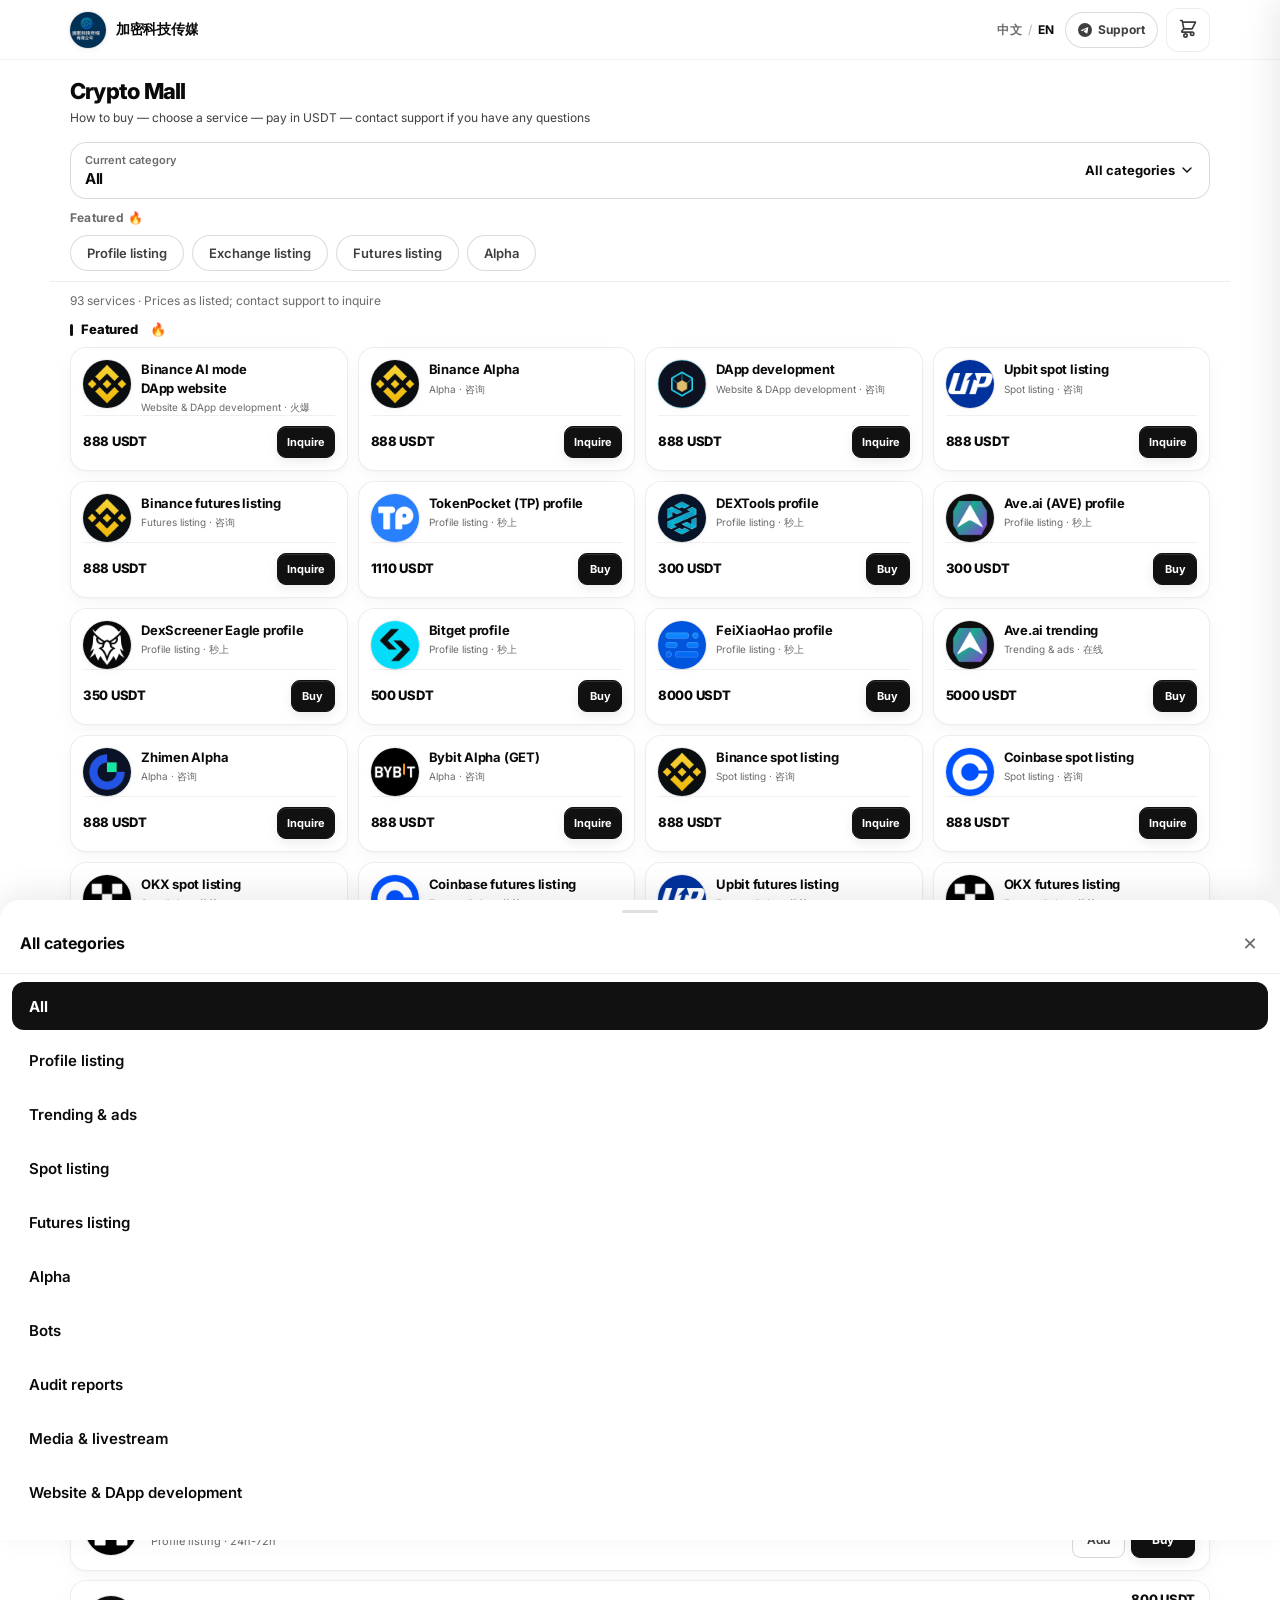
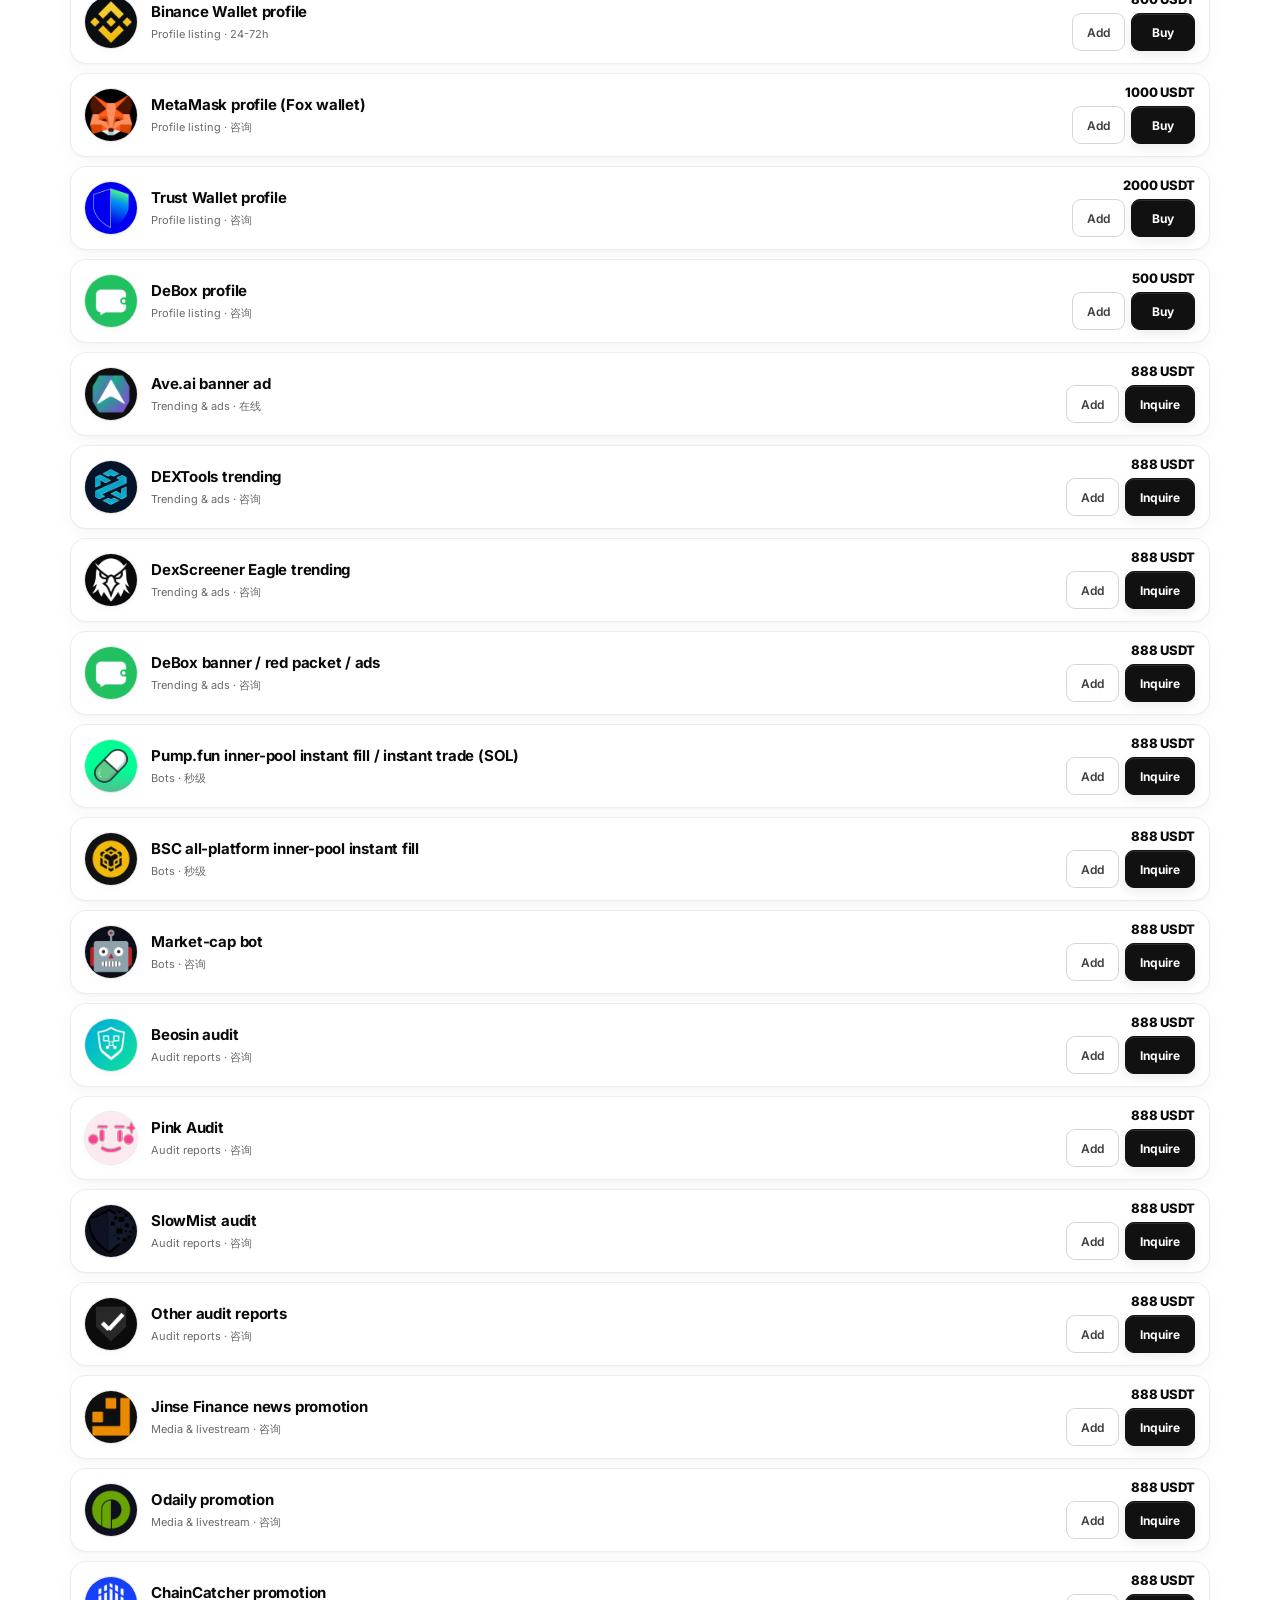
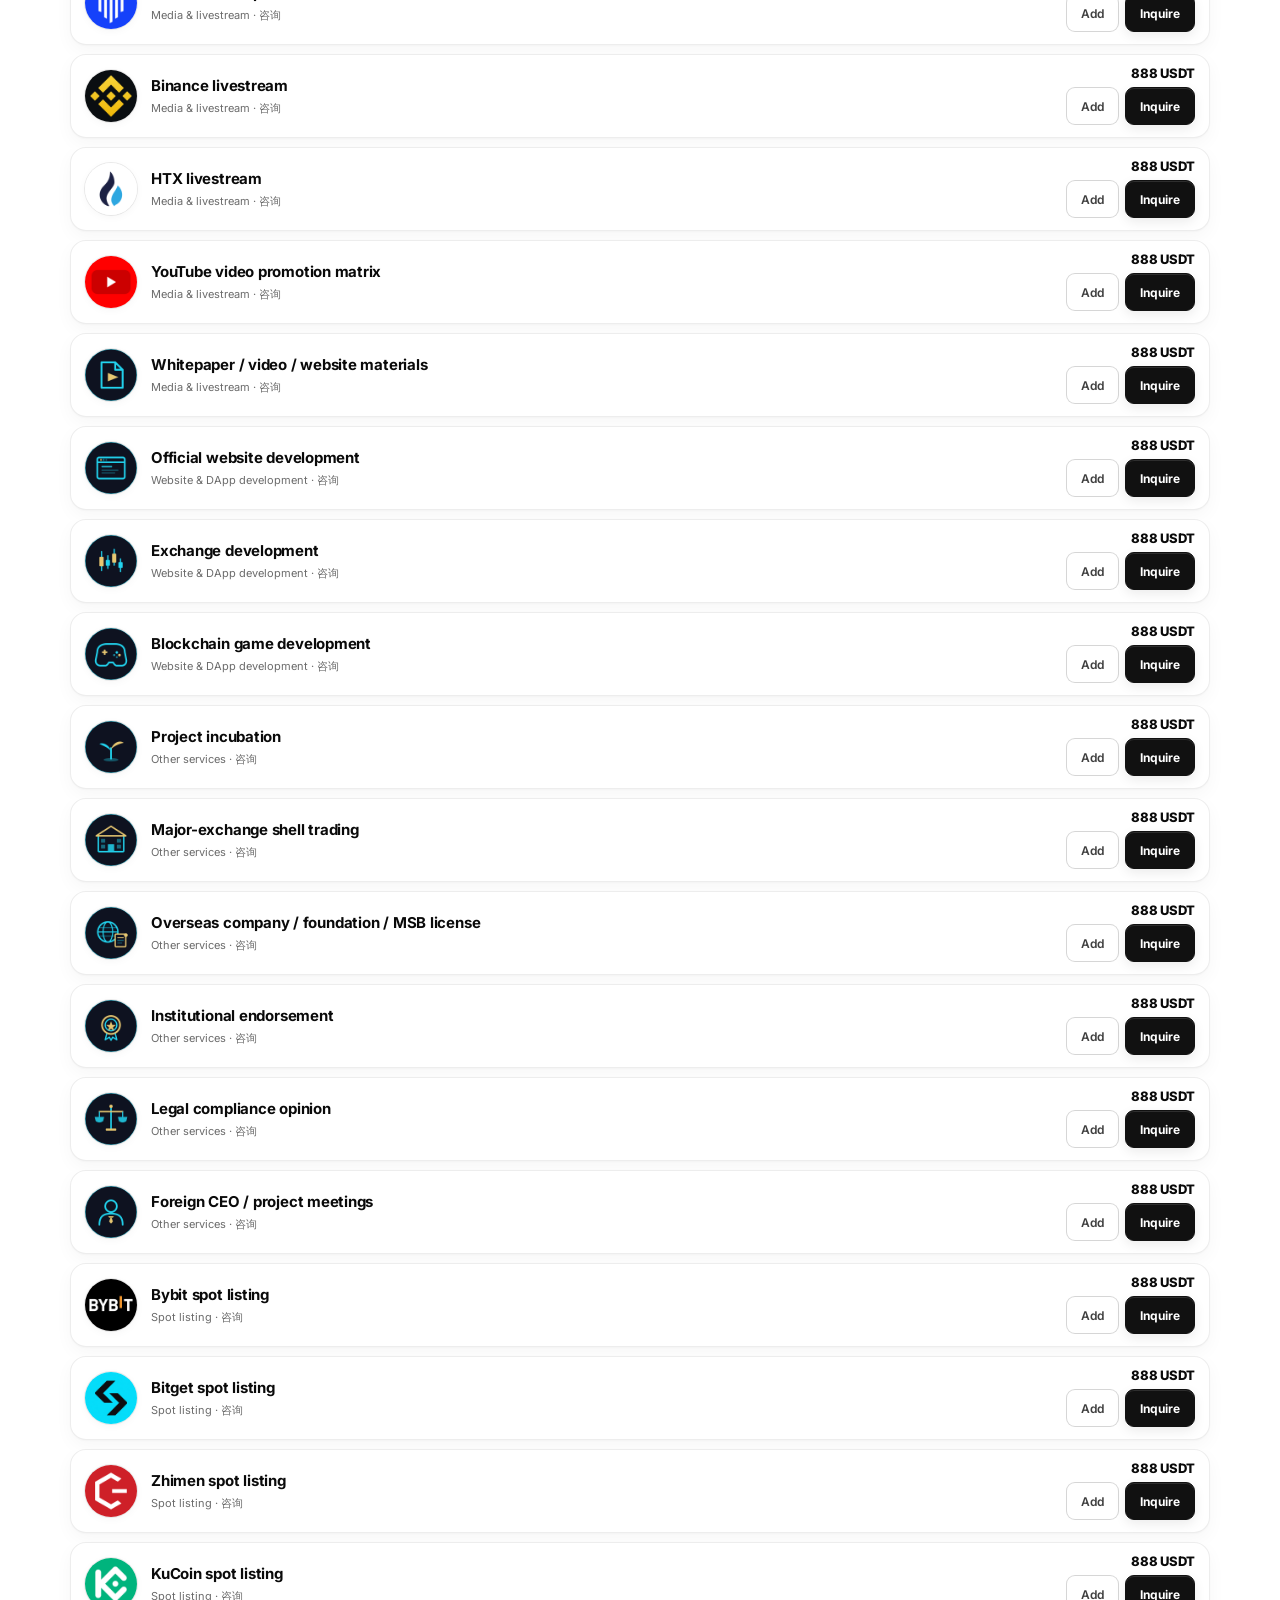
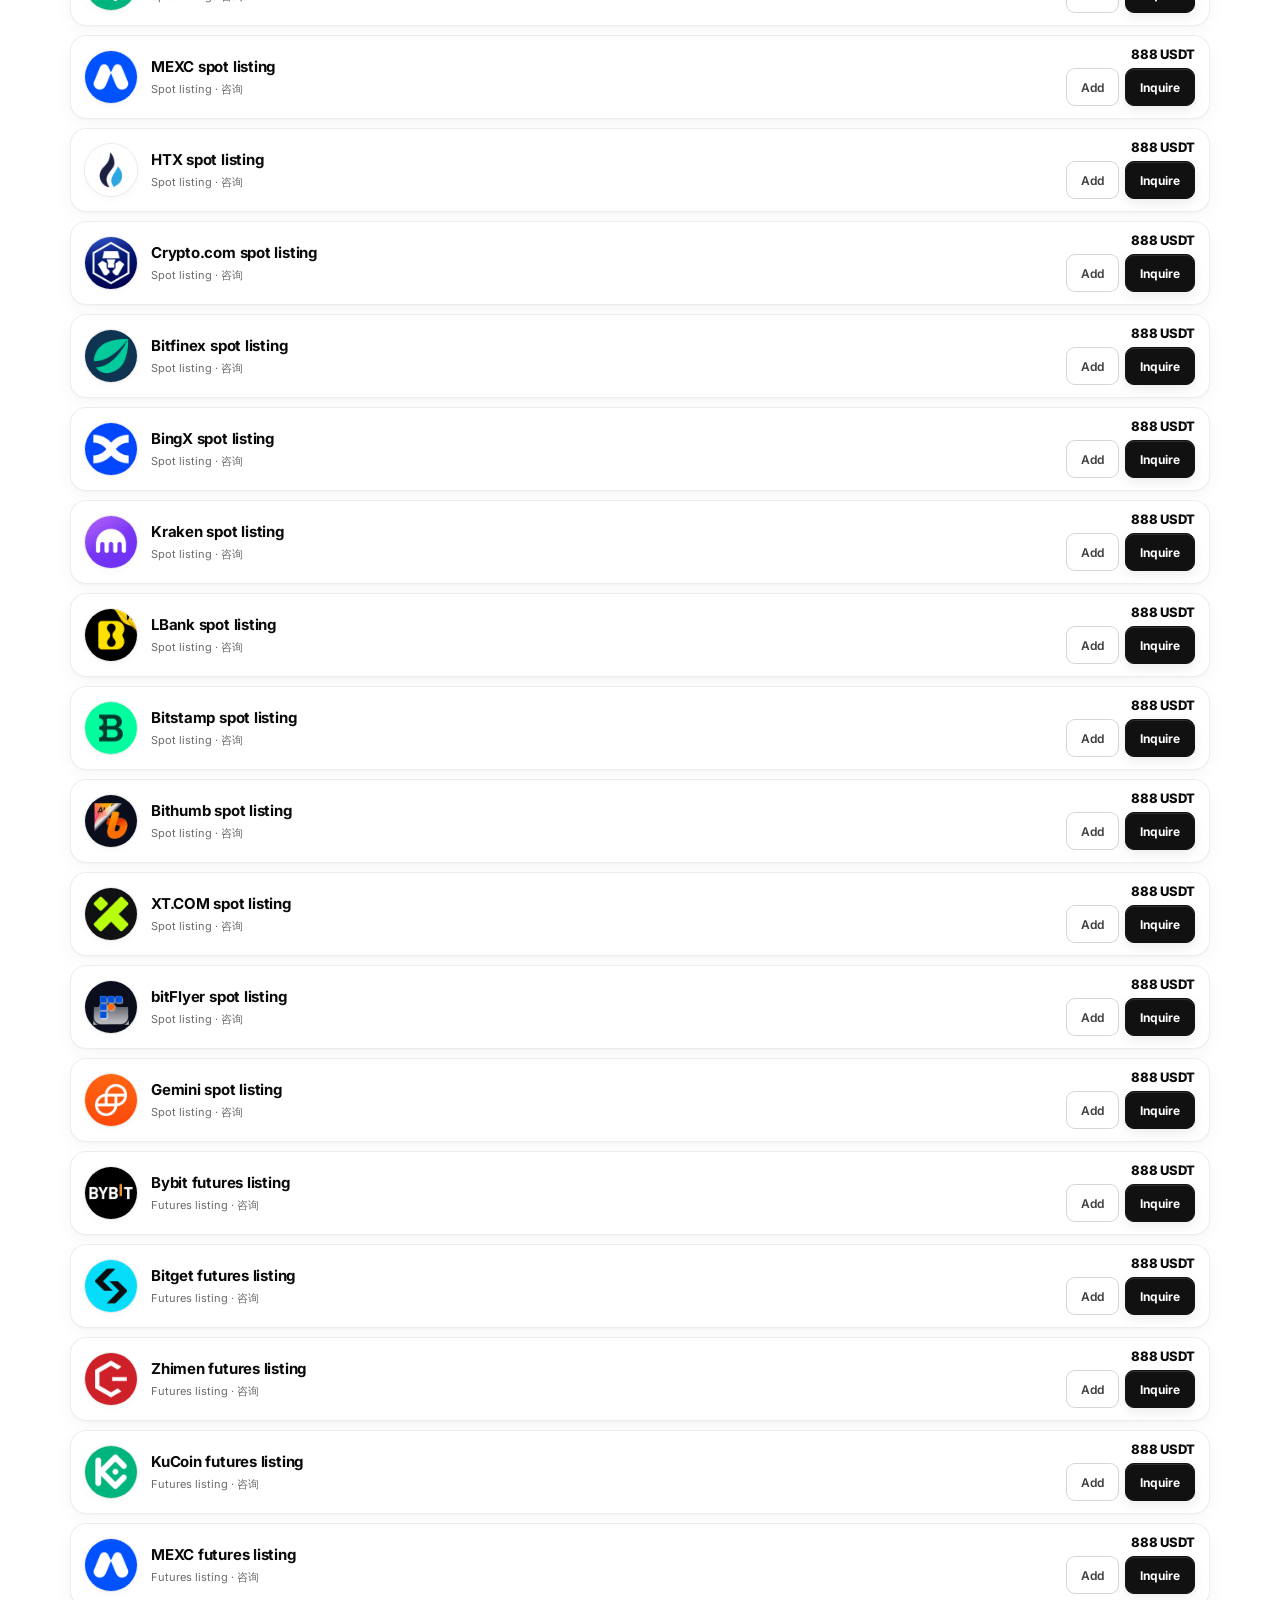
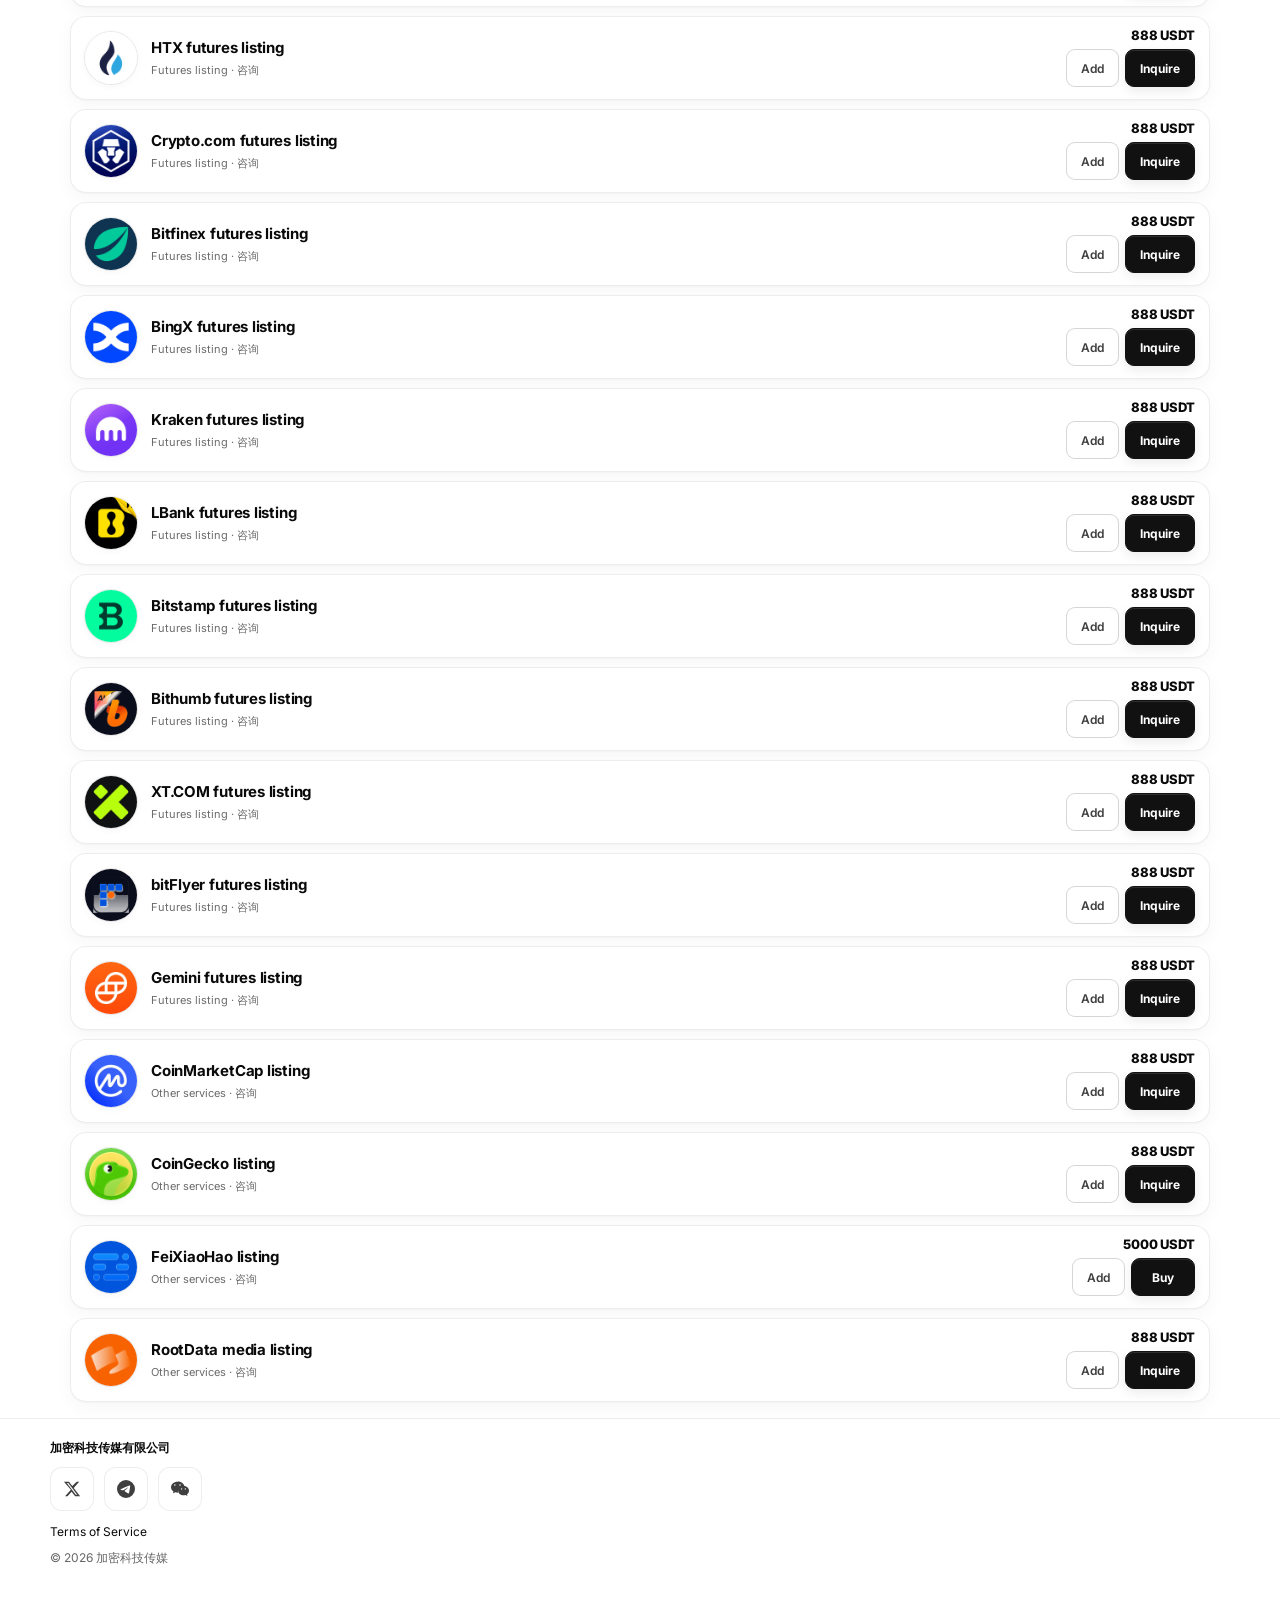
==== index.html @ ab86dff8 "Deploy crypto mall site" ====
<!DOCTYPE html>
<html lang="zh-CN">
<head>
  <script>document.documentElement.setAttribute('data-region-pending','1');</script>
  <style>html[data-region-pending] body{visibility:hidden!important}</style>
  <script src="assets/region-gate.js?v=20261107v57"></script>
  <script src="assets/theme.js?v=20261107v57"></script>
  <script src="assets/i18n.js?v=20261107v57"></script>

  <meta charset="UTF-8" />
  <meta http-equiv="Cache-Control" content="no-cache, no-store, must-revalidate" />
  <meta name="viewport" content="width=device-width, initial-scale=1, viewport-fit=cover" />
  <meta name="theme-color" content="#ffffff" />
  <meta name="description" content="加密货币商城 · 加密科技传媒：头像信息收录、热搜和广告、交易所上现货、上合约、Alpha、审计、宣发、开发、其他业务。USDT 定价 / 询价，付款验证或联系人工客服。" />
  <title data-i18n="title.index">加密货币商城 · 加密科技传媒</title>
  <link rel="preconnect" href="https://fonts.googleapis.com" />
  <link rel="preconnect" href="https://fonts.gstatic.com" crossorigin />
  <link href="https://fonts.googleapis.com/css2?family=Inter:wght@400;500;600;700;800&display=swap" rel="stylesheet" />
  <link rel="stylesheet" href="assets/app.css?v=20261107v57" />
</head>
<body>
  <header class="site-header">
    <div class="wrap wrap-wide inner">
      <a href="index.html" class="brand-link">
        <img src="assets/logo.jpg" alt="加密科技传媒" class="brand-logo brand-logo-company" />
        <div class="min-w-0">
          <div class="brand-title">加密科技传媒</div>
        </div>
      </a>
      <div class="header-actions">
        <button type="button" class="lang-switch" id="btn-lang" aria-label="语言">
          <span data-lang-mark="zh">中文</span><span class="lang-switch-sep" aria-hidden="true">/</span><span data-lang-mark="en">EN</span>
        </button>
        <a href="https://t.me/AJSAASJ" target="_blank" rel="noopener noreferrer" class="btn-support" data-i18n-title="nav.support_title" title="Telegram 人工客服">
          <svg viewBox="0 0 24 24" fill="currentColor" aria-hidden="true"><path d="M11.944 0A12 12 0 0 0 0 12a12 12 0 0 0 12 12 12 12 0 0 0 12-12A12 12 0 0 0 12 0a12 12 0 0 0-.056 0zm4.962 7.224c.1-.002.321.023.465.14a.506.506 0 0 1 .171.325c.016.093.036.306.02.472-.18 1.898-.962 6.502-1.36 8.627-.168.9-.499 1.201-.82 1.23-.696.065-1.225-.46-1.9-.902-1.056-.693-1.653-1.124-2.678-1.8-1.185-.78-.417-1.21.258-1.91.177-.184 3.247-2.977 3.307-3.23.007-.032.014-.15-.056-.212s-.174-.041-.249-.024c-.106.024-1.793 1.14-5.061 3.345-.48.33-.913.49-1.302.48-.428-.008-1.252-.241-1.865-.44-.752-.245-1.349-.374-1.297-.789.027-.216.325-.437.893-.663 3.498-1.524 5.83-2.529 6.998-3.014 3.332-1.386 4.025-1.627 4.476-1.635z"/></svg>
          <span class="support-label" data-i18n="nav.support">人工客服</span>
        </a>
        <button id="btn-cart" type="button" class="btn-icon" data-i18n-aria="nav.cart" aria-label="购物车">
          <svg width="20" height="20" fill="none" stroke="currentColor" viewBox="0 0 24 24" aria-hidden="true"><path stroke-linecap="round" stroke-linejoin="round" stroke-width="2" d="M3 3h2l.4 2M7 13h10l4-8H5.4M7 13L5.4 5M7 13l-2.3 2.7c-.4.5 0 1.3.7 1.3H17m0 0a2 2 0 100 4 2 2 0 000-4zm-8 2a2 2 0 100 4 2 2 0 000-4z"/></svg>
          <span id="cart-badge" class="badge hidden">0</span>
        </button>
      </div>
    </div>
  </header>

  <main class="wrap wrap-wide page-main">
    <div class="hero">
      <div class="min-w-0">
        <h1 data-i18n="hero.title">加密货币商城</h1>
        <p data-i18n="hero.tagline">购买流程 - 选择业务 - 付USDT - 有任何问题直接联系人工客服</p>
      </div>
    </div>

    <div class="tabs-bar">
      <div class="tabs-fade">
        <div id="category-tabs" class="tabs-scroll" role="tablist" data-i18n-aria="cat.tabs" aria-label="业务分类"></div>
      </div>
      <button type="button" id="category-trigger" class="cat-trigger" aria-haspopup="dialog" aria-expanded="false" aria-controls="category-sheet">
        <span class="cat-trigger-copy">
          <span class="cat-trigger-kicker" data-i18n="cat.current">当前分类</span>
          <span id="category-current" class="cat-trigger-name">全部</span>
        </span>
        <span class="cat-trigger-action"><span data-i18n="cat.all">全部分类</span>
          <svg viewBox="0 0 24 24" fill="none" stroke="currentColor" stroke-width="2" aria-hidden="true"><path stroke-linecap="round" stroke-linejoin="round" d="M6 9l6 6 6-6"/></svg>
        </span>
      </button>
      <div class="hot-cats">
        <div class="hot-cats-label" data-i18n="hot.label">热门</div>
        <div id="hot-cats-list" class="hot-cats-list" role="navigation" data-i18n-aria="hot.nav" aria-label="热门分类"></div>
      </div>
    </div>

    <div class="meta-row">
      <span id="meta-label"><span class="sk-line w40" style="display:inline-block;width:120px;height:10px;vertical-align:middle;border-radius:6px;background:rgba(0,0,0,0.06)"></span></span>
    </div>

    <div id="product-grid" class="product-list">
      <div class="skeleton-wrap" aria-hidden="true">
        <div class="skeleton-hot">
          <div class="skeleton-tile"></div>
          <div class="skeleton-tile"></div>
          <div class="skeleton-tile"></div>
          <div class="skeleton-tile"></div>
        </div>
        <div class="skeleton-row"><div class="sk-circle"></div><div class="sk-lines"><div class="sk-line w80"></div><div class="sk-line w40"></div></div><div class="sk-btns"><div class="sk-btn"></div><div class="sk-btn"></div></div></div>
        <div class="skeleton-row"><div class="sk-circle"></div><div class="sk-lines"><div class="sk-line w60"></div><div class="sk-line w40"></div></div><div class="sk-btns"><div class="sk-btn"></div><div class="sk-btn"></div></div></div>
        <div class="skeleton-row"><div class="sk-circle"></div><div class="sk-lines"><div class="sk-line w80"></div><div class="sk-line w40"></div></div><div class="sk-btns"><div class="sk-btn"></div><div class="sk-btn"></div></div></div>
      </div>
    </div>
    <p id="empty-hint" class="empty-state hidden" data-i18n="empty.cat">该分类暂无服务</p>
  </main>

  <footer class="site-footer">
    <div class="wrap wrap-wide inner">
      <div class="footer-brand">加密科技传媒有限公司</div>
      <div class="socials" data-i18n-aria="nav.contacts" aria-label="联系方式">
        <a href="https://x.com/jmkjlin" target="_blank" rel="noopener noreferrer" class="social" title="X @jmkjlin" aria-label="X">
          <svg viewBox="0 0 24 24" fill="currentColor" aria-hidden="true"><path d="M18.244 2.25h3.308l-7.227 8.26 8.502 11.24H16.17l-4.714-6.231-5.401 6.231H2.744l7.727-8.849L1.254 2.25H8.08l4.259 5.672L18.244 2.25zm-1.161 17.52h1.833L7.084 4.126H5.117L17.083 19.77z"/></svg>
        </a>
        <a href="https://t.me/JMKJCM" target="_blank" rel="noopener noreferrer" class="social" title="Telegram @JMKJCM" aria-label="Telegram">
          <svg viewBox="0 0 24 24" fill="currentColor" aria-hidden="true"><path d="M11.944 0A12 12 0 0 0 0 12a12 12 0 0 0 12 12 12 12 0 0 0 12-12A12 12 0 0 0 12 0a12 12 0 0 0-.056 0zm4.962 7.224c.1-.002.321.023.465.14a.506.506 0 0 1 .171.325c.016.093.036.306.02.472-.18 1.898-.962 6.502-1.36 8.627-.168.9-.499 1.201-.82 1.23-.696.065-1.225-.46-1.9-.902-1.056-.693-1.653-1.124-2.678-1.8-1.185-.78-.417-1.21.258-1.91.177-.184 3.247-2.977 3.307-3.23.007-.032.014-.15-.056-.212s-.174-.041-.249-.024c-.106.024-1.793 1.14-5.061 3.345-.48.33-.913.49-1.302.48-.428-.008-1.252-.241-1.865-.44-.752-.245-1.349-.374-1.297-.789.027-.216.325-.437.893-.663 3.498-1.524 5.83-2.529 6.998-3.014 3.332-1.386 4.025-1.627 4.476-1.635z"/></svg>
        </a>
        <button type="button" id="btn-footer-wechat" class="social" data-i18n-title="wx.footer_title" data-i18n-aria="wx.aria" title="微信 The666TH（点击复制）" aria-label="微信">
          <svg viewBox="0 0 24 24" fill="currentColor" aria-hidden="true"><path d="M8.691 2.188C3.891 2.188 0 5.476 0 9.53c0 2.212 1.17 4.203 3.002 5.55a.59.59 0 0 1 .213.665l-.39 1.48c-.019.07-.048.141-.048.213 0 .163.13.295.29.295a.326.326 0 0 0 .167-.054l1.903-1.114a.864.864 0 0 1 .717-.098 10.16 10.16 0 0 0 2.837.403c.276 0 .543-.027.811-.05-.857-2.578.157-4.934 1.942-6.515 1.827-1.618 4.37-2.225 6.652-1.732-.857-3.766-4.447-6.595-8.505-6.595zm-3.57 5.622a1.042 1.042 0 0 1 0-2.083 1.042 1.042 0 0 1 0 2.083zm6.978 0a1.042 1.042 0 1 1 0-2.083 1.042 1.042 0 0 1 0 2.083zM24 14.3c0-3.405-3.272-6.168-7.288-6.168-4.017 0-7.29 2.763-7.29 6.168s3.273 6.168 7.29 6.168a8.69 8.69 0 0 0 2.446-.352.74.74 0 0 1 .613.083l1.632.955a.28.28 0 0 0 .143.046c.138 0 .25-.112.25-.25 0-.06-.025-.12-.041-.18l-.334-1.27a.506.506 0 0 1 .182-.57C22.994 17.9 24 16.23 24 14.3zm-9.943-1.486a.893.893 0 1 1 0-1.786.893.893 0 0 1 0 1.786zm5.041 0a.893.893 0 1 1 0-1.786.893.893 0 0 1 0 1.786z"/></svg>
        </button>
      </div>
      <p style="margin:0 0 8px"><a href="terms.html" data-i18n="nav.terms">服务条款</a></p>
      <p style="margin:0;color:#666666">© <span id="year"></span> 加密科技传媒</p>
    </div>
  </footer>

  <div id="cart-overlay" class="overlay"></div>
  <aside id="cart-drawer" class="drawer" data-i18n-aria="cart.title" aria-label="购物车">
    <div class="drawer-head">
      <span data-i18n="cart.title">购物车</span>
      <button id="btn-close-cart" type="button" class="drawer-close" data-i18n-aria="nav.close" aria-label="关闭">✕</button>
    </div>
    <div id="cart-items" class="drawer-body"></div>
    <div class="drawer-foot">
      <div style="display:flex;justify-content:space-between;font-size:13px">
        <span style="color:var(--text-muted)" data-i18n="cart.total">合计</span>
        <span id="cart-total" class="price" style="font-size:16px">0 USDT</span>
      </div>
      <button id="btn-checkout" type="button" class="btn btn-primary" style="width:100%;border-radius:12px;min-height:48px;font-size:15px" data-i18n="cart.checkout">去付款</button>
      <button id="btn-clear-cart" type="button" style="font-size:12px;color:var(--text-muted);padding:6px" data-i18n="cart.clear">清空</button>
    </div>
  </aside>

  <div id="category-overlay" class="cat-sheet-overlay"></div>
  <div id="category-sheet" class="cat-sheet" role="dialog" aria-modal="true" aria-labelledby="category-sheet-title" aria-hidden="true">
    <div class="cat-sheet-panel">
      <div class="cat-sheet-handle" aria-hidden="true"></div>
      <div class="cat-sheet-head">
        <h2 id="category-sheet-title" data-i18n="cat.all">全部分类</h2>
        <button type="button" id="category-sheet-close" class="drawer-close" data-i18n-aria="nav.close" aria-label="关闭">✕</button>
      </div>
      <div id="category-sheet-list" class="cat-sheet-list" role="listbox" data-i18n-aria="cat.pick" aria-label="选择业务分类"></div>
    </div>
  </div>

  <div id="toast-root"></div>

  <script src="assets/verify.js?v=20261107v57"></script>
  <script>
  function tr(key, vars) {
    return (window.CryptoMallI18n && CryptoMallI18n.t) ? CryptoMallI18n.t(key, vars) : (typeof vars === 'string' ? vars : key);
  }
  function pn(item) {
    if (!item) return '';
    return tr('prod.' + item.id, item.name || item.id);
  }
  const CART_KEY = 'crypto_mall_cart_v3';
  const CONTACT_TG = 'https://t.me/AJSAASJ';
  let CATALOG = { categories: [], products: [] };
  let cart = loadCart();
  let activeCategory = 'all';

  function loadCart() {
    try { return JSON.parse(localStorage.getItem(CART_KEY) || '[]'); } catch { return []; }
  }
  function saveCart() {
    localStorage.setItem(CART_KEY, JSON.stringify(cart));
    updateCartUI();
  }
  function toast(msg) {
    const el = document.createElement('div');
    el.className = 'toast';
    el.textContent = msg;
    document.getElementById('toast-root').appendChild(el);
    setTimeout(() => el.remove(), 2600);
  }
  async function copyText(t, okMsg) {
    try { await navigator.clipboard.writeText(t); toast(okMsg || tr('toast.copied')); }
    catch {
      const ta = document.createElement('textarea'); ta.value = t; document.body.appendChild(ta); ta.select();
      document.execCommand('copy'); ta.remove(); toast(okMsg || tr('toast.copied'));
    }
  }
  function escapeHtml(s) {
    return String(s).replace(/[&<>"']/g, c => ({'&':'&amp;','<':'&lt;','>':'&gt;','"':'&quot;',"'":'&#39;'}[c]));
  }
  function catName(id) {
    if (!id) return '';
    if (id === 'all') return tr('cat.all_items');
    const c = CATALOG.categories.find(x => x.id === id);
    return tr('cat.' + id, c ? c.name : id);
  }

  function isContactPrice(p) {
    if (!p) return false;
    if (p.contact_for_price === true || p.order_type === 'contact') return true;
    const v = p.price_usdt;
    return v === null || v === undefined || v === '?' || v === '';
  }
  function unitPrice(p) {
    if (isContactPrice(p)) return null;
    const n = Number(p.price_usdt);
    return Number.isFinite(n) ? n : null;
  }
  function formatPrice(p) {
    if (isContactPrice(p) || unitPrice(p) === null) return '888 USDT';
    return unitPrice(p) + ' USDT';
  }
  function formatPriceRaw(price, contact) {
    if (contact || price === null || price === undefined || price === '?' || price === '') return '888 USDT';
    const n = Number(price);
    if (!Number.isFinite(n)) return '888 USDT';
    return n + ' USDT';
  }

  function goPay(items) {
    if (!items.length) { toast(tr('toast.select')); return; }
    const mapped = items.map(i => {
      const contact = !!(i.contact_for_price || i.price_usdt === null || i.price_usdt === '?' || i.price_usdt === undefined || i.price_usdt === '');
      return {
        id: i.id,
        name: i.name,
        qty: i.qty || 1,
        price_usdt: contact ? null : Number(i.price_usdt),
        contact_for_price: contact,
        logo: i.logo || '',
        category: i.category || ''
      };
    });
    const hasContact = mapped.some(i => i.contact_for_price);
    const numericTotal = mapped.reduce((s, i) => {
      if (i.contact_for_price) return s;
      return s + (Number(i.price_usdt) || 0) * (i.qty || 1);
    }, 0);
    const order = {
      orderId: CryptoMallPay.makeOrderId(),
      createdAt: Date.now(),
      items: mapped,
      amountUsdt: hasContact && numericTotal === 0 ? null : numericTotal,
      contactForPrice: hasContact,
      amountDisplay: (hasContact && numericTotal === 0) ? '888 USDT' : (hasContact ? (numericTotal + ' + 888 USDT') : (numericTotal + ' USDT')),
    };
    CryptoMallPay.savePending(order);
    if (hasContact && numericTotal === 0) {
      const ids = mapped.map(i => i.id).filter(Boolean).join(',');
      location.href = 'inquire.html?order=' + encodeURIComponent(order.orderId) + (ids ? '&id=' + encodeURIComponent(ids) : '');
      return;
    }
    if (hasContact && numericTotal > 0) {
      const priced = mapped.filter(i => !i.contact_for_price);
      const payOrder = Object.assign({}, order, {
        items: priced,
        contactForPrice: false,
        amountUsdt: numericTotal,
        amountDisplay: numericTotal + ' USDT'
      });
      CryptoMallPay.savePending(payOrder);
      location.href = 'pay.html?order=' + encodeURIComponent(payOrder.orderId);
      return;
    }
    location.href = 'pay.html?order=' + encodeURIComponent(order.orderId);
  }

  function buyOne(id) {
    const p = CATALOG.products.find(x => x.id === id);
    if (!p) return;
    goPay([{
      id: p.id,
      name: p.name,
      qty: 1,
      logo: p.logo,
      price_usdt: isContactPrice(p) ? null : unitPrice(p),
      contact_for_price: isContactPrice(p),
      category: p.category || ''
    }]);
  }

  function addToCart(id) {
    const p = CATALOG.products.find(x => x.id === id);
    if (!p) return;
    if (isContactPrice(p)) {
      toast(tr('toast.need_inquire'));
      return;
    }
    const price = unitPrice(p);
    const exist = cart.find(x => x.id === id);
    if (exist) exist.qty += 1;
    else cart.push({ id: p.id, name: p.name, price_usdt: price, contact_for_price: false, logo: p.logo, qty: 1 });
    saveCart();
    toast(tr('toast.added'));
  }

  const HOT_CATS = [
    { id: 'avatar', name: '头像信息收录' },
    { id: 'listing_spot', name: '交易所上线' },
    { id: 'listing_spot_futures', name: '上合约' },
    { id: 'alpha', name: 'Alpha' }
  ];
  function categoryList() {
    const cats = [...CATALOG.categories].sort((a,b)=>a.order-b.order).map(c => ({
      id: c.id,
      name: tr('cat.' + c.id, c.name)
    }));
    return [{ id: 'all', name: tr('cat.all_items') }, ...cats];
  }
  function currentCategoryName() {
    const hot = HOT_CATS.find(x => x.id === activeCategory);
    if (hot) return tr('hotcat.' + hot.id, hot.name);
    const hit = categoryList().find(x => x.id === activeCategory);
    return hit ? hit.name : tr('cat.all_items');
  }
  function renderTabs() {
    const tabs = categoryList();
    document.getElementById('category-tabs').innerHTML = tabs.map(t => `
      <button type="button" data-cat="${t.id}" role="tab" aria-selected="${activeCategory===t.id}"
        class="pill${activeCategory===t.id?' active':''}">${escapeHtml(t.name)}</button>`).join('');
    const cur = document.getElementById('category-current');
    if (cur) cur.textContent = currentCategoryName();
    const list = document.getElementById('category-sheet-list');
    if (list) {
      list.innerHTML = tabs.map(t => `
        <button type="button" role="option" data-cat-pick="${t.id}" aria-selected="${activeCategory===t.id}"
          class="cat-sheet-item${activeCategory===t.id?' active':''}">${escapeHtml(t.name)}</button>`).join('');
    }
    const hotList = document.getElementById('hot-cats-list');
    if (hotList) {
      hotList.innerHTML = HOT_CATS.map(c => `
        <button type="button" data-hot-cat="${c.id}" class="hot-cat${activeCategory===c.id?' active':''}">${escapeHtml(tr('hotcat.' + c.id, c.name))}</button>
      `).join('');
    }
  }
  function openCategorySheet() {
    document.getElementById('category-overlay').classList.add('open');
    const sheet = document.getElementById('category-sheet');
    sheet.classList.add('open');
    sheet.setAttribute('aria-hidden', 'false');
    document.getElementById('category-trigger').setAttribute('aria-expanded', 'true');
    document.body.classList.add('cat-sheet-open');
  }
  function closeCategorySheet() {
    document.getElementById('category-overlay').classList.remove('open');
    const sheet = document.getElementById('category-sheet');
    sheet.classList.remove('open');
    sheet.setAttribute('aria-hidden', 'true');
    document.getElementById('category-trigger').setAttribute('aria-expanded', 'false');
    document.body.classList.remove('cat-sheet-open');
  }

  function productRowHtml(p, compact) {
    const priceLabel = formatPrice(p);
    const buyLabel = isContactPrice(p) ? tr('btn.inquire') : tr('btn.buy');
    if (compact) {
      return `
      <article class="hot-card">
        <div class="hot-card-top">
          <span class="logo-circle">
            <img src="${escapeHtml(p.logo || 'assets/logo.jpg')}" alt="" loading="eager" decoding="async" fetchpriority="high" onerror="this.src='assets/logo.jpg'" />
          </span>
          <div class="hot-card-info">
            <div class="row-name">
              <span class="name">${escapeHtml(pn(p))}</span>
            </div>
            <div class="row-meta">${escapeHtml(catName(p.category))}${p.speed ? ' · ' + escapeHtml(p.speed) : ''}</div>
          </div>
        </div>
        <div class="hot-card-bottom">
          <div class="price">${priceLabel}</div>
          <div class="action-btns">
            <button type="button" data-buy="${p.id}" class="btn btn-primary btn-xs btn-buy" aria-label="${buyLabel}">${buyLabel}</button>
          </div>
        </div>
      </article>`;
    }
    return `
      <article class="product-row">
        <span class="logo-circle">
          <img src="${escapeHtml(p.logo || 'assets/logo.jpg')}" alt="" loading="eager" decoding="async" fetchpriority="high" onerror="this.src='assets/logo.jpg'" />
        </span>
        <div class="row-main">
          <div class="row-name">
            <span class="name">${escapeHtml(pn(p))}</span>
            ${p.hot ? '<span class="hot-tag">' + escapeHtml(tr('tag.hot')) + '</span>' : ''}
          </div>
          <div class="row-meta">${escapeHtml(catName(p.category))}${p.speed ? ' · ' + escapeHtml(p.speed) : ''}</div>
        </div>
        <div class="row-actions">
          <div class="price">${priceLabel}</div>
          <div class="action-btns">
            <button type="button" data-cart="${p.id}" class="btn btn-ghost btn-xs btn-add" aria-label="${escapeHtml(tr('btn.add_aria'))}">${escapeHtml(tr('btn.add'))}</button>
            <button type="button" data-buy="${p.id}" class="btn btn-primary btn-xs btn-buy" aria-label="${buyLabel}">${buyLabel}</button>
          </div>
        </div>
      </article>`;
  }

  function updateMeta(visibleCount) {
    const meta = document.getElementById('meta-label');
    if (!meta) return;
    const suffix = tr('meta.suffix');
    if (activeCategory === 'all') {
      meta.innerHTML = escapeHtml(tr('meta.all', { n: CATALOG.products.length, suffix })).replace(String(CATALOG.products.length), `<span id="product-count">${CATALOG.products.length}</span>`);
      return;
    }
    const label = tr('meta.cat', { name: currentCategoryName(), n: visibleCount, suffix });
    meta.innerHTML = escapeHtml(label).replace(String(visibleCount), `<span id="product-count">${visibleCount}</span>`);
  }
  function categoryCloseHtml(count) {
    if (count >= 6) return '';
    return `<div class="cat-close">
      <p>${escapeHtml(tr('close.note', { n: count }))}</p>
      <a href="${CONTACT_TG}" target="_blank" rel="noopener noreferrer" class="btn btn-ghost btn-xs">${escapeHtml(tr('close.cta'))}</a>
    </div>`;
  }
  function renderProducts() {
    const grid = document.getElementById('product-grid');
    const all = CATALOG.products;
    if (activeCategory === 'all') {
      const hot = all.filter(p => p.hot);
      const rest = all.filter(p => !p.hot);
      document.getElementById('empty-hint').classList.toggle('hidden', all.length > 0);
      const hotBlock = hot.length ? `
        <section class="hot-section" aria-label="${escapeHtml(tr('section.hot'))}">
          <div class="section-title">${escapeHtml(tr('section.hot'))}</div>
          <div class="hot-grid">${hot.map(p => productRowHtml(p, true)).join('')}</div>
        </section>` : '';
      const restBlock = rest.length ? `
        <section class="rest-section" aria-label="${escapeHtml(tr('section.all'))}">
          <div class="section-title section-title-muted">${escapeHtml(tr('section.more'))}</div>
          <div class="product-list">${rest.map(p => productRowHtml(p, false)).join('')}</div>
        </section>` : '';
      grid.className = 'catalog-view';
      grid.innerHTML = hotBlock + restBlock;
      document.body.classList.remove('page-short');
      updateMeta(all.length);
      return;
    }
    const list = all.filter(p => p.category === activeCategory);
    document.getElementById('empty-hint').classList.toggle('hidden', list.length > 0);
    grid.className = 'product-list';
    grid.innerHTML = list.map(p => productRowHtml(p, false)).join('') + categoryCloseHtml(list.length);
    document.body.classList.toggle('page-short', list.length < 6);
    updateMeta(list.length);
  }

  function updateCartUI() {
    const badge = document.getElementById('cart-badge');
    const count = cart.reduce((s,i)=>s+i.qty,0);
    if (count > 0) { badge.textContent = count > 99 ? '99+' : String(count); badge.classList.remove('hidden'); }
    else badge.classList.add('hidden');
    const wrap = document.getElementById('cart-items');
    if (!cart.length) {
      wrap.innerHTML = '<div class="empty-state" style="padding:48px 12px">' + tr('empty.cart') + '<br><span style="font-size:12px;opacity:.7">' + tr('empty.cart_hint') + '</span></div>';
    } else {
      wrap.innerHTML = cart.map(i => `
        <div class="cart-item">
          <span class="logo-circle" style="width:40px;height:40px"><img src="${escapeHtml(i.logo||'assets/logo.jpg')}" onerror="this.src='assets/logo.jpg'" /></span>
          <div style="flex:1;min-width:0">
            <div style="font-weight:600;font-size:13px;white-space:nowrap;overflow:hidden;text-overflow:ellipsis">${escapeHtml(pn(i))}</div>
            <div style="font-size:12px;color:var(--price);margin-top:2px">${formatPriceRaw(i.price_usdt, i.contact_for_price)} × ${i.qty}</div>
          </div>
          <div class="qty-ctrl">
            <button type="button" data-qty="${i.id}" data-d="-1" class="qty-btn" aria-label="${escapeHtml(tr('cart.minus'))}">−</button>
            <span style="width:20px;text-align:center;font-size:13px">${i.qty}</span>
            <button type="button" data-qty="${i.id}" data-d="1" class="qty-btn" aria-label="${escapeHtml(tr('cart.plus'))}">+</button>
          </div>
        </div>`).join('');
    }
    const sum = cart.reduce((s,i)=>{
      if (i.contact_for_price || i.price_usdt === null || i.price_usdt === undefined) return s;
      return s + (Number(i.price_usdt)||0) * i.qty;
    }, 0);
    const hasQ = cart.some(i => i.contact_for_price || i.price_usdt === null || i.price_usdt === undefined);
    let totalLabel;
    if (!cart.length) totalLabel = '0 USDT';
    else if (hasQ && sum === 0) totalLabel = '888 USDT';
    else if (hasQ) totalLabel = sum + ' + 888 USDT';
    else totalLabel = sum + ' USDT';
    document.getElementById('cart-total').textContent = totalLabel;
  }

  function openCart() {
    document.getElementById('cart-drawer').classList.add('open');
    document.getElementById('cart-overlay').classList.add('open');
  }
  function closeCart() {
    document.getElementById('cart-drawer').classList.remove('open');
    document.getElementById('cart-overlay').classList.remove('open');
  }

  async function init() {
    document.getElementById('year').textContent = new Date().getFullYear();
    CATALOG = await (await fetch('products.json?v=20261107v57')).json();
    renderTabs();
    renderProducts();
    updateCartUI();

    document.getElementById('category-tabs').addEventListener('click', e => {
      const btn = e.target.closest('[data-cat]');
      if (!btn) return;
      activeCategory = btn.dataset.cat;
      renderTabs(); renderProducts();
    });
    document.getElementById('category-trigger').addEventListener('click', openCategorySheet);
    document.getElementById('category-overlay').addEventListener('click', closeCategorySheet);
    document.getElementById('category-sheet-close').addEventListener('click', closeCategorySheet);
    document.getElementById('category-sheet-list').addEventListener('click', e => {
      const btn = e.target.closest('[data-cat-pick]');
      if (!btn) return;
      activeCategory = btn.dataset.catPick;
      renderTabs();
      renderProducts();
      closeCategorySheet();
    });
    document.getElementById('hot-cats-list').addEventListener('click', e => {
      const btn = e.target.closest('[data-hot-cat]');
      if (!btn) return;
      activeCategory = btn.dataset.hotCat;
      renderTabs();
      renderProducts();
    });
    document.addEventListener('keydown', e => {
      if (e.key === 'Escape') closeCategorySheet();
    });
    document.getElementById('product-grid').addEventListener('click', e => {
      const buy = e.target.closest('[data-buy]');
      if (buy) { buyOne(buy.dataset.buy); return; }
      const add = e.target.closest('[data-cart]');
      if (add) addToCart(add.dataset.cart);
    });
    document.getElementById('cart-items').addEventListener('click', e => {
      const q = e.target.closest('[data-qty]');
      if (!q) return;
      const item = cart.find(x => x.id === q.dataset.qty);
      if (!item) return;
      item.qty += Number(q.dataset.d);
      if (item.qty <= 0) cart = cart.filter(x => x.id !== item.id);
      saveCart();
    });
    document.getElementById('btn-cart').onclick = openCart;
    document.getElementById('btn-close-cart').onclick = closeCart;
    document.getElementById('cart-overlay').onclick = closeCart;
    document.getElementById('btn-clear-cart').onclick = () => { cart = []; saveCart(); toast(tr('toast.cleared')); };
    document.getElementById('btn-checkout').onclick = () => {
      if (!cart.length) { toast(tr('toast.cart_empty')); return; }
      goPay(cart);
    };
    document.getElementById('btn-footer-wechat').onclick = () => copyText('The666TH', tr('toast.wechat'));
    setupHotCatsCollapse();
  }
  function setupHotCatsCollapse() {
    const bar = document.querySelector('.tabs-bar');
    if (!bar) return;
    const sync = () => {
      const y = window.scrollY || document.documentElement.scrollTop || 0;
      bar.classList.toggle('is-collapsed', y > 8);
    };
    window.addEventListener('scroll', sync, { passive: true });
    sync();
  }
  document.addEventListener('mall-langchange', function () {
    if (CATALOG && CATALOG.products) {
      renderTabs();
      renderProducts();
      updateCartUI();
    }
    if (window.CryptoMallI18n) CryptoMallI18n.apply();
  });
  init().catch(() => toast(tr('toast.catalog_fail')));

  </script>
</body>
</html>
---- assets/app.css ----
/* 加密货币商城 · Luxury White Theme · 20261107v57 */
:root {
  --bg: #ffffff;
  --bg-elevated: #ffffff;
  --card: #ffffff;
  --card-hover: #fafafa;
  --border: rgba(0, 0, 0, 0.07);
  --border-hi: rgba(0, 0, 0, 0.04);
  --border-strong: rgba(0, 0, 0, 0.16);
  --border-gold: rgba(0, 0, 0, 0.12);
  --cyan: #111111;
  --cyan-bright: #000000;
  --cyan-dim: rgba(0, 0, 0, 0.04);
  --cyan-mid: rgba(0, 0, 0, 0.08);
  --mint: #111111;
  --mint-dim: rgba(0, 0, 0, 0.05);
  --gold: #6b6b6b;
  --gold-dim: rgba(0, 0, 0, 0.04);
  --green: #166534;
  --rose: #b91c1c;
  --amber: #92400e;
  --text: #0a0a0a;
  --text-secondary: #3f3f3f;
  --text-muted: #6b6b6b;
  --price: #0a0a0a;
  --radius: 16px;
  --radius-sm: 12px;
  --radius-pill: 999px;
  --shadow: 0 10px 30px rgba(0, 0, 0, 0.05), 0 1px 2px rgba(0, 0, 0, 0.04);
  --shadow-card: 0 1px 0 rgba(255,255,255,0.9) inset, 0 1px 2px rgba(0, 0, 0, 0.03), 0 6px 18px rgba(0, 0, 0, 0.035);
  --shadow-card-hover: 0 1px 0 rgba(255,255,255,0.95) inset, 0 12px 28px rgba(0, 0, 0, 0.07), 0 0 0 1px rgba(0, 0, 0, 0.08);
  --glow: 0 0 0 1px rgba(0, 0, 0, 0.08), 0 10px 24px rgba(0, 0, 0, 0.05);
  --font: Inter, "PingFang SC", "Noto Sans SC", "Microsoft YaHei", system-ui, -apple-system, sans-serif;
  --header-h: 60px;
  --tap: 44px;
  --max-wide: 1120px;
}

*, *::before, *::after { box-sizing: border-box; }

html { -webkit-text-size-adjust: 100%; scroll-behavior: smooth; scroll-padding-top: calc(var(--header-h) + 12px); background: var(--bg); }

body {
  margin: 0;
  min-height: 100dvh;
  display: flex;
  flex-direction: column;
  font-family: var(--font);
  color: var(--text);
  background: var(--bg);
  background-image: none;
  background-attachment: scroll;
  -webkit-font-smoothing: antialiased;
  -moz-osx-font-smoothing: grayscale;
  line-height: 1.5;
  padding-bottom: env(safe-area-inset-bottom, 0px);
  position: relative;
}

/* Subtle paper grain only — no navy grid */
body::before {
  content: "";
  position: fixed;
  inset: 0;
  pointer-events: none;
  z-index: 0;
  opacity: 0.025;
  background-image:
    linear-gradient(rgba(0, 0, 0, 0.04) 1px, transparent 1px),
    linear-gradient(90deg, rgba(0, 0, 0, 0.04) 1px, transparent 1px);
  background-size: 48px 48px;
  mask-image: radial-gradient(ellipse 80% 70% at 50% 20%, #000 15%, transparent 75%);
  -webkit-mask-image: radial-gradient(ellipse 80% 70% at 50% 20%, #000 15%, transparent 75%);
}
body::after {
  content: none;
  display: none;
}

body > * { position: relative; z-index: 1; }

a { color: var(--text); text-decoration: none; }
a:hover { color: #000; text-decoration: underline; text-underline-offset: 2px; }

img { display: block; max-width: 100%; }

button { font-family: inherit; cursor: pointer; border: none; background: none; color: inherit; }
button:disabled { opacity: 0.55; cursor: not-allowed; }

:focus-visible {
  outline: 2px solid rgba(0, 0, 0, 0.45);
  outline-offset: 2px;
}
.btn:focus-visible,
.pill:focus-visible,
.net-btn:focus-visible,
.btn-icon:focus-visible,
.btn-support:focus-visible,
.social:focus-visible,
.qty-btn:focus-visible {
  outline: 2px solid rgba(0, 0, 0, 0.45);
  outline-offset: 2px;
}

code, .mono { font-family: ui-monospace, SFMono-Regular, Menlo, Consolas, monospace; }
.min-w-0 { min-width: 0; }
.shrink-0 { flex-shrink: 0; }

.wrap { width: 100%; max-width: 720px; margin: 0 auto; padding: 0 14px; }
.wrap-wide { max-width: var(--max-wide); }

.glass {
  background: rgba(255, 255, 255, 0.92);
  backdrop-filter: blur(16px);
  -webkit-backdrop-filter: blur(16px);
  border: 1px solid var(--border);
}

.card {
  background: var(--card);
  border: 1px solid var(--border);
  border-radius: var(--radius);
  box-shadow: var(--shadow-card);
}

.card-lift {
  transition: transform .18s ease, border-color .18s ease, box-shadow .18s ease, background .18s ease;
}
.card-lift:hover, .card-lift:active {
  transform: translateY(-1px);
  border-color: rgba(0, 0, 0, 0.14);
  background: var(--card-hover);
  box-shadow: var(--shadow-card-hover);
}

/* Header */
.site-header {
  position: sticky;
  top: 0;
  z-index: 50;
  height: var(--header-h);
  border-bottom: 1px solid rgba(0, 0, 0, 0.06);
  background: rgba(255, 255, 255, 0.86);
  backdrop-filter: blur(22px) saturate(1.1);
  -webkit-backdrop-filter: blur(22px) saturate(1.1);
  box-shadow: 0 1px 0 rgba(255,255,255,0.8) inset;
}
.site-header .inner {
  height: 100%;
  display: flex;
  align-items: center;
  justify-content: space-between;
  gap: 10px;
}
.brand-link {
  display: flex;
  align-items: center;
  gap: 10px;
  min-width: 0;
  color: var(--text);
  text-decoration: none;
}
.brand-link:hover { color: var(--text); text-decoration: none; }
.brand-logo {
  width: 36px;
  height: 36px;
  border-radius: 10px;
  object-fit: cover;
  box-shadow: 0 0 0 1px rgba(0,0,0,0.08), 0 2px 8px rgba(0,0,0,0.06);
  flex-shrink: 0;
}
.brand-logo-company {
  border-radius: 50%;
  object-fit: cover;
  object-position: center 28%;
}
.brand-title {
  font-weight: 700;
  font-size: 14px;
  letter-spacing: -0.01em;
  line-height: 1.2;
  white-space: nowrap;
  overflow: hidden;
  text-overflow: ellipsis;
  color: var(--text);
}
.brand-sub {
  font-size: 11px;
  color: var(--text-muted);
  opacity: 1;
  line-height: 1.2;
}

/* Buttons */
.btn {
  display: inline-flex;
  align-items: center;
  justify-content: center;
  gap: 6px;
  border-radius: var(--radius-sm);
  font-weight: 700;
  font-size: 13px;
  min-height: var(--tap);
  padding: 10px 16px;
  transition: filter .15s ease, transform .12s ease, background .15s ease, border-color .15s ease, box-shadow .15s ease, color .15s ease;
  user-select: none;
  white-space: nowrap;
  -webkit-tap-highlight-color: transparent;
}
.btn:active:not(:disabled) { transform: scale(0.97); }
.btn-primary {
  background: #111111;
  color: #ffffff;
  border: 1px solid #111111;
  box-shadow: 0 1px 2px rgba(0,0,0,0.08);
}
.btn-primary:hover:not(:disabled) {
  background: #000000;
  border-color: #000000;
  color: #ffffff;
  filter: none;
}
.btn-ghost {
  border: 1px solid var(--border-strong);
  color: var(--text-secondary);
  background: #ffffff;
}
.btn-ghost:hover:not(:disabled) {
  color: var(--text);
  border-color: rgba(0, 0, 0, 0.28);
  background: #f7f7f7;
}
.btn-sm {
  min-height: 40px;
  padding: 8px 14px;
  font-size: 12px;
  border-radius: 10px;
}
.btn-xs {
  min-height: 36px;
  min-width: 52px;
  padding: 8px 12px;
  font-size: 12px;
  border-radius: 9px;
  font-weight: 700;
}
.btn-buy {
  min-width: 64px;
  box-shadow: 0 1px 2px rgba(0,0,0,0.06);
}
.btn-add {
  opacity: 1;
  font-weight: 600;
  color: var(--text-secondary);
  border: 1px solid var(--border-strong);
  background: #ffffff;
}
.btn-add:hover:not(:disabled) {
  color: var(--text);
  border-color: rgba(0, 0, 0, 0.3);
  background: #f7f7f7;
}
.btn-icon {
  position: relative;
  width: var(--tap);
  height: var(--tap);
  padding: 0;
  border-radius: 12px;
  border: 1px solid var(--border);
  background: #ffffff;
  color: var(--text-secondary);
}
.btn-icon:hover { color: var(--text); border-color: rgba(0,0,0,0.2); background: #f7f7f7; }

.badge {
  position: absolute;
  top: -5px;
  right: -5px;
  min-width: 18px;
  height: 18px;
  padding: 0 5px;
  border-radius: var(--radius-pill);
  background: #111111;
  color: #ffffff;
  font-size: 10px;
  font-weight: 800;
  display: flex;
  align-items: center;
  justify-content: center;
  line-height: 1;
  box-shadow: 0 0 0 2px #ffffff;
}

/* Category pills */
.tabs-bar {
  position: sticky;
  top: var(--header-h);
  z-index: 40;
  margin: 0 -14px;
  padding: 8px 0 10px;
  background: rgba(255, 255, 255, 0.94);
  backdrop-filter: blur(16px);
  -webkit-backdrop-filter: blur(16px);
  border-bottom: 1px solid var(--border);
}
.tabs-fade { position: relative; }
.tabs-fade::before,
.tabs-fade::after {
  content: "";
  position: absolute;
  top: 0;
  bottom: 4px;
  width: 28px;
  z-index: 2;
  pointer-events: none;
}
.tabs-fade::before {
  left: 0;
  background: linear-gradient(90deg, rgba(255,255,255,0.98), transparent);
}
.tabs-fade::after {
  right: 0;
  background: linear-gradient(270deg, rgba(255,255,255,0.98), transparent);
}
.tabs-scroll {
  display: flex;
  gap: 8px;
  overflow-x: auto;
  scrollbar-width: none;
  -ms-overflow-style: none;
  padding: 2px 18px 4px 14px;
  -webkit-overflow-scrolling: touch;
  scroll-padding-inline: 14px;
}
.tabs-scroll::-webkit-scrollbar { display: none; }
.pill {
  flex-shrink: 0;
  min-height: 36px;
  padding: 8px 15px;
  border-radius: var(--radius-pill);
  font-size: 12px;
  font-weight: 600;
  color: var(--text-secondary);
  border: 1px solid rgba(0, 0, 0, 0.14);
  background: #ffffff;
  transition: all .15s ease;
  white-space: nowrap;
  -webkit-tap-highlight-color: transparent;
}
.pill:hover { color: var(--text); border-color: rgba(0,0,0,0.28); background: #f7f7f7; }
.pill.active {
  color: #ffffff;
  border-color: #111111;
  background: #111111;
  font-weight: 700;
  box-shadow: none;
}

.cat-trigger {
  display: flex;
  width: calc(100% - 28px);
  margin: 0 14px;
  align-items: center;
  justify-content: space-between;
  gap: 12px;
  min-height: 52px;
  padding: 10px 14px;
  border-radius: var(--radius);
  border: 1px solid rgba(0, 0, 0, 0.14);
  background: #ffffff;
  text-align: left;
  -webkit-tap-highlight-color: transparent;
}
.cat-trigger-copy {
  display: flex;
  flex-direction: column;
  gap: 2px;
  min-width: 0;
}
.cat-trigger-kicker {
  font-size: 11px;
  font-weight: 600;
  color: var(--text-muted);
}
.cat-trigger-name {
  font-size: 15px;
  font-weight: 700;
  color: var(--text);
  letter-spacing: -0.02em;
}
.cat-trigger-action {
  flex-shrink: 0;
  display: inline-flex;
  align-items: center;
  gap: 4px;
  font-size: 13px;
  font-weight: 700;
  color: var(--text);
}
.cat-trigger-action svg { width: 16px; height: 16px; }
body.cat-sheet-open { overflow: hidden; }
.cat-sheet-overlay {
  position: fixed;
  inset: 0;
  background: rgba(0,0,0,0.35);
  z-index: 80;
  opacity: 0;
  pointer-events: none;
  transition: opacity .25s ease;
  backdrop-filter: blur(2px);
}
.cat-sheet-overlay.open { opacity: 1; pointer-events: auto; }
.cat-sheet {
  position: fixed;
  left: 0;
  right: 0;
  bottom: 0;
  z-index: 81;
  transform: translateY(100%);
  transition: transform .28s cubic-bezier(.2,.8,.2,1);
  pointer-events: none;
}
.cat-sheet.open {
  transform: translateY(0);
  pointer-events: auto;
}
.cat-sheet-panel {
  background: #ffffff;
  border-radius: 20px 20px 0 0;
  box-shadow: 0 -8px 30px rgba(0,0,0,0.08);
  max-height: min(80vh, 640px);
  display: flex;
  flex-direction: column;
  padding-bottom: env(safe-area-inset-bottom, 0px);
}
.cat-sheet-handle {
  width: 36px;
  height: 4px;
  border-radius: 999px;
  background: rgba(0,0,0,0.12);
  margin: 10px auto 0;
}
.cat-sheet-head {
  display: flex;
  align-items: center;
  justify-content: space-between;
  padding: 8px 8px 8px 20px;
  border-bottom: 1px solid var(--border);
}
.cat-sheet-head h2 {
  margin: 0;
  font-size: 16px;
  font-weight: 700;
  color: var(--text);
}
.cat-sheet-list {
  overflow-y: auto;
  -webkit-overflow-scrolling: touch;
  padding: 8px 12px 16px;
  display: flex;
  flex-direction: column;
  gap: 6px;
}
.cat-sheet-item {
  width: 100%;
  min-height: 48px;
  padding: 12px 16px;
  border-radius: 12px;
  border: 1px solid transparent;
  background: #ffffff;
  text-align: left;
  font-size: 15px;
  font-weight: 600;
  color: var(--text);
  -webkit-tap-highlight-color: transparent;
}
.cat-sheet-item:hover { background: #f7f7f7; }
.cat-sheet-item.active {
  background: #111111;
  color: #ffffff;
  font-weight: 700;
}
.tabs-fade { display: none; }
@media (min-width: 640px) {
  .cat-trigger { width: calc(100% - 40px); margin: 0 20px; }
}

.hot-cats {
  display: flex;
  flex-direction: column;
  gap: 8px;
  margin: 10px 14px 0;
}
.hot-cats-label {
  font-size: 12px;
  font-weight: 700;
  color: var(--text-muted);
  letter-spacing: 0.02em;
}
.hot-cats-list {
  display: flex;
  flex-wrap: wrap;
  gap: 8px;
}
.hot-cat {
  display: inline-flex;
  align-items: center;
  justify-content: center;
  flex: 1 1 calc(50% - 8px);
  min-width: 0;
  min-height: 40px;
  padding: 8px 10px;
  border-radius: var(--radius-pill);
  font-size: 13px;
  font-weight: 600;
  color: var(--text-secondary);
  border: 1px solid rgba(0, 0, 0, 0.14);
  background: #ffffff;
  text-align: center;
  white-space: nowrap;
  -webkit-tap-highlight-color: transparent;
}
.hot-cat:hover { color: var(--text); border-color: rgba(0,0,0,0.28); background: #f7f7f7; }
.hot-cat.active {
  color: #ffffff;
  border-color: #111111;
  background: #111111;
  font-weight: 700;
}
@media (min-width: 640px) {
  .hot-cats { margin-left: 20px; margin-right: 20px; }
}
@media (min-width: 900px) {
  .hot-cat {
    flex: 0 1 auto;
    min-height: 36px;
    padding: 8px 16px;
  }
}

/* Product rows */
.meta-row {
  display: flex;
  align-items: center;
  justify-content: space-between;
  margin: 10px 0 8px;
  font-size: 12px;
  color: var(--text-muted);
}
.meta-row strong { color: var(--price); font-weight: 700; }
.product-list {
  display: flex;
  flex-direction: column;
  gap: 8px;
}

.product-row {
  display: flex;
  align-items: center;
  gap: 12px;
  padding: 12px 14px;
  border-radius: var(--radius);
  background: #ffffff;
  border: 1px solid var(--border);
  box-shadow: var(--shadow-card);
  transition: transform .18s ease, border-color .18s ease, box-shadow .18s ease, background .18s ease;
  -webkit-tap-highlight-color: transparent;
}
.product-row:hover,
.product-row:active {
  transform: translateY(-1px);
  border-color: rgba(0, 0, 0, 0.14);
  background: #fafafa;
  box-shadow: var(--shadow-card-hover);
}
.product-row:hover .logo-circle,
.product-row:active .logo-circle {
  box-shadow: 0 0 0 1px rgba(0, 0, 0, 0.12), 0 4px 12px rgba(0,0,0,0.08);
}

.logo-circle {
  width: 50px;
  height: 50px;
  border-radius: 50%;
  overflow: hidden;
  flex-shrink: 0;
  background: transparent;
  box-shadow:
    0 0 0 1px rgba(0, 0, 0, 0.08),
    0 2px 8px rgba(0,0,0,0.04);
  display: flex;
  align-items: center;
  justify-content: center;
  transition: box-shadow .18s ease, transform .18s ease;
}
.logo-circle img {
  width: 100%;
  height: 100%;
  object-fit: cover;
  object-position: center;
  display: block;
  transform: scale(1.04);
}
.logo-circle img[src*="upbit"] {
  transform: scale(1.12);
}

.row-main { min-width: 0; flex: 1; }
.row-name {
  display: flex;
  align-items: flex-start;
  flex-wrap: wrap;
  gap: 6px;
  font-weight: 700;
  font-size: 14px;
  letter-spacing: -0.015em;
  line-height: 1.3;
  color: var(--text);
}
.row-name span.name {
  white-space: normal;
  overflow: visible;
  text-overflow: unset;
  word-break: break-word;
  overflow-wrap: anywhere;
  text-wrap: pretty;
}
.hot-tag {
  flex-shrink: 0;
  display: inline-flex;
  align-items: center;
  font-size: 9px;
  font-weight: 800;
  padding: 2px 6px;
  border-radius: 6px;
  background: #111111;
  color: #ffffff;
  border: 1px solid #111111;
  letter-spacing: 0.03em;
}
.row-meta {
  margin-top: 4px;
  font-size: 11px;
  color: var(--text-muted);
  overflow: hidden;
  text-overflow: ellipsis;
  white-space: nowrap;
}

.row-actions {
  flex-shrink: 0;
  display: flex;
  flex-direction: column;
  align-items: flex-end;
  gap: 7px;
}
.price {
  font-weight: 800;
  font-size: 13px;
  color: var(--price);
  letter-spacing: -0.02em;
  line-height: 1;
  text-shadow: none;
}
.action-btns { display: flex; gap: 6px; align-items: center; }

.empty-state {
  text-align: center;
  padding: 36px 16px;
  color: var(--text-muted);
  font-size: 14px;
}

/* Skeleton */
.skeleton-wrap { display: flex; flex-direction: column; gap: 8px; }
.skeleton-row {
  display: flex;
  align-items: center;
  gap: 12px;
  padding: 12px;
  border-radius: 14px;
  border: 1px solid var(--border);
  background: #fafafa;
  overflow: hidden;
  position: relative;
}
.skeleton-row::after {
  content: "";
  position: absolute;
  inset: 0;
  background: linear-gradient(90deg, transparent, rgba(0,0,0,0.03), transparent);
  animation: shimmer 1.4s ease infinite;
}
@keyframes shimmer {
  0% { transform: translateX(-100%); }
  100% { transform: translateX(100%); }
}
.sk-circle {
  width: 48px; height: 48px; border-radius: 50%;
  background: rgba(0,0,0,0.06); flex-shrink: 0;
}
.sk-lines { flex: 1; display: flex; flex-direction: column; gap: 8px; min-width: 0; }
.sk-line {
  height: 10px; border-radius: 6px;
  background: rgba(0,0,0,0.06);
}
.sk-line.w60 { width: 60%; }
.sk-line.w40 { width: 40%; }
.sk-line.w80 { width: 80%; }
.sk-btns { display: flex; gap: 6px; flex-shrink: 0; }
.sk-btn {
  width: 52px; height: 32px; border-radius: 8px;
  background: rgba(0,0,0,0.05);
}
.skeleton-hot {
  display: grid;
  grid-template-columns: 1fr 1fr;
  gap: 8px;
  margin-bottom: 8px;
}
.skeleton-hot .skeleton-tile {
  min-height: 148px;
  border-radius: 14px;
  border: 1px solid var(--border);
  background: #fafafa;
  position: relative;
  overflow: hidden;
}
.skeleton-hot .skeleton-tile::after {
  content: "";
  position: absolute;
  inset: 0;
  background: linear-gradient(90deg, transparent, rgba(0,0,0,0.03), transparent);
  animation: shimmer 1.4s ease infinite;
}

/* Hero */
.hero {
  display: flex;
  align-items: center;
  gap: 12px;
  padding: 18px 0 8px;
  scroll-margin-top: calc(var(--header-h) + 16px);
}
.hero-logo {
  width: 44px;
  height: 44px;
  border-radius: 12px;
  object-fit: cover;
  box-shadow: 0 0 0 1px rgba(0,0,0,0.08), 0 4px 12px rgba(0,0,0,0.06);
  flex-shrink: 0;
}
.hero h1 {
  margin: 0;
  font-size: clamp(18px, 4.4vw, 24px);
  font-weight: 800;
  letter-spacing: -0.035em;
  line-height: 1.25;
  color: var(--text);
}
.hero p {
  margin: 3px 0 0;
  font-size: clamp(10px, 2.8vw, 12px);
  color: var(--text-secondary);
  opacity: 1;
  line-height: 1.45;
  word-break: break-word;
}

/* Footer */
.site-footer {
  margin-top: auto;
  border-top: 1px solid var(--border);
  background: var(--bg);
  padding-bottom: calc(12px + env(safe-area-inset-bottom, 0px));
}
.site-footer .inner { padding: 20px 0 20px; font-size: 12px; color: var(--text-muted); }
.footer-brand { color: var(--text); font-weight: 600; margin-bottom: 10px; }
.ver { display: none !important; }
.socials { display: flex; gap: 10px; margin: 10px 0 12px; }
.social {
  width: var(--tap);
  height: var(--tap);
  border-radius: 12px;
  border: 1px solid var(--border);
  background: #ffffff;
  color: var(--text-secondary);
  display: inline-flex;
  align-items: center;
  justify-content: center;
  transition: all .15s ease;
  text-decoration: none;
}
.social:hover { color: var(--text); border-color: rgba(0,0,0,0.22); background: #f7f7f7; text-decoration: none; }
.social svg { width: 18px; height: 18px; }

/* Cart drawer */
.overlay {
  position: fixed;
  inset: 0;
  background: rgba(0,0,0,0.35);
  z-index: 60;
  opacity: 0;
  pointer-events: none;
  transition: opacity .25s ease;
  backdrop-filter: blur(2px);
}
.overlay.open { opacity: 1; pointer-events: auto; }
.drawer {
  position: fixed;
  top: 0;
  right: 0;
  height: 100%;
  width: min(100%, 400px);
  z-index: 70;
  background: #ffffff;
  backdrop-filter: none;
  border-left: 1px solid var(--border);
  transform: translateX(100%);
  transition: transform .28s cubic-bezier(.2,.8,.2,1);
  display: flex;
  flex-direction: column;
  padding-bottom: env(safe-area-inset-bottom, 0px);
  box-shadow: -8px 0 30px rgba(0,0,0,0.08);
}
.drawer.open { transform: translateX(0); }
.drawer-head {
  height: var(--header-h);
  display: flex;
  align-items: center;
  justify-content: space-between;
  padding: 0 16px;
  border-bottom: 1px solid var(--border);
  font-weight: 700;
  font-size: 16px;
  color: var(--text);
}
.drawer-close {
  width: var(--tap);
  height: var(--tap);
  border-radius: 12px;
  display: inline-flex;
  align-items: center;
  justify-content: center;
  color: var(--text-muted);
  font-size: 18px;
}
.drawer-close:hover { color: var(--text); background: #f5f5f5; }
.drawer-body { flex: 1; overflow-y: auto; padding: 14px 16px; -webkit-overflow-scrolling: touch; }
.drawer-foot {
  border-top: 1px solid var(--border);
  padding: 14px 16px calc(14px + env(safe-area-inset-bottom, 0px));
  display: flex;
  flex-direction: column;
  gap: 10px;
  background: #ffffff;
}
.cart-item {
  display: flex;
  gap: 12px;
  align-items: center;
  padding: 12px;
  border-radius: 14px;
  border: 1px solid var(--border);
  background: #ffffff;
  margin-bottom: 8px;
  box-shadow: var(--shadow-card);
}
.qty-ctrl {
  display: flex;
  align-items: center;
  gap: 4px;
}
.qty-btn {
  width: 36px;
  height: 36px;
  border-radius: 10px;
  border: 1px solid var(--border);
  color: var(--text);
  background: #ffffff;
  font-size: 16px;
  font-weight: 600;
  display: inline-flex;
  align-items: center;
  justify-content: center;
}
.qty-btn:hover { border-color: rgba(0,0,0,0.28); color: var(--text); background: #f7f7f7; }

/* Forms / pay */
.panel {
  background: #ffffff;
  border: 1px solid var(--border);
  border-radius: 16px;
  padding: 16px;
  box-shadow: var(--shadow-card);
}
.panel + .panel { margin-top: 12px; }
.panel-title { font-weight: 700; font-size: 15px; margin-bottom: 8px; letter-spacing: -0.01em; color: var(--text); }
.hint { font-size: 11px; color: var(--text-muted); line-height: 1.65; margin: 0 0 12px; }
.label { font-size: 11px; color: var(--text-muted); margin-bottom: 6px; font-weight: 600; letter-spacing: 0.02em; }

.field {
  width: 100%;
  border-radius: 12px;
  padding: 14px 14px;
  min-height: var(--tap);
  font-size: 14px;
  font-family: ui-monospace, SFMono-Regular, Menlo, Consolas, monospace;
  background: #ffffff !important;
  border: 1px solid rgba(0, 0, 0, 0.14) !important;
  color: #0a0a0a !important;
  outline: none;
}
.field:focus {
  border-color: rgba(0, 0, 0, 0.4) !important;
  box-shadow: 0 0 0 3px rgba(0, 0, 0, 0.06);
}

.net-grid {
  display: grid;
  grid-template-columns: 1fr 1fr;
  gap: 8px;
  margin-bottom: 14px;
}
.net-btn {
  border-radius: 12px;
  min-height: var(--tap);
  padding: 12px 10px;
  font-size: 13px;
  font-weight: 600;
  border: 1px solid rgba(0, 0, 0, 0.14);
  color: var(--text-secondary);
  background: #ffffff;
  transition: all .15s ease;
  -webkit-tap-highlight-color: transparent;
}
.net-btn:hover { border-color: rgba(0,0,0,0.28); color: var(--text); background: #f7f7f7; }
.net-btn.active {
  border-color: #111111;
  background: #111111;
  color: #ffffff;
  font-weight: 700;
  box-shadow: none;
}

.addr-box {
  display: flex;
  gap: 8px;
  align-items: stretch;
}
.addr-code {
  flex: 1;
  font-size: 12px;
  word-break: break-all;
  color: var(--text);
  background: #f7f7f7;
  border-radius: 12px;
  padding: 12px 13px;
  border: 1px solid rgba(0, 0, 0, 0.1);
  line-height: 1.5;
  box-shadow: none;
}
.addr-box .btn {
  align-self: stretch;
  min-width: 64px;
}
.warn {
  margin-top: 10px;
  font-size: 11px;
  line-height: 1.65;
  color: #78350f;
  background: #fffbeb;
  border: 1px solid #fde68a;
  border-left: 3px solid #d97706;
  border-radius: 12px;
  padding: 11px 13px;
  box-shadow: none;
}
.alert-err {
  font-size: 13px;
  color: #9f1239;
  background: #fff1f2;
  border: 1px solid #fecdd3;
  border-left: 3px solid #e11d48;
  border-radius: 12px;
  padding: 11px 13px;
}
.alert-ok {
  font-size: 13px;
  color: #14532d;
  background: #f0fdf4;
  border: 1px solid #bbf7d0;
  border-left: 3px solid #16a34a;
  border-radius: 12px;
  padding: 11px 13px;
}
.hidden { display: none !important; }

/* Pay page */
.pay-steps {
  display: flex;
  align-items: center;
  gap: 0;
  margin: 0 0 16px;
  padding: 12px 14px;
  border-radius: 14px;
  border: 1px solid var(--border);
  background: #ffffff;
  box-shadow: var(--shadow-card);
}
.pay-step {
  flex: 1;
  display: flex;
  align-items: center;
  gap: 8px;
  min-width: 0;
}
.pay-step-num {
  width: 24px;
  height: 24px;
  border-radius: 50%;
  display: inline-flex;
  align-items: center;
  justify-content: center;
  font-size: 11px;
  font-weight: 800;
  flex-shrink: 0;
  background: #f5f5f5;
  border: 1px solid var(--border);
  color: var(--text-muted);
}
.pay-step.active .pay-step-num {
  background: #111111;
  border-color: #111111;
  color: #ffffff;
}
.pay-step.done .pay-step-num {
  background: #111111;
  border-color: #111111;
  color: #ffffff;
}
.pay-step-label {
  font-size: 11px;
  font-weight: 600;
  color: var(--text-muted);
  white-space: nowrap;
  overflow: hidden;
  text-overflow: ellipsis;
}
.pay-step.active .pay-step-label { color: var(--text); }
.pay-step-sep {
  width: 16px;
  height: 1px;
  background: rgba(0,0,0,0.12);
  flex-shrink: 0;
  margin: 0 4px;
}
.pay-amount-hero {
  text-align: center;
  padding: 8px 0 4px;
}
.pay-amount-hero .pay-amount-label {
  font-size: 11px;
  color: var(--text-muted);
  font-weight: 600;
  letter-spacing: 0.04em;
  text-transform: uppercase;
}
.pay-amount-hero .pay-amount-value {
  margin-top: 6px;
  font-size: clamp(28px, 7vw, 36px);
  font-weight: 800;
  color: var(--price);
  letter-spacing: -0.03em;
  line-height: 1.1;
  text-shadow: none;
}
.pay-amount-hero .pay-amount-sub {
  margin-top: 4px;
  font-size: 11px;
  color: var(--text-muted);
}

/* Contact cards */
.contact-card {
  display: flex;
  align-items: center;
  gap: 14px;
  padding: 16px;
  min-height: 72px;
  border-radius: 16px;
  background: #ffffff;
  border: 1px solid var(--border);
  color: var(--text);
  transition: all .15s ease;
  box-shadow: var(--shadow-card);
  text-decoration: none;
}
.contact-card:hover {
  border-color: rgba(0, 0, 0, 0.16);
  background: #fafafa;
  box-shadow: var(--shadow-card-hover);
  color: var(--text);
  text-decoration: none;
}
.contact-ico {
  width: 48px;
  height: 48px;
  border-radius: 14px;
  display: flex;
  align-items: center;
  justify-content: center;
  font-weight: 900;
  font-size: 14px;
  flex-shrink: 0;
}
.ico-tg { background: #f0f9ff; color: #0369a1; }
.ico-x { background: #f5f5f5; color: #111111; }
.ico-wx { background: #f0fdf4; color: #15803d; font-size: 13px; }

/* Terms prose */
.prose-terms h1 { font-size: 20px; font-weight: 800; margin: 0 0 4px; letter-spacing: -0.02em; color: var(--text); }
.prose-terms h2 { font-size: 15px; font-weight: 700; color: var(--text); margin: 22px 0 8px; }
.prose-terms p, .prose-terms li { font-size: 13px; line-height: 1.7; color: var(--text-secondary); }
.prose-terms ul { list-style: disc; padding-left: 1.15rem; margin: .4rem 0 .8rem; }
.prose-terms li { margin: .25rem 0; }
.prose-terms strong { color: var(--text); font-weight: 600; }

/* Toast */
#toast-root {
  position: fixed;
  bottom: calc(72px + env(safe-area-inset-bottom, 0px));
  left: 50%;
  transform: translateX(-50%);
  z-index: 100;
  width: 90%;
  max-width: 360px;
  display: flex;
  flex-direction: column;
  gap: 8px;
  pointer-events: none;
}
.toast {
  pointer-events: auto;
  background: #111111;
  border: 1px solid #111111;
  color: #ffffff;
  border-radius: 12px;
  padding: 12px 16px;
  font-size: 13px;
  text-align: center;
  box-shadow: var(--shadow);
  animation: tin .2s ease, tout .25s ease 2.3s forwards;
}
@keyframes tin { from { opacity:0; transform: translateY(10px);} to { opacity:1; transform:none;} }
@keyframes tout { to { opacity:0; transform: translateY(-6px);} }

.spin { animation: spin .8s linear infinite; }
@keyframes spin { to { transform: rotate(360deg); } }

.back-link {
  color: var(--text);
  font-size: 13px;
  font-weight: 600;
  min-height: 36px;
  display: inline-flex;
  align-items: center;
  text-decoration: none;
}
.back-link:hover { text-decoration: underline; }
.page-title { font-weight: 700; font-size: 14px; color: var(--text); }

.page-main {
  flex: 1 0 auto;
  width: 100%;
  padding-top: 4px;
  padding-bottom: calc(28px + env(safe-area-inset-bottom, 0px));
}

@media (min-width: 640px) {
  .wrap { padding: 0 20px; }
  .hero h1 { font-size: 22px; }
  .hero-logo { width: 48px; height: 48px; }
  .product-row { padding: 12px 14px; gap: 14px; }
  .logo-circle { width: 52px; height: 52px; }
  .row-name { font-size: 15px; }
  .btn-xs { min-height: 38px; padding: 8px 14px; font-size: 12px; }
  .product-list { gap: 9px; }
  .tabs-bar { margin: 0 -20px; }
  .tabs-scroll { padding-left: 20px; padding-right: 24px; }
}

@media (min-width: 900px) {
  .wrap-wide { max-width: var(--max-wide); }
}

@media (min-width: 1100px) {
  .wrap-wide { max-width: 1180px; }
}

/* Human support */
.btn-support {
  display: inline-flex;
  align-items: center;
  gap: 6px;
  min-height: 36px;
  padding: 7px 12px;
  border-radius: var(--radius-pill);
  font-size: 12px;
  font-weight: 700;
  color: var(--text-secondary);
  border: 1px solid rgba(0, 0, 0, 0.14);
  background: #ffffff;
  transition: all .15s ease;
  white-space: nowrap;
  text-decoration: none;
}
.btn-support:hover {
  color: var(--text);
  background: #f7f7f7;
  border-color: rgba(0, 0, 0, 0.28);
  box-shadow: none;
  text-decoration: none;
}
.btn-support svg { width: 14px; height: 14px; flex-shrink: 0; }

.header-actions { display: flex; align-items: center; gap: 8px; flex-shrink: 0; }

@media (max-width: 380px) {
  .btn-support .support-label { display: none; }
  .btn-support { padding: 8px 10px; min-width: 40px; justify-content: center; }
  .btn-xs { min-width: 48px; padding: 8px 10px; }
  .logo-circle { width: 44px; height: 44px; }
  .product-row { gap: 10px; padding: 10px; }
  .pay-step-label { font-size: 10px; }
}

/* Hot boutique shelf */
.catalog-view { display: flex; flex-direction: column; gap: 14px; }
.section-title {
  font-size: 13px;
  font-weight: 800;
  letter-spacing: -0.01em;
  color: var(--text);
  margin: 2px 0 8px;
  display: flex;
  align-items: center;
  gap: 8px;
}
.section-title::before {
  content: "";
  width: 3px;
  height: 12px;
  border-radius: 2px;
  background: #111111;
  flex-shrink: 0;
}
.section-title-muted { color: var(--text-secondary); font-weight: 700; }
.section-title-muted::before { background: rgba(0,0,0,0.25); }

.hot-grid {
  display: grid;
  grid-template-columns: 1fr 1fr;
  gap: 10px;
  align-items: stretch;
  grid-auto-rows: min-content;
}
@media (min-width: 900px) {
  .hot-grid { grid-template-columns: repeat(3, 1fr); }
  .skeleton-hot { grid-template-columns: repeat(3, 1fr); }
}
@media (min-width: 1100px) {
  .hot-grid { grid-template-columns: repeat(4, 1fr); }
  .skeleton-hot { grid-template-columns: repeat(4, 1fr); }
}
.hot-card {
  display: flex;
  flex-direction: column;
  min-width: 0;
  height: auto;
  min-height: 0;
  padding: 12px;
  border-radius: var(--radius);
  background: #ffffff;
  border: 1px solid var(--border);
  box-shadow: var(--shadow-card);
  transition: transform .18s ease, border-color .18s ease, box-shadow .18s ease;
  -webkit-tap-highlight-color: transparent;
}
.hot-card:hover,
.hot-card:active {
  transform: translateY(-2px);
  border-color: rgba(0, 0, 0, 0.14);
  box-shadow: var(--shadow-card-hover);
}
.hot-card:hover .logo-circle {
  box-shadow: 0 0 0 1px rgba(0, 0, 0, 0.12), 0 4px 12px rgba(0,0,0,0.08);
}
.hot-card-top {
  display: flex;
  align-items: flex-start;
  gap: 10px;
  min-width: 0;
}
.hot-card .logo-circle {
  width: 48px;
  height: 48px;
}
.hot-card-info {
  min-width: 0;
  flex: 1;
}
.hot-card .row-name {
  flex-wrap: wrap;
  align-items: flex-start;
}
.hot-card .row-name span.name {
  white-space: normal;
  display: block;
  overflow: visible;
  font-size: 13px;
  line-height: 1.4;
  text-wrap: pretty;
  word-break: break-word;
  overflow-wrap: break-word;
}
@media (max-width: 899px) {
  .hot-card-top {
    flex-direction: column;
    align-items: flex-start;
  }
  .hot-card-info { width: 100%; }
}
.hot-card .row-meta {
  margin-top: 3px;
  font-size: 10px;
}
.hot-card-bottom {
  display: flex;
  align-items: center;
  justify-content: space-between;
  gap: 8px;
  margin-top: auto;
  padding-top: 10px;
  border-top: 1px solid rgba(0, 0, 0, 0.06);
}
.hot-card .price { font-size: 13px; }
.hot-card .action-btns { gap: 5px; }
.hot-card .btn-xs {
  min-height: 32px;
  min-width: 44px;
  padding: 6px 9px;
  font-size: 11px;
}

@media (max-width: 380px) {
  .hot-grid { gap: 8px; }
  .hot-card { padding: 10px; }
  .hot-card .btn-xs { min-width: 40px; padding: 6px 7px; }
}

/* Hide deed.page Free-plan badge / report chip */
[data-deed],
[data-deed-badge],
[data-deed-report],
a[data-deed-badge],
a[data-deed-report],
a[aria-label*="deed.page"],
a[aria-label*="Published with deed"],
a[aria-label*="Report abuse"],
a[href*="deed.page/clean"],
a[href*="deed.page/abuse"],
a[href*="deed.page"][style*="position:fixed"],
a[href*="deed.page"][style*="position: fixed"],
iframe[src*="deed.page/badge"],
iframe[src*="deed.page/embed"],
.deed-badge,
#deed-badge {
  display: none !important;
  visibility: hidden !important;
  opacity: 0 !important;
  pointer-events: none !important;
  width: 0 !important;
  height: 0 !important;
  max-width: 0 !important;
  max-height: 0 !important;
  overflow: hidden !important;
  clip: rect(0, 0, 0, 0) !important;
  position: fixed !important;
  left: -9999px !important;
  bottom: auto !important;
  right: auto !important;
  z-index: -1 !important;
  font-size: 0 !important;
  padding: 0 !important;
  margin: 0 !important;
  border: 0 !important;
  background: transparent !important;
  color: transparent !important;
}


/* v30 layout fixes */
.product-list,
.catalog-view {
  padding-bottom: 8px;
}
@media (max-width: 900px) {
  .product-list > .product-row:last-child,
  .rest-section .product-list > .product-row:last-child {
    margin-bottom: 12px;
    padding-right: 16px;
  }
  .hot-grid > .hot-card:nth-last-child(-n+2) {
    margin-bottom: 4px;
  }
  .hot-card-bottom .action-btns,
  .product-row .action-btns {
    position: relative;
    z-index: 2;
  }
}
/* Short category lists: don't look sparse — tighten section spacing */
.product-list:not(:has(> :nth-child(6))) {
  margin-bottom: 0;
}
.brand-title {
  letter-spacing: -0.02em;
}
.btn-primary {
  box-shadow: 0 1px 0 rgba(255,255,255,0.12) inset, 0 4px 12px rgba(0,0,0,0.08);
}
.pill.active {
  box-shadow: 0 1px 0 rgba(255,255,255,0.15) inset, 0 4px 12px rgba(0,0,0,0.08);
}

.cat-close {
  margin-top: 16px;
  padding: 16px 18px;
  border-radius: var(--radius);
  border: 1px solid var(--border);
  background: #fafafa;
  display: flex;
  flex-wrap: wrap;
  align-items: center;
  justify-content: space-between;
  gap: 12px;
}
.cat-close p {
  margin: 0;
  flex: 1;
  min-width: 180px;
  font-size: 13px;
  color: var(--text-secondary);
  line-height: 1.5;
}
.cat-close .btn { text-decoration: none; }
body.page-short .site-footer {
  margin-top: 28px;
}


/* 询价确认页 */
.inquire-page { padding-bottom: 48px; }
.inquire-intro { margin: 4px 0 22px; }
.inquire-kicker {
  font-size: 12px;
  font-weight: 700;
  color: var(--text-muted);
  letter-spacing: 0.08em;
  margin: 0 0 8px;
}
.inquire-intro h1 {
  font-size: 24px;
  font-weight: 800;
  letter-spacing: -0.03em;
  margin: 0 0 10px;
  line-height: 1.25;
}
.inquire-lead {
  margin: 0;
  font-size: 14px;
  color: var(--text-secondary);
  line-height: 1.7;
}
.inquire-biz { padding: 20px; }
.inquire-item-row {
  display: flex;
  align-items: flex-start;
  gap: 14px;
}
.inquire-item-row + .inquire-item-row {
  margin-top: 16px;
  padding-top: 16px;
  border-top: 1px solid var(--border);
}
.inquire-item-row .logo-circle {
  width: 56px;
  height: 56px;
  flex: 0 0 56px;
}
.inquire-item-copy { min-width: 0; padding-top: 4px; }
.inquire-item-name {
  font-weight: 700;
  font-size: 16px;
  letter-spacing: -0.02em;
  line-height: 1.4;
}
.inquire-item-meta {
  font-size: 12px;
  color: var(--text-muted);
  margin-top: 5px;
}
.inquire-ref {
  margin-top: 18px;
  padding-top: 16px;
  border-top: 1px solid var(--border);
}
.inquire-ref-label {
  display: block;
  font-size: 12px;
  color: var(--text-muted);
  font-weight: 600;
  letter-spacing: 0.04em;
  margin-bottom: 6px;
}
.inquire-ref-value {
  display: block;
  font-size: 28px;
  font-weight: 800;
  letter-spacing: -0.04em;
  line-height: 1.15;
}
.inquire-ref-note {
  display: block;
  margin-top: 8px;
  font-size: 12px;
  color: var(--text-muted);
  line-height: 1.5;
}
.inquire-hint {
  font-size: 14px;
  color: var(--text-secondary);
  line-height: 1.7;
  margin: 18px 0 10px;
}
.inquire-warn {
  font-size: 13px;
  color: var(--text-secondary);
  background: #fafafa;
  border: 1px solid var(--border);
  border-radius: 12px;
  padding: 12px 14px;
  margin: 0 0 18px;
  line-height: 1.6;
}
.inquire-cta {
  display: flex;
  align-items: center;
  justify-content: center;
  width: 100%;
  border-radius: 12px;
  min-height: 52px;
  font-size: 16px;
  font-weight: 700;
  text-decoration: none;
  margin-bottom: 18px;
}
.inquire-contacts { display: grid; gap: 10px; }
.inquire-copy {
  width: 100%;
  margin-top: 16px;
  border-radius: 12px;
  min-height: 46px;
}

/* Fire mark next to every 热门 label */
.hot-cats-label::after,
.hot-tag::after,
.hot-section .section-title::after {
  content: "🔥";
  display: inline-block;
  margin-left: 0.28em;
  font-weight: 400;
  letter-spacing: 0;
  line-height: 1;
}
.hot-cats-label::after {
  font-size: 12px;
  margin-left: 4px;
}
.hot-tag::after {
  font-size: 10px;
  margin-left: 3px;
}
.hot-section .section-title::after {
  font-size: 13px;
  margin-left: 4px;
}


/* Scroll-collapse: keep 当前分类 / 全部分类, hide 热门 shortcuts */
.hot-cats {
  overflow: hidden;
  max-height: 240px;
  opacity: 1;
  visibility: visible;
  transition: max-height .28s ease, opacity .2s ease, margin .28s ease, visibility .28s;
}
.tabs-bar.is-collapsed .hot-cats {
  max-height: 0;
  opacity: 0;
  margin-top: 0;
  margin-bottom: 0;
  visibility: hidden;
  pointer-events: none;
}

/* Language switch — header typography, X Premium quiet style */
.lang-switch {
  display: inline-flex;
  align-items: center;
  gap: 5px;
  height: 36px;
  padding: 0 2px;
  border: 0;
  background: transparent;
  color: var(--text-muted);
  font-size: 12px;
  font-weight: 600;
  letter-spacing: 0.06em;
  line-height: 1;
  cursor: pointer;
  -webkit-tap-highlight-color: transparent;
}
.lang-switch-sep {
  opacity: 0.45;
  font-weight: 500;
}
.lang-switch [data-lang-mark] {
  transition: color .15s ease;
}
html[data-lang="zh"] .lang-switch [data-lang-mark="zh"],
html[data-lang="en"] .lang-switch [data-lang-mark="en"] {
  color: var(--text);
  font-weight: 700;
}
@media (max-width: 380px) {
  .lang-switch { font-size: 11px; gap: 4px; }
}

/* X Premium Lights Out — true black night theme */
html { color-scheme: light; }
html[data-theme="dark"] {
  background: #000000;
  color-scheme: dark;
  --bg: #000000;
  --bg-elevated: #000000;
  --card: #000000;
  --card-hover: #16181c;
  --border: #2f3336;
  --border-hi: rgba(231, 233, 234, 0.06);
  --border-strong: rgba(231, 233, 234, 0.18);
  --border-gold: rgba(231, 233, 234, 0.12);
  --cyan: #e7e9ea;
  --cyan-bright: #ffffff;
  --cyan-dim: rgba(231, 233, 234, 0.06);
  --cyan-mid: rgba(231, 233, 234, 0.1);
  --mint: #e7e9ea;
  --mint-dim: rgba(231, 233, 234, 0.08);
  --gold: #8b98a5;
  --gold-dim: rgba(231, 233, 234, 0.06);
  --green: #00ba7c;
  --rose: #f4212e;
  --amber: #ffd400;
  --text: #e7e9ea;
  --text-secondary: #c7c9cc;
  --text-muted: #71767b;
  --price: #e7e9ea;
  --shadow: none;
  --shadow-card: none;
  --shadow-card-hover: 0 0 0 1px #2f3336;
  --glow: 0 0 0 1px #2f3336;
}
html[data-theme="dark"] body { background: #000000; }
html[data-theme="dark"] body::before {
  opacity: 0.035;
  background-image:
    linear-gradient(rgba(231, 233, 234, 0.06) 1px, transparent 1px),
    linear-gradient(90deg, rgba(231, 233, 234, 0.06) 1px, transparent 1px);
}
html[data-theme="dark"] a:hover { color: #ffffff; }
html[data-theme="dark"] .site-header {
  background: rgba(0, 0, 0, 0.65);
  border-bottom-color: #2f3336;
  box-shadow: none;
}
html[data-theme="dark"] .tabs-bar {
  background: rgba(0, 0, 0, 0.86);
}
html[data-theme="dark"] .glass {
  background: rgba(0, 0, 0, 0.86);
}
html[data-theme="dark"] .btn-primary {
  background: #eff3f4;
  color: #0f1419;
  border-color: #eff3f4;
  box-shadow: none;
}
html[data-theme="dark"] .btn-primary:hover:not(:disabled) {
  background: #ffffff;
  color: #0f1419;
  border-color: #ffffff;
}
html[data-theme="dark"] .btn-ghost,
html[data-theme="dark"] .btn-add,
html[data-theme="dark"] .btn-icon,
html[data-theme="dark"] .btn-support,
html[data-theme="dark"] .social {
  background: #000000;
  border-color: #2f3336;
}
html[data-theme="dark"] .btn-ghost:hover:not(:disabled),
html[data-theme="dark"] .btn-add:hover:not(:disabled),
html[data-theme="dark"] .btn-icon:hover:not(:disabled) {
  background: #16181c;
  border-color: #536471;
  color: #e7e9ea;
}
html[data-theme="dark"] .pill,
html[data-theme="dark"] .cat-trigger,
html[data-theme="dark"] .hot-cat,
html[data-theme="dark"] .cat-sheet-panel,
html[data-theme="dark"] .cat-sheet-item,
html[data-theme="dark"] .hot-card,
html[data-theme="dark"] .product-row,
html[data-theme="dark"] .panel,
html[data-theme="dark"] .drawer,
html[data-theme="dark"] .field,
html[data-theme="dark"] .addr-box,
html[data-theme="dark"] .net-btn,
html[data-theme="dark"] .contact-card,
html[data-theme="dark"] .qty-btn,
html[data-theme="dark"] .cart-item {
  background: #000000;
  border-color: #2f3336;
  color: #e7e9ea;
}
html[data-theme="dark"] .pill:hover,
html[data-theme="dark"] .hot-cat:hover,
html[data-theme="dark"] .cat-sheet-item:hover,
html[data-theme="dark"] .net-btn:hover,
html[data-theme="dark"] .card-lift:hover,
html[data-theme="dark"] .card-lift:active {
  background: #16181c;
  border-color: #536471;
}
html[data-theme="dark"] .pill.active,
html[data-theme="dark"] .hot-cat.active,
html[data-theme="dark"] .cat-sheet-item.active,
html[data-theme="dark"] .net-btn.active {
  background: #eff3f4;
  color: #0f1419;
  border-color: #eff3f4;
}
html[data-theme="dark"] .hot-tag {
  background: #eff3f4;
  color: #0f1419;
  border-color: #eff3f4;
}
html[data-theme="dark"] .cat-sheet-handle { background: #2f3336; }
html[data-theme="dark"] .overlay,
html[data-theme="dark"] .cat-sheet-overlay { background: rgba(0, 0, 0, 0.65); }
html[data-theme="dark"] .toast {
  background: #16181c;
  color: #e7e9ea;
  border-color: #2f3336;
}
html[data-theme="dark"] .alert-ok { background: rgba(0, 186, 124, 0.12); color: #00ba7c; }
html[data-theme="dark"] .alert-err,
html[data-theme="dark"] .warn { background: rgba(244, 33, 46, 0.1); }
html[data-theme="dark"] .site-footer { background: #000000; border-top-color: #2f3336; }
html[data-theme="dark"] .badge { box-shadow: 0 0 0 2px #000000; }
html[data-theme="dark"] .pay-step-sep { background: #2f3336; }
html[data-theme="dark"] .field { color: #e7e9ea; }
html[data-theme="dark"] .field::placeholder { color: #71767b; }
html[data-theme="dark"] .sk-line,
html[data-theme="dark"] .skeleton-tile,
html[data-theme="dark"] .sk-circle,
html[data-theme="dark"] .sk-btn {
  background: #16181c !important;
}

/* Night-only overlay for near-black logos: light ring + slight brighten. Image files unchanged. */
html[data-theme="dark"] .logo-circle.logo-ring {
  box-shadow:
    0 0 0 1px rgba(231, 233, 234, 0.28),
    0 0 0 2px rgba(231, 233, 234, 0.7);
}
html[data-theme="dark"] .product-row:hover .logo-circle.logo-ring,
html[data-theme="dark"] .product-row:active .logo-circle.logo-ring,
html[data-theme="dark"] .hot-card:hover .logo-circle.logo-ring {
  box-shadow:
    0 0 0 1px rgba(231, 233, 234, 0.38),
    0 0 0 2px rgba(231, 233, 234, 0.88);
}
html[data-theme="dark"] .logo-circle.logo-ring img {
  filter: brightness(1.22) contrast(1.06);
}
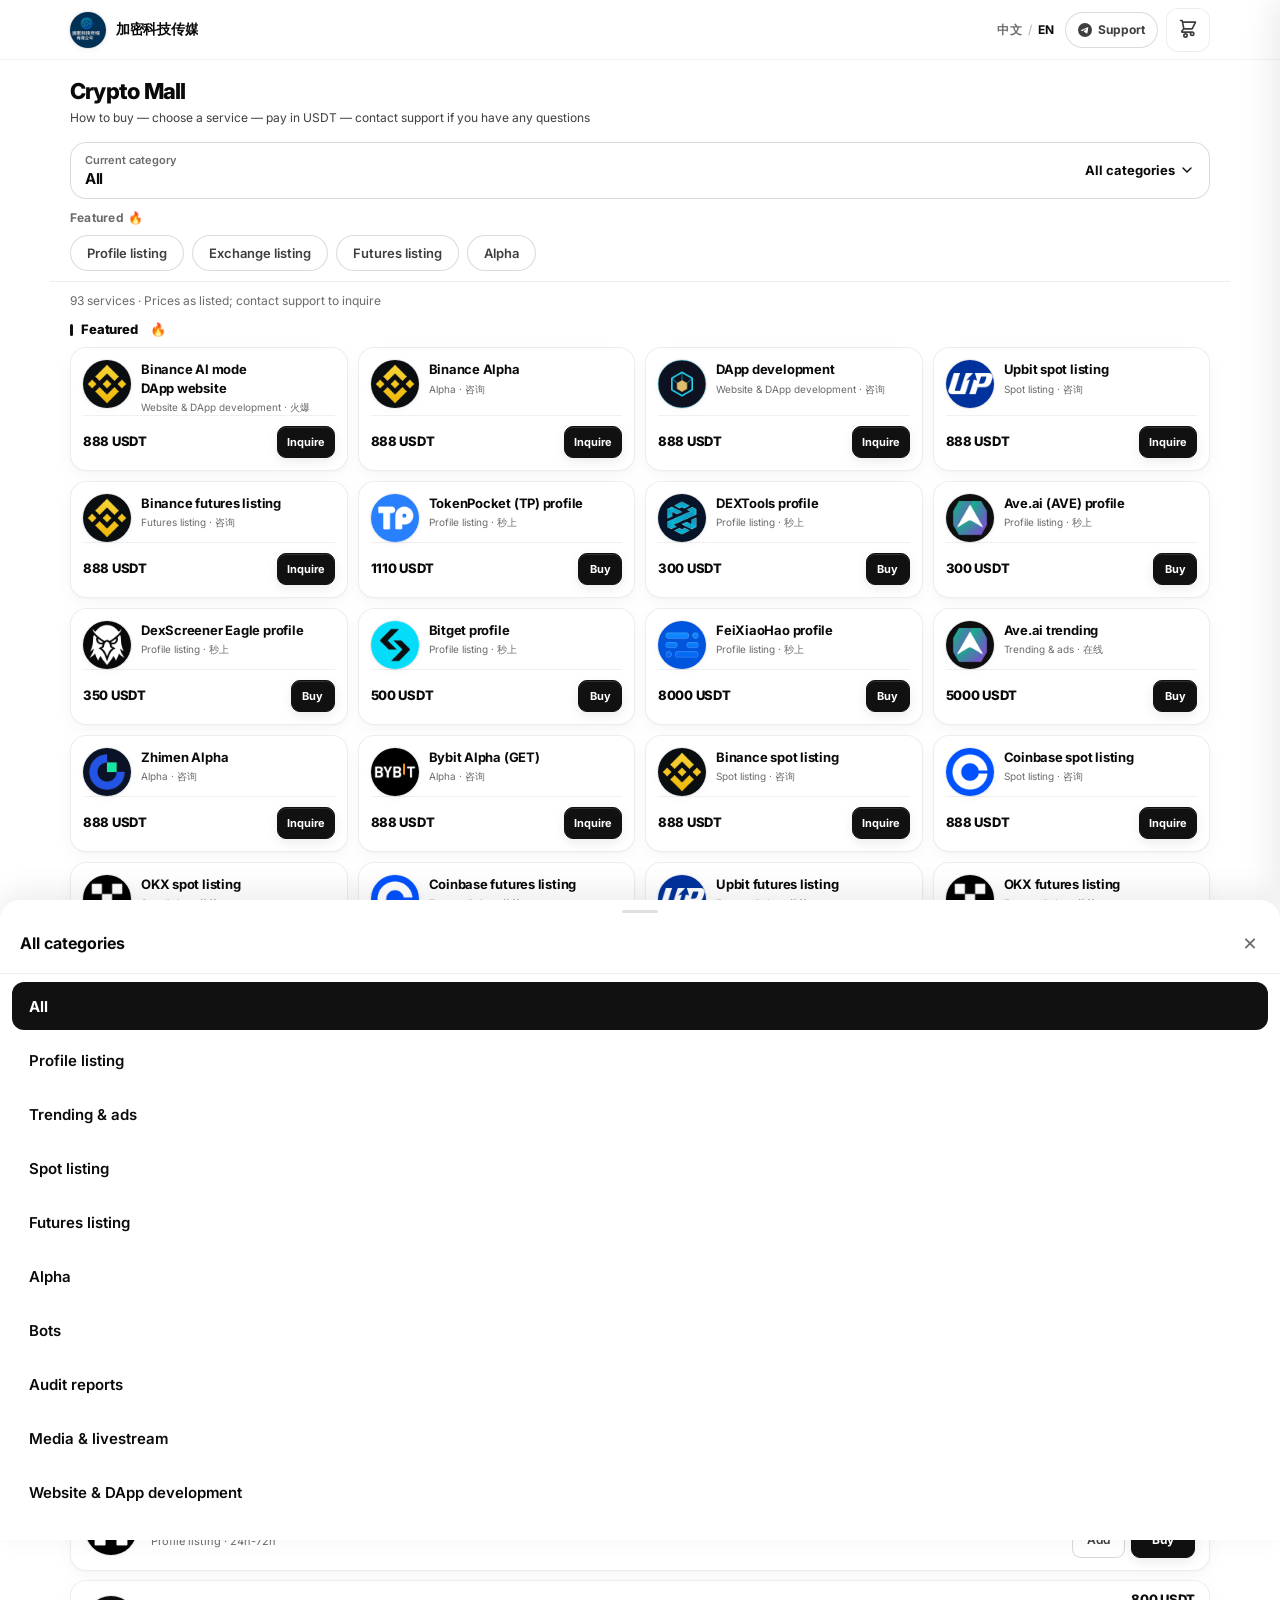
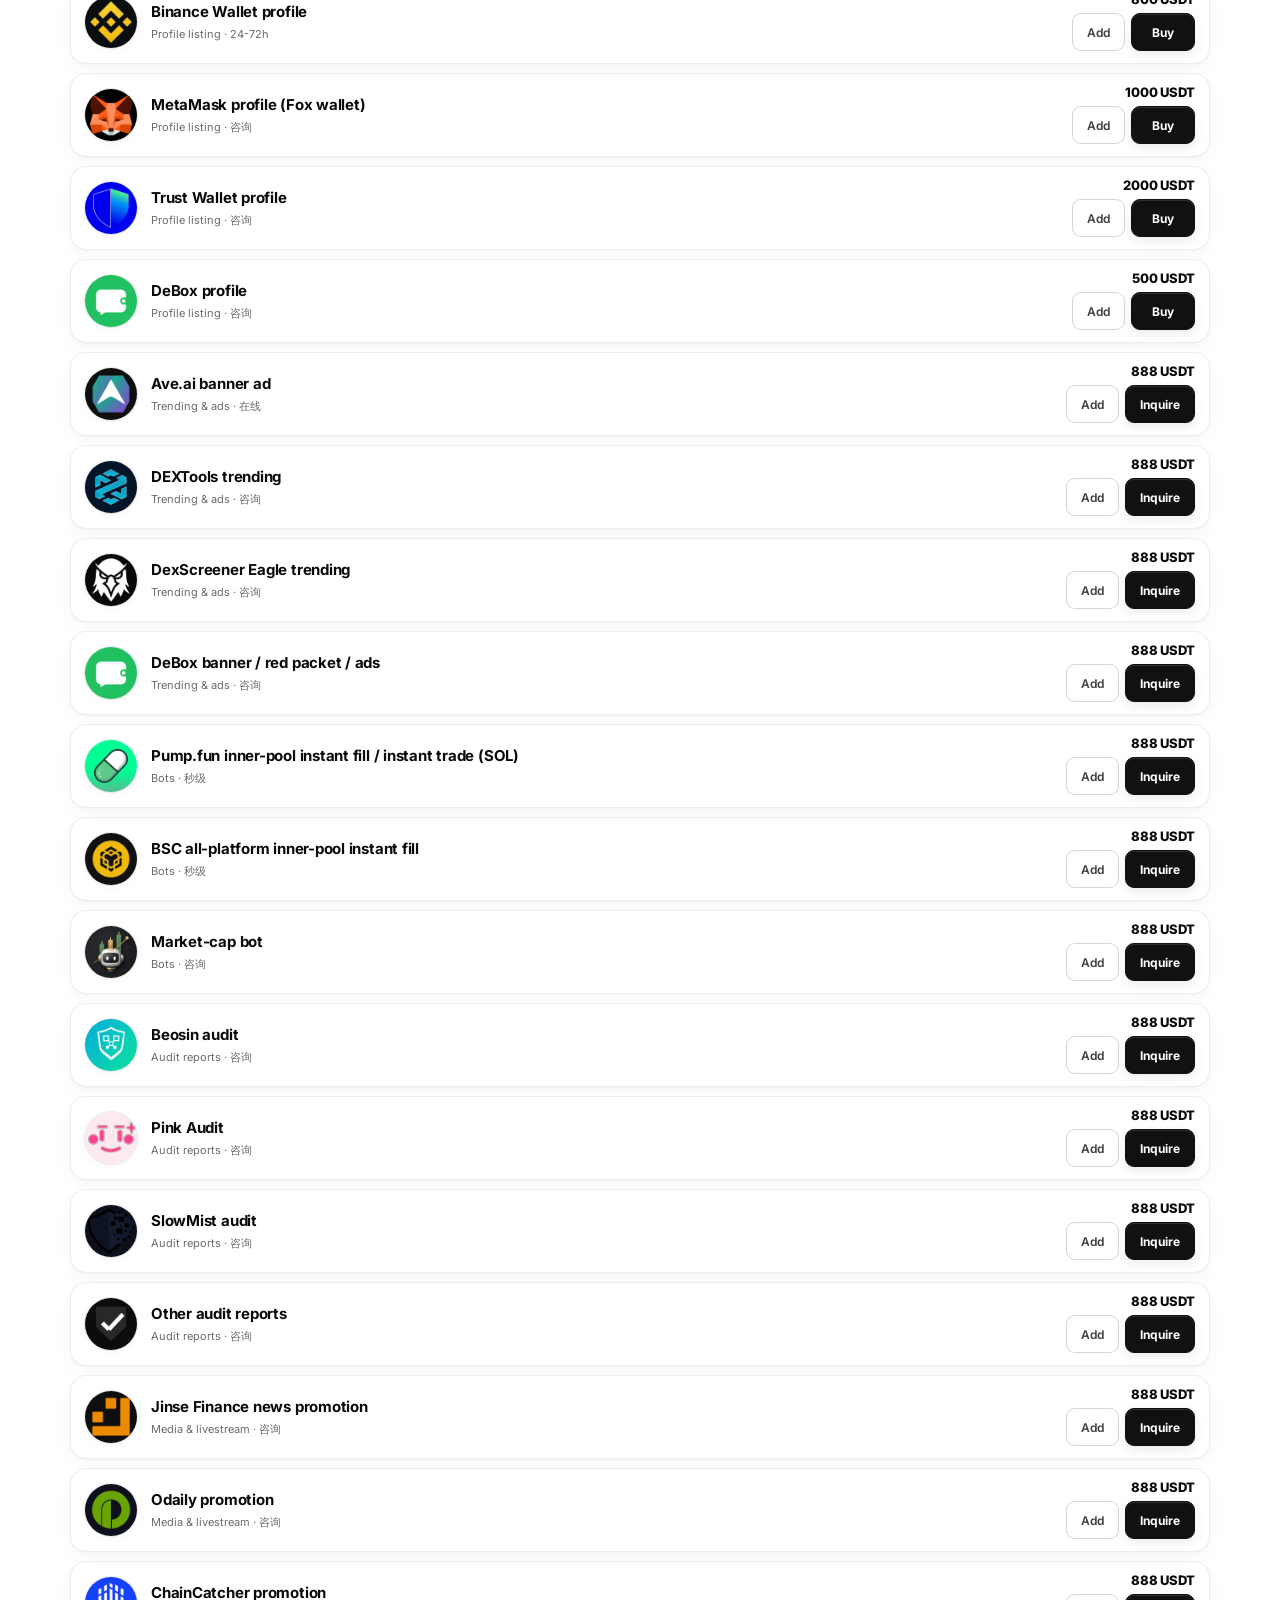
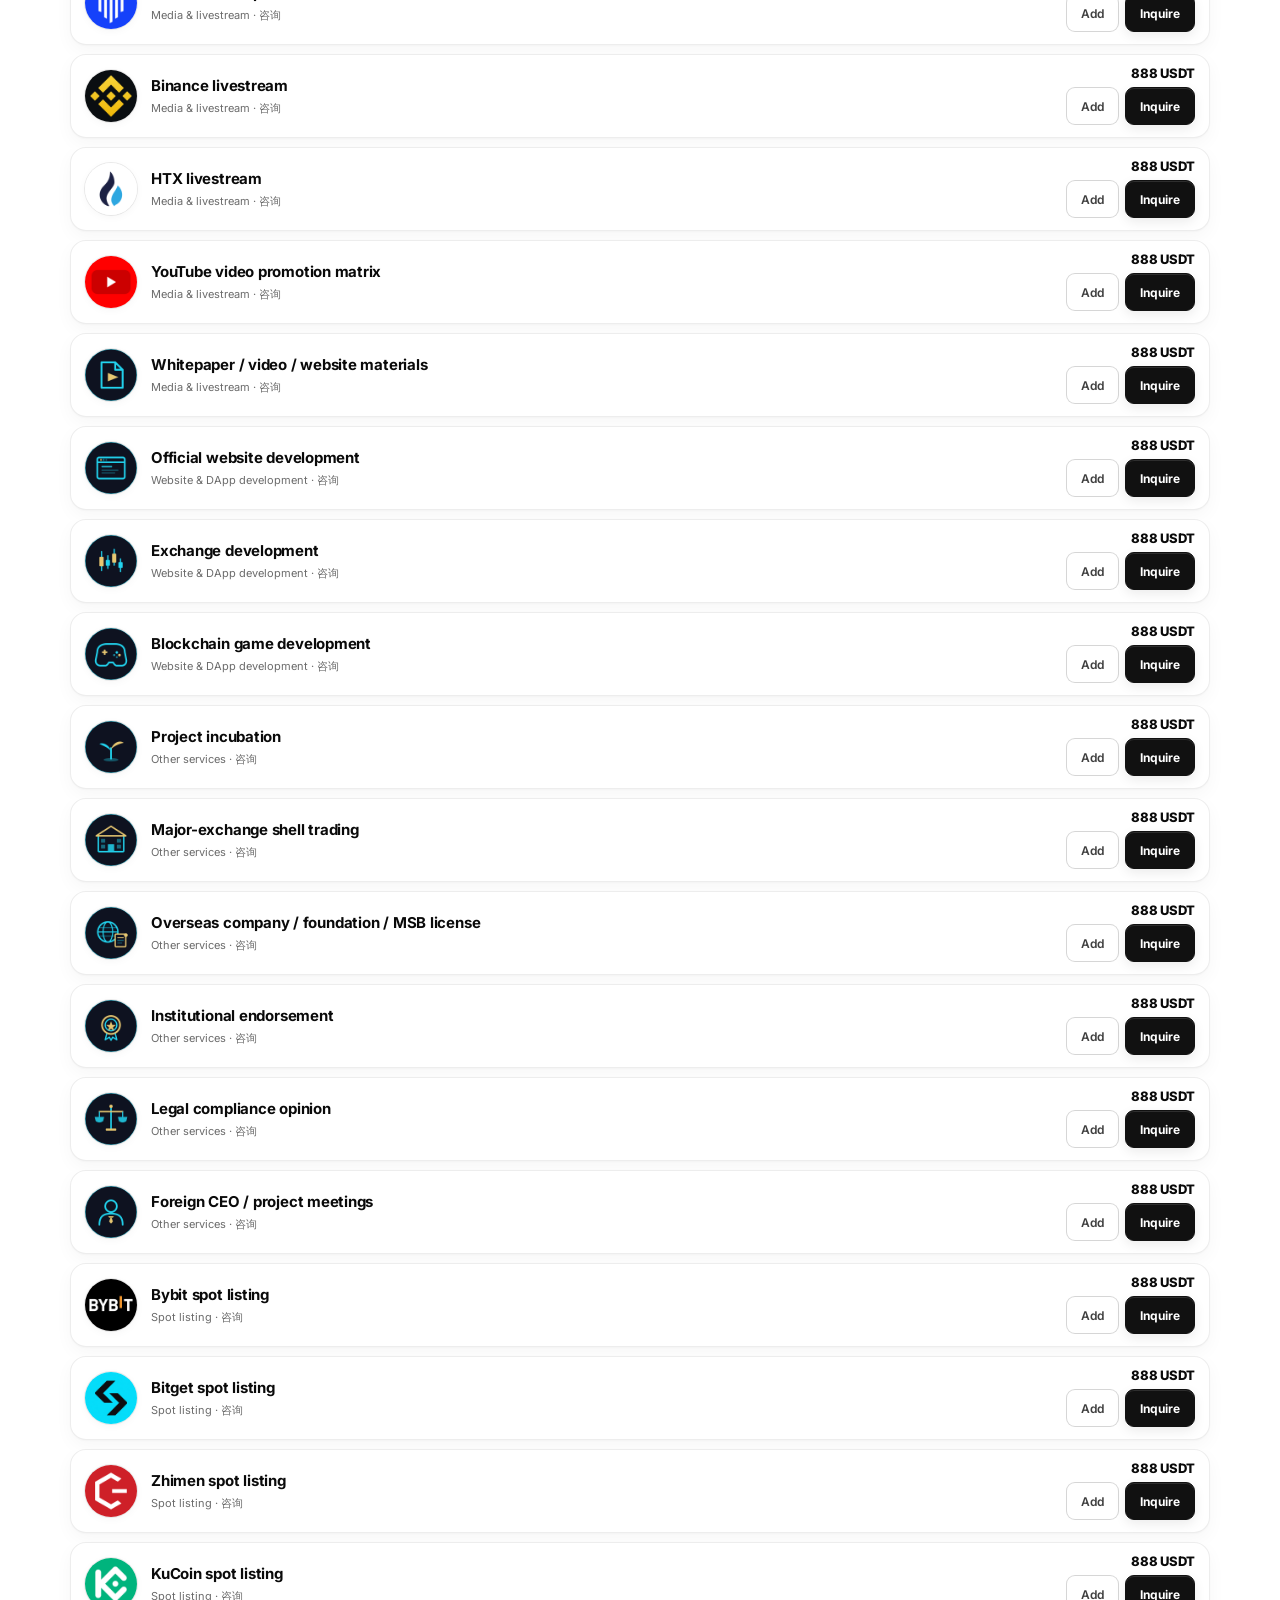
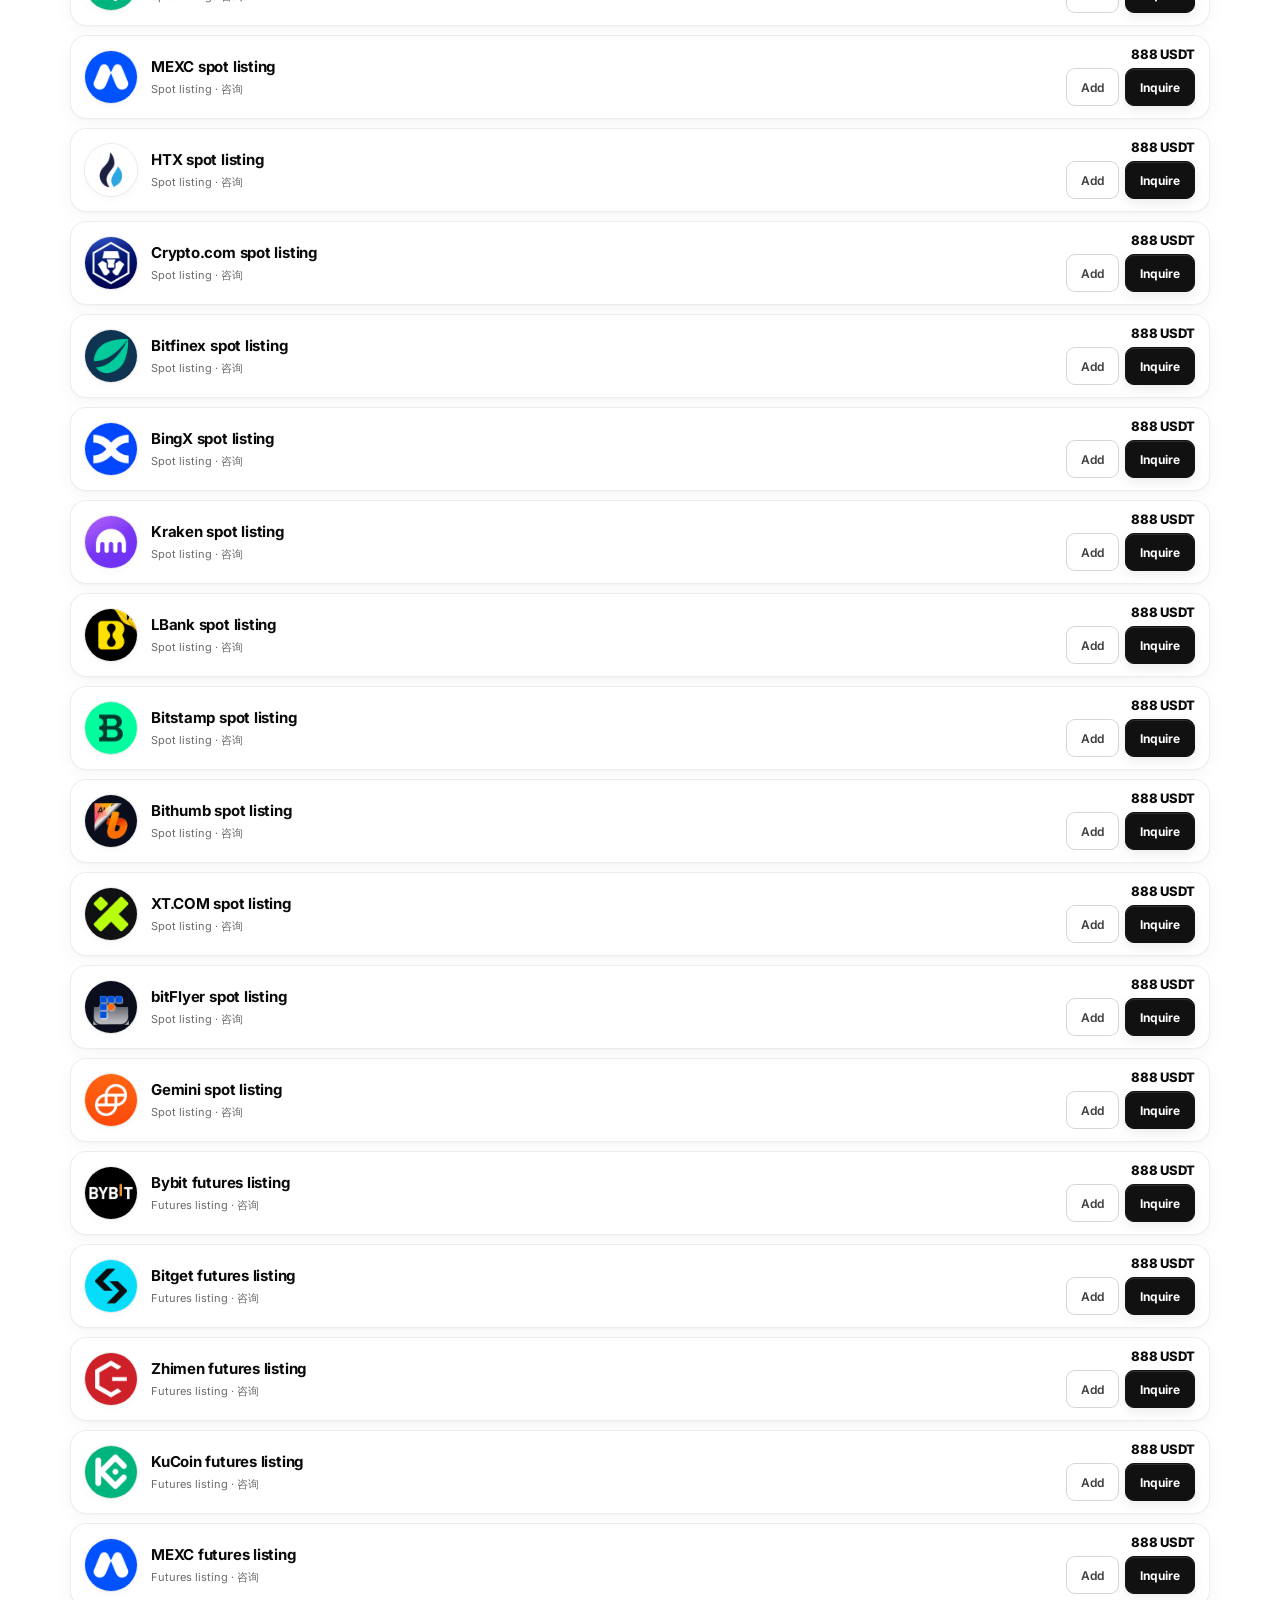
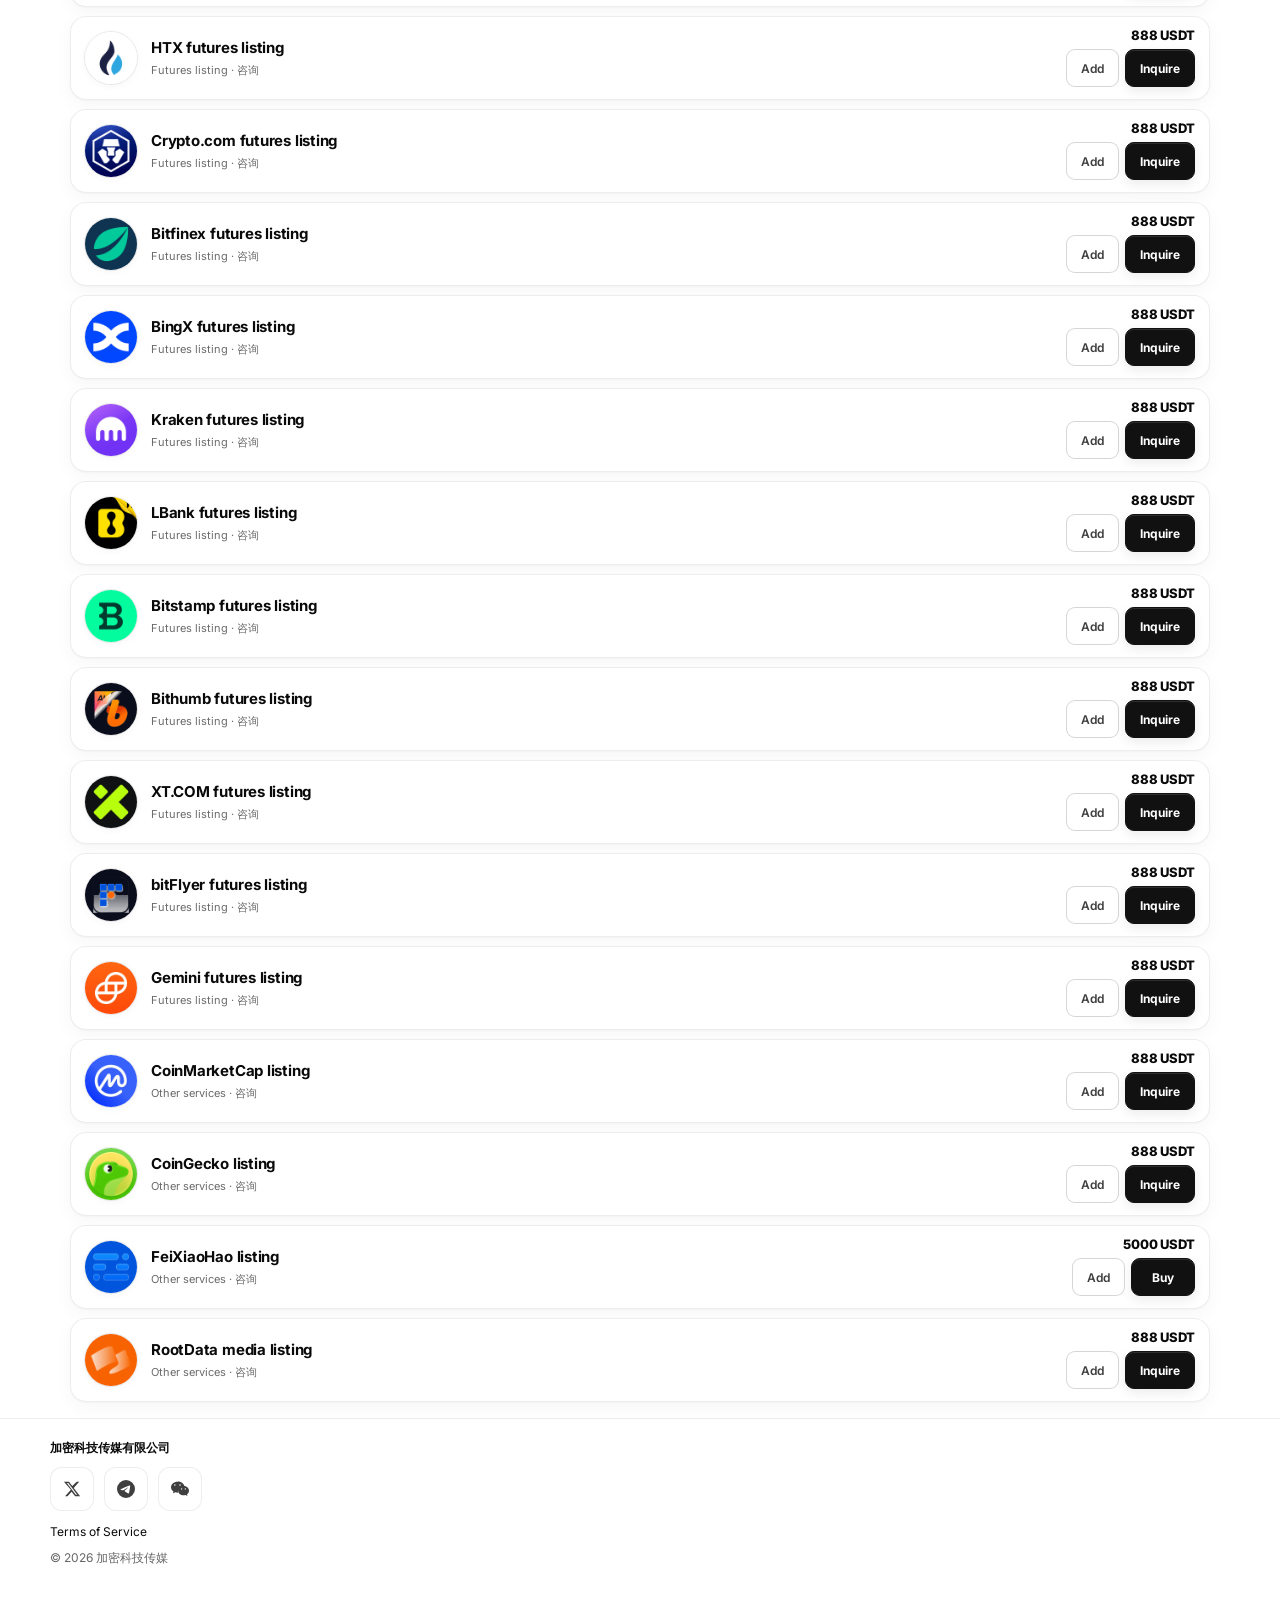
==== commit 50a1c0df: "v59: rename 商市值机器人 to 市值机器人; new original mcap logo Update bot-mcap display name/desc and point logo" ====
--- a/index.html
+++ b/index.html
@@ -3,9 +3,9 @@
 <head>
   <script>document.documentElement.setAttribute('data-region-pending','1');</script>
   <style>html[data-region-pending] body{visibility:hidden!important}</style>
-  <script src="assets/region-gate.js?v=20261107v57"></script>
-  <script src="assets/theme.js?v=20261107v57"></script>
-  <script src="assets/i18n.js?v=20261107v57"></script>
+  <script src="assets/region-gate.js?v=20261107v59"></script>
+  <script src="assets/theme.js?v=20261107v59"></script>
+  <script src="assets/i18n.js?v=20261107v59"></script>
 
   <meta charset="UTF-8" />
   <meta http-equiv="Cache-Control" content="no-cache, no-store, must-revalidate" />
@@ -16,7 +16,11 @@
   <link rel="preconnect" href="https://fonts.googleapis.com" />
   <link rel="preconnect" href="https://fonts.gstatic.com" crossorigin />
   <link href="https://fonts.googleapis.com/css2?family=Inter:wght@400;500;600;700;800&display=swap" rel="stylesheet" />
-  <link rel="stylesheet" href="assets/app.css?v=20261107v57" />
+  <link rel="icon" type="image/png" sizes="32x32" href="assets/favicon-32.png?v=20261107v59" />
+  <link rel="icon" type="image/png" sizes="16x16" href="assets/favicon-16.png?v=20261107v59" />
+  <link rel="apple-touch-icon" href="assets/apple-touch-icon.png?v=20261107v59" />
+  <link rel="shortcut icon" href="favicon.ico?v=20261107v59" />
+  <link rel="stylesheet" href="assets/app.css?v=20261107v59" />
 </head>
 <body>
   <header class="site-header">
@@ -140,7 +144,7 @@
 
   <div id="toast-root"></div>
 
-  <script src="assets/verify.js?v=20261107v57"></script>
+  <script src="assets/verify.js?v=20261107v59"></script>
   <script>
   function tr(key, vars) {
     return (window.CryptoMallI18n && CryptoMallI18n.t) ? CryptoMallI18n.t(key, vars) : (typeof vars === 'string' ? vars : key);
@@ -484,7 +488,7 @@
 
   async function init() {
     document.getElementById('year').textContent = new Date().getFullYear();
-    CATALOG = await (await fetch('products.json?v=20261107v57')).json();
+    CATALOG = await (await fetch('products.json?v=20261107v59')).json();
     renderTabs();
     renderProducts();
     updateCartUI();
--- a/assets/app.css
+++ b/assets/app.css
@@ -1,4 +1,4 @@
-/* 加密货币商城 · Luxury White Theme · 20261107v57 */
+/* 加密货币商城 · Luxury White Theme · 20261107v59 */
 :root {
   --bg: #ffffff;
   --bg-elevated: #ffffff;
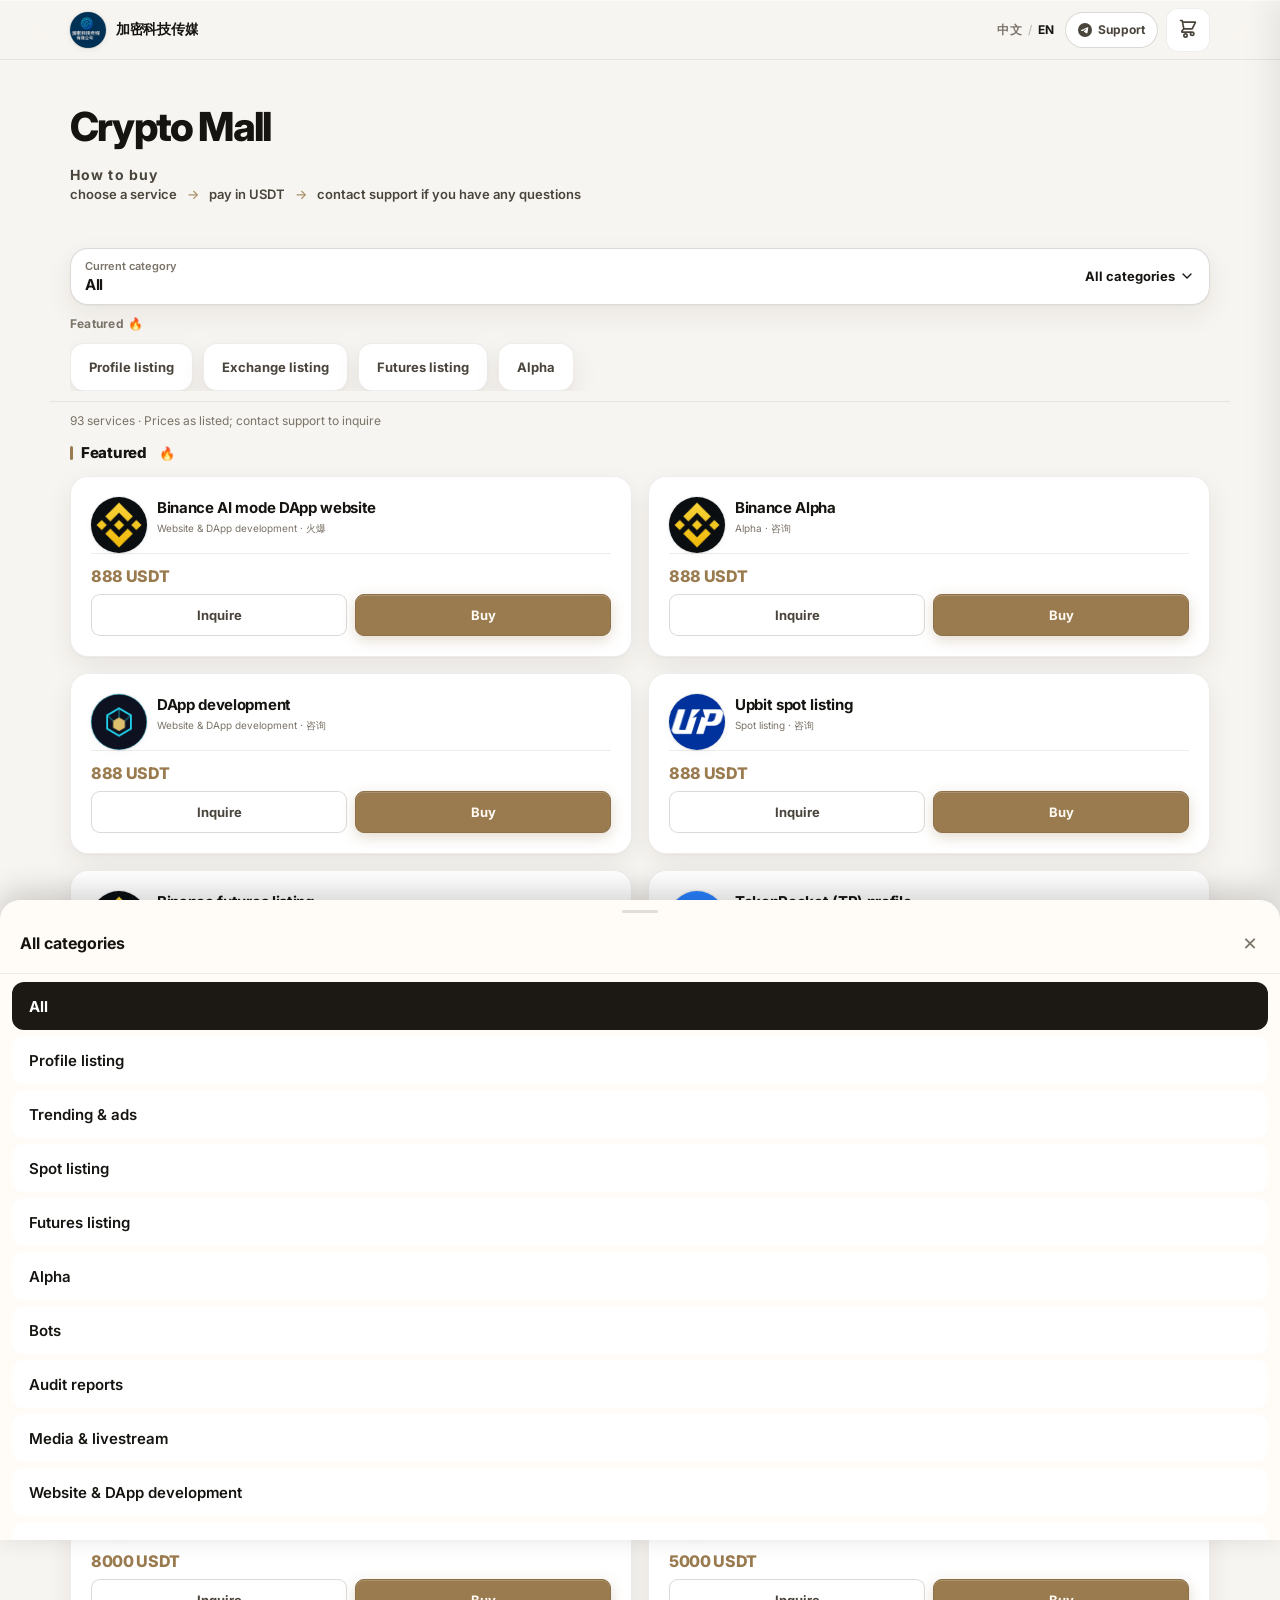
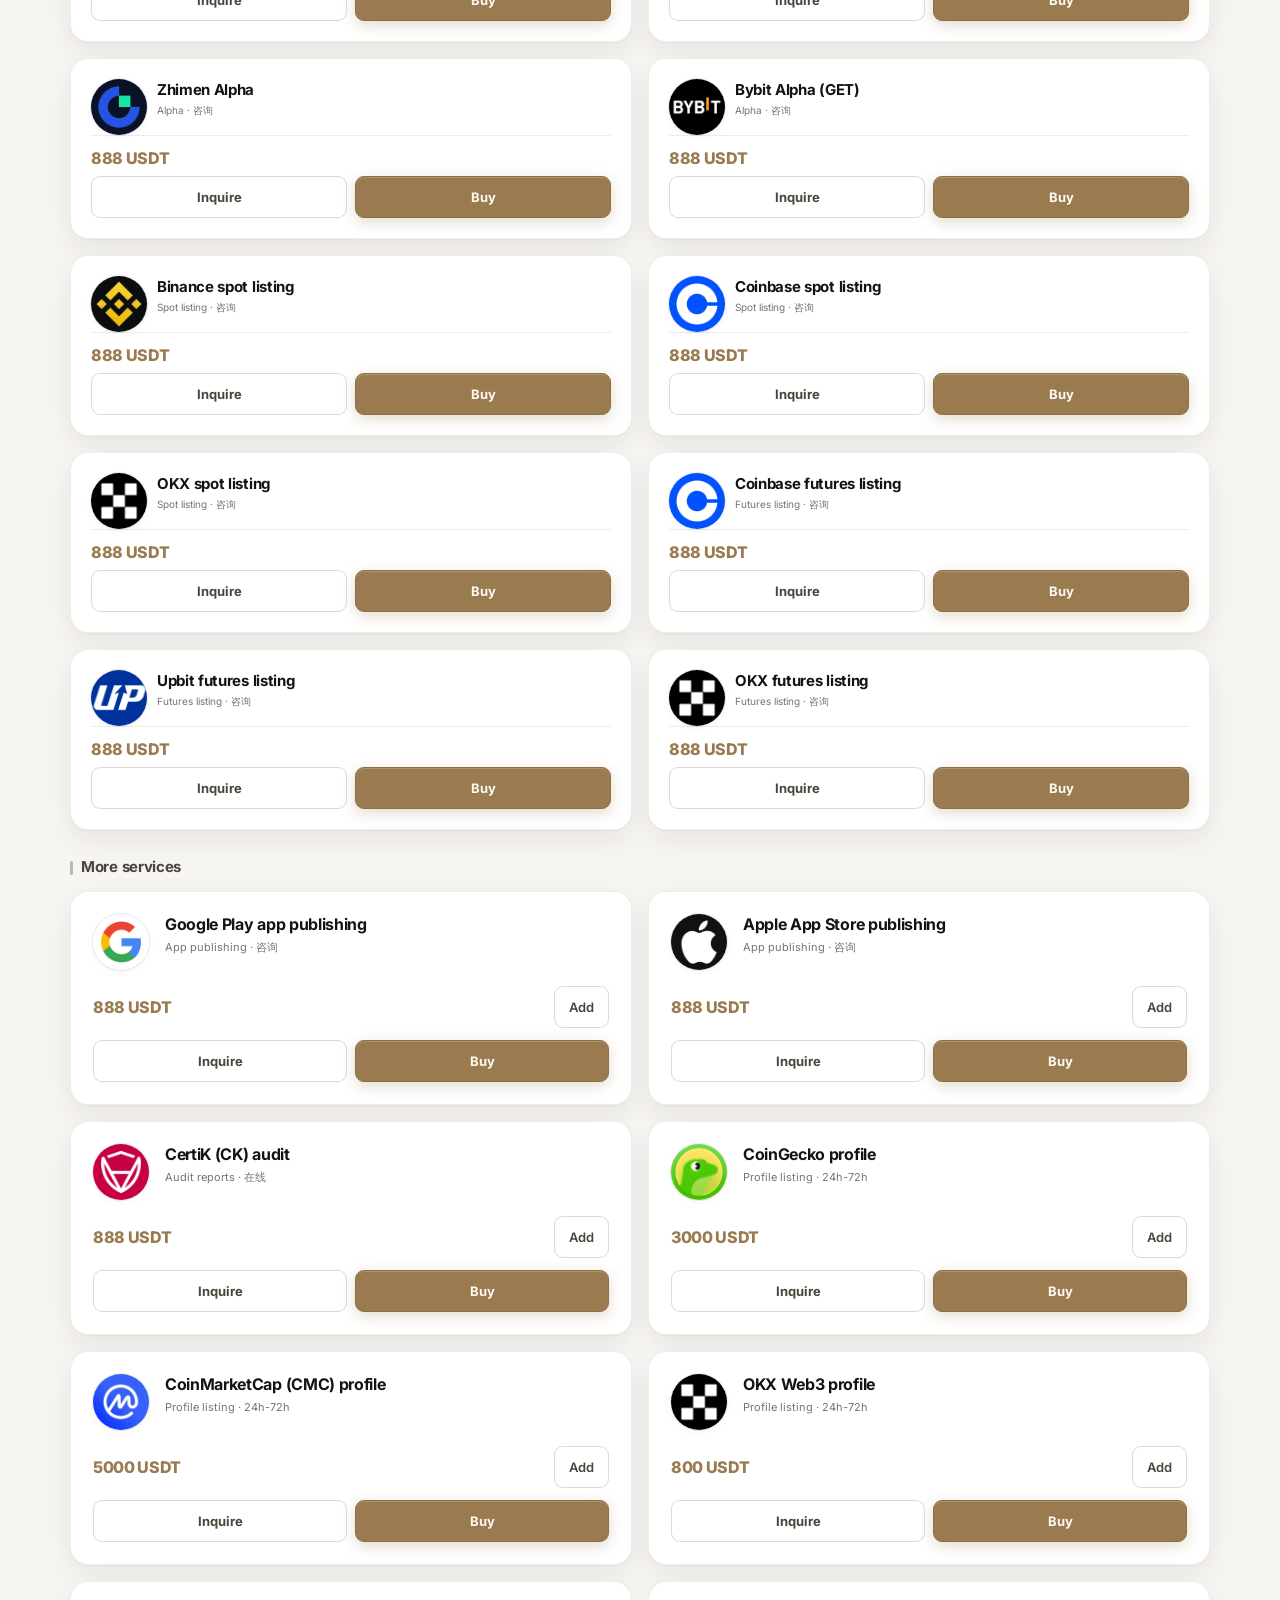
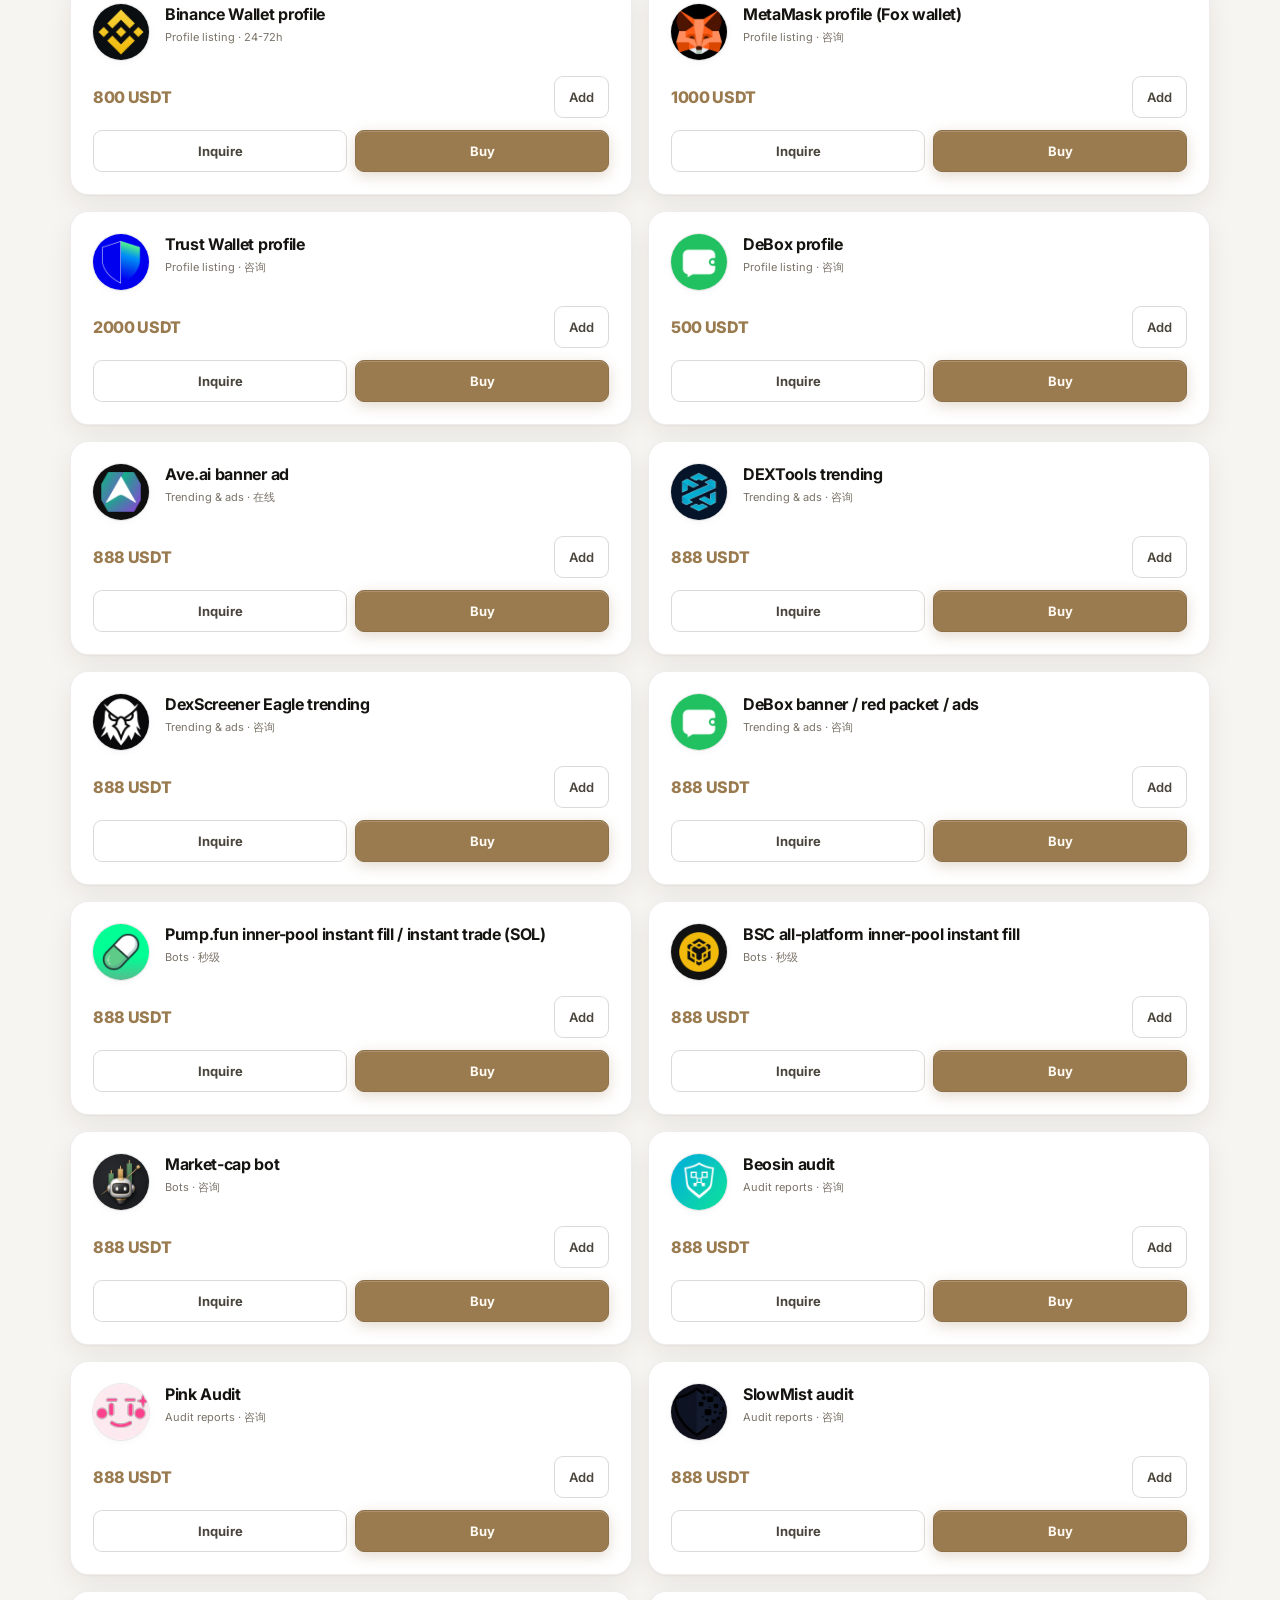
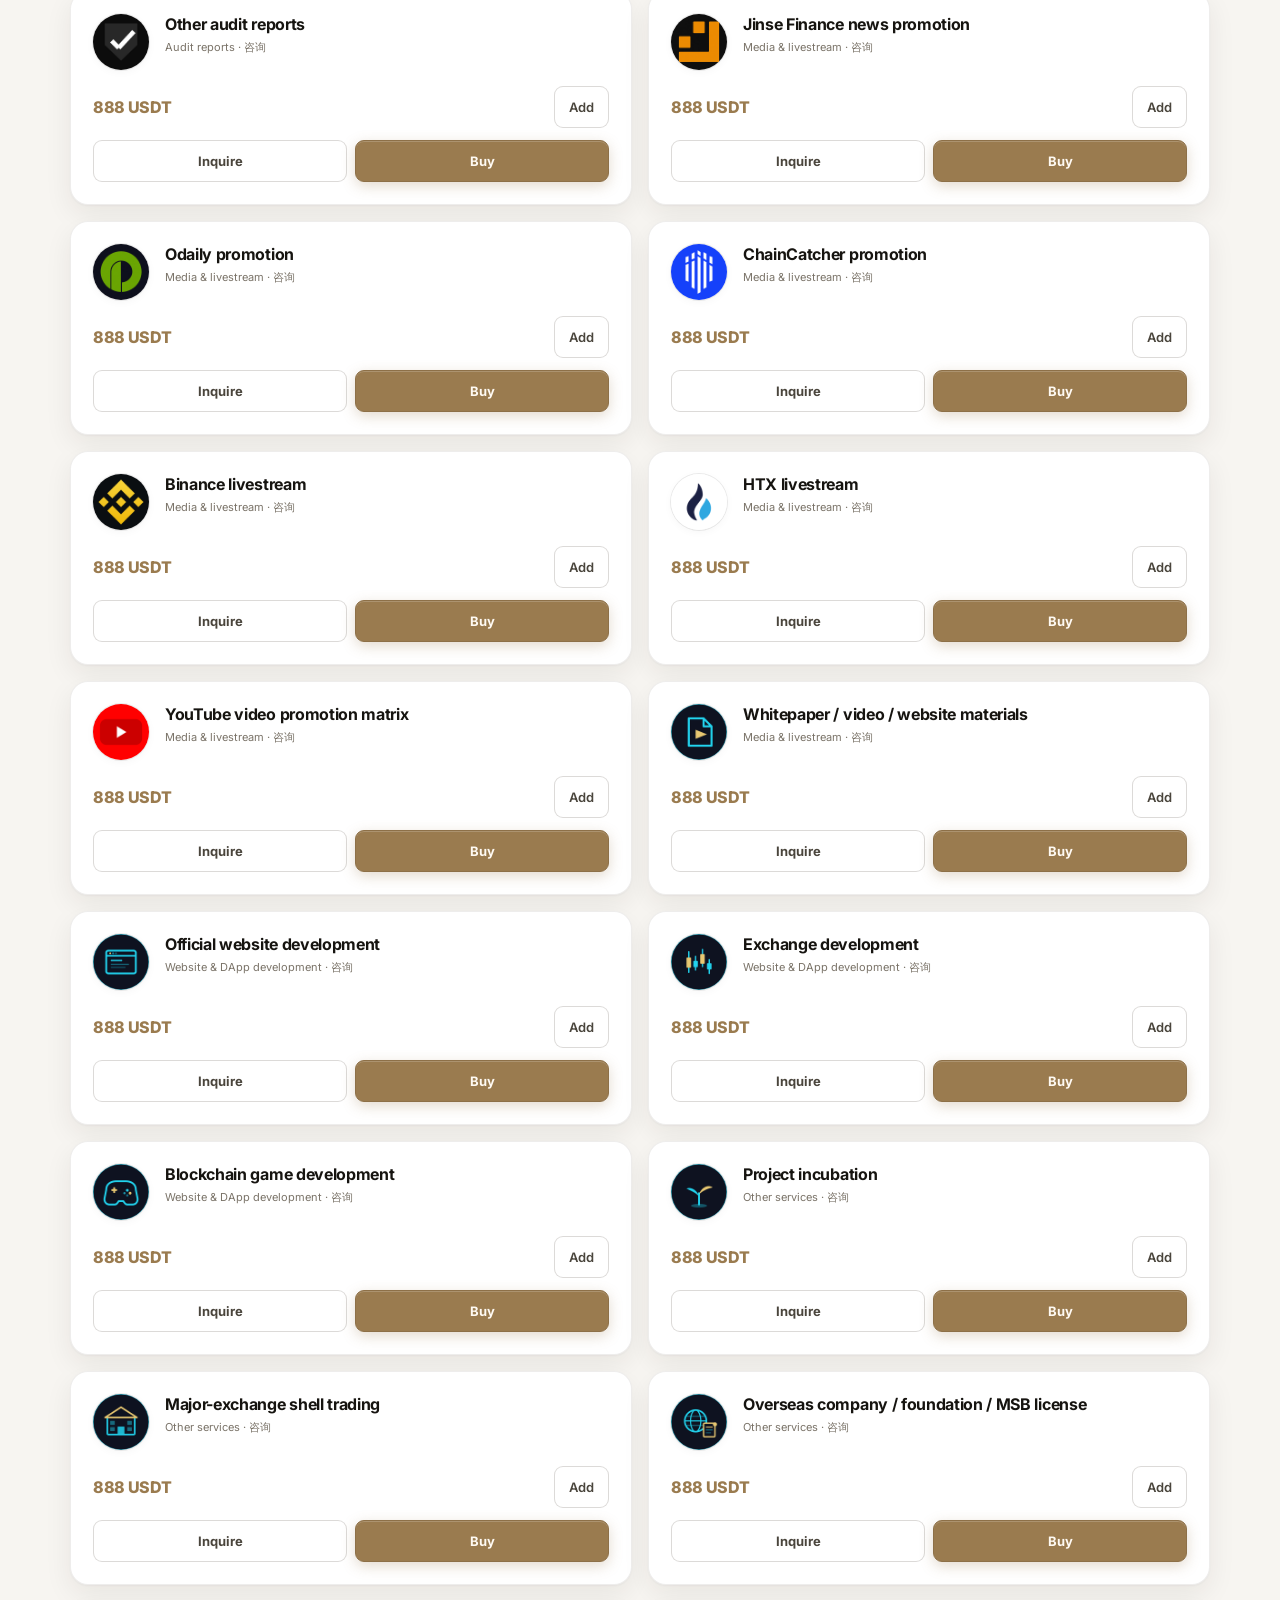
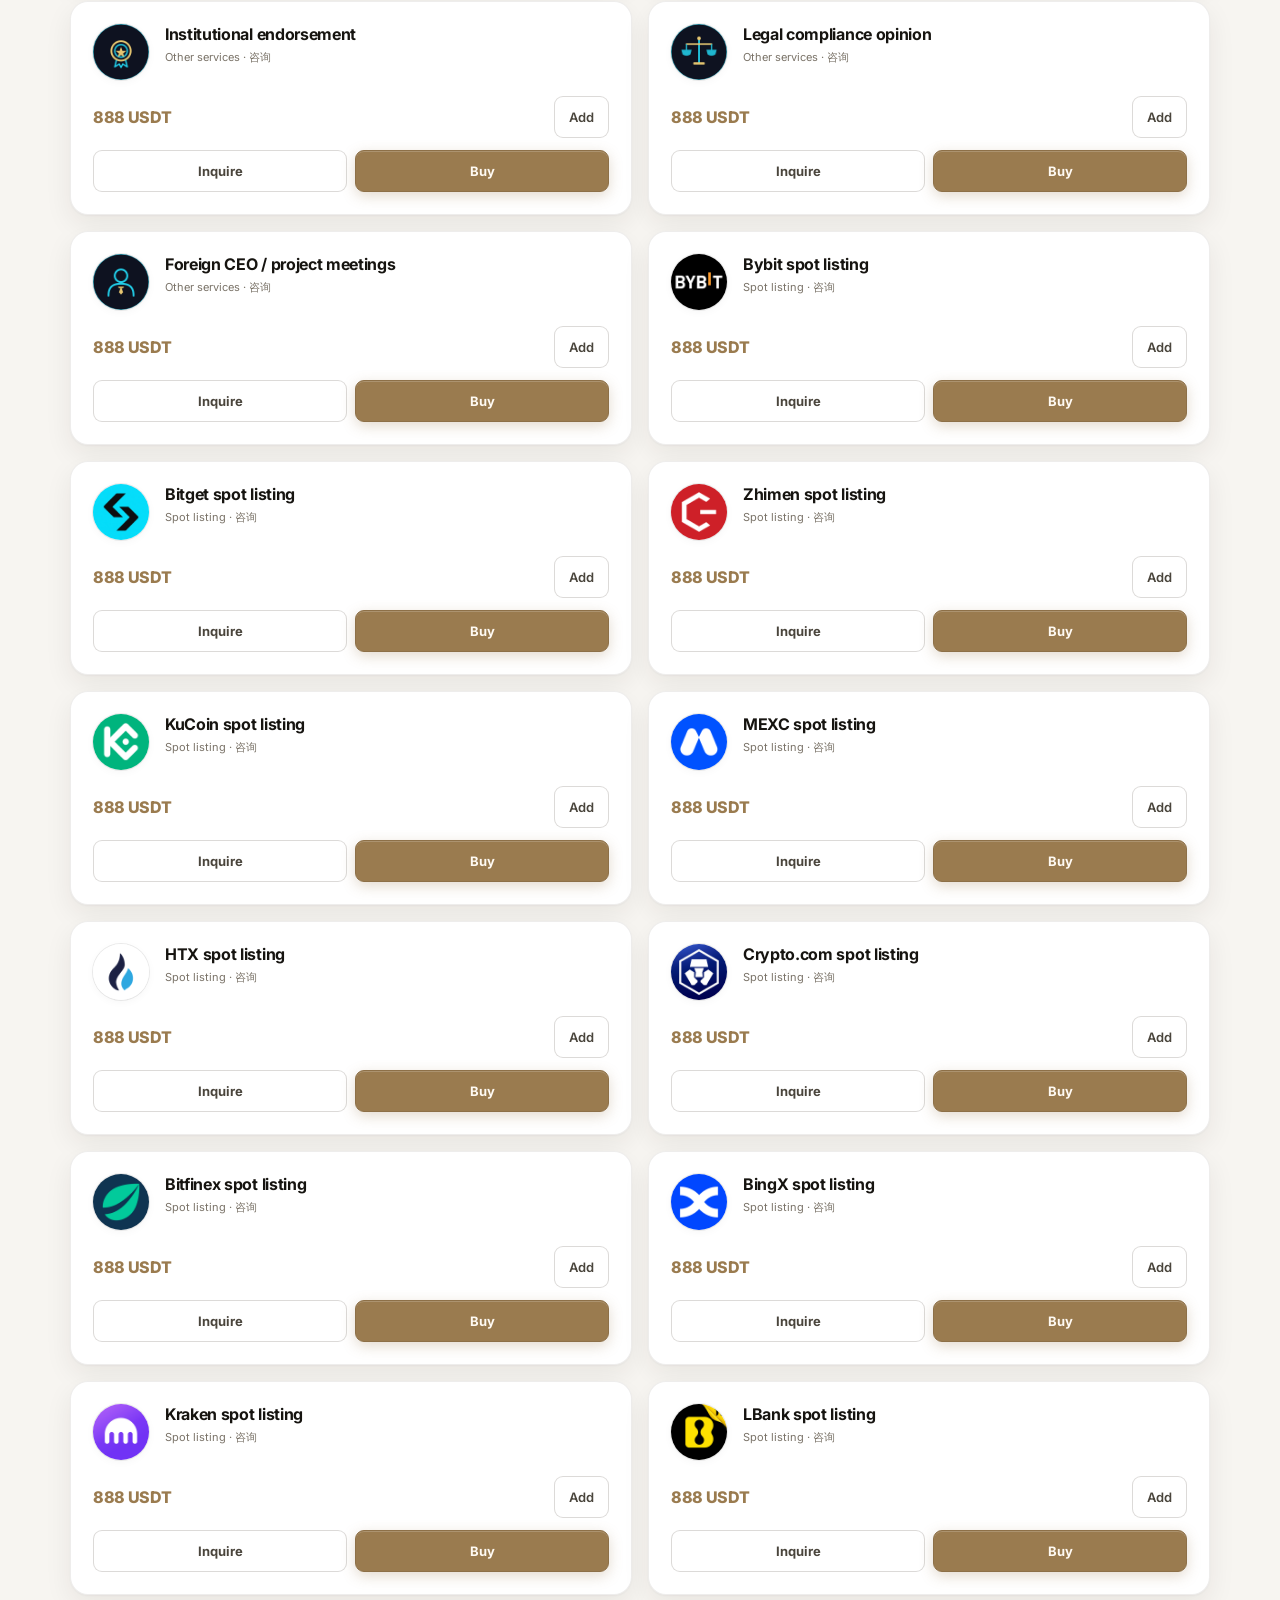
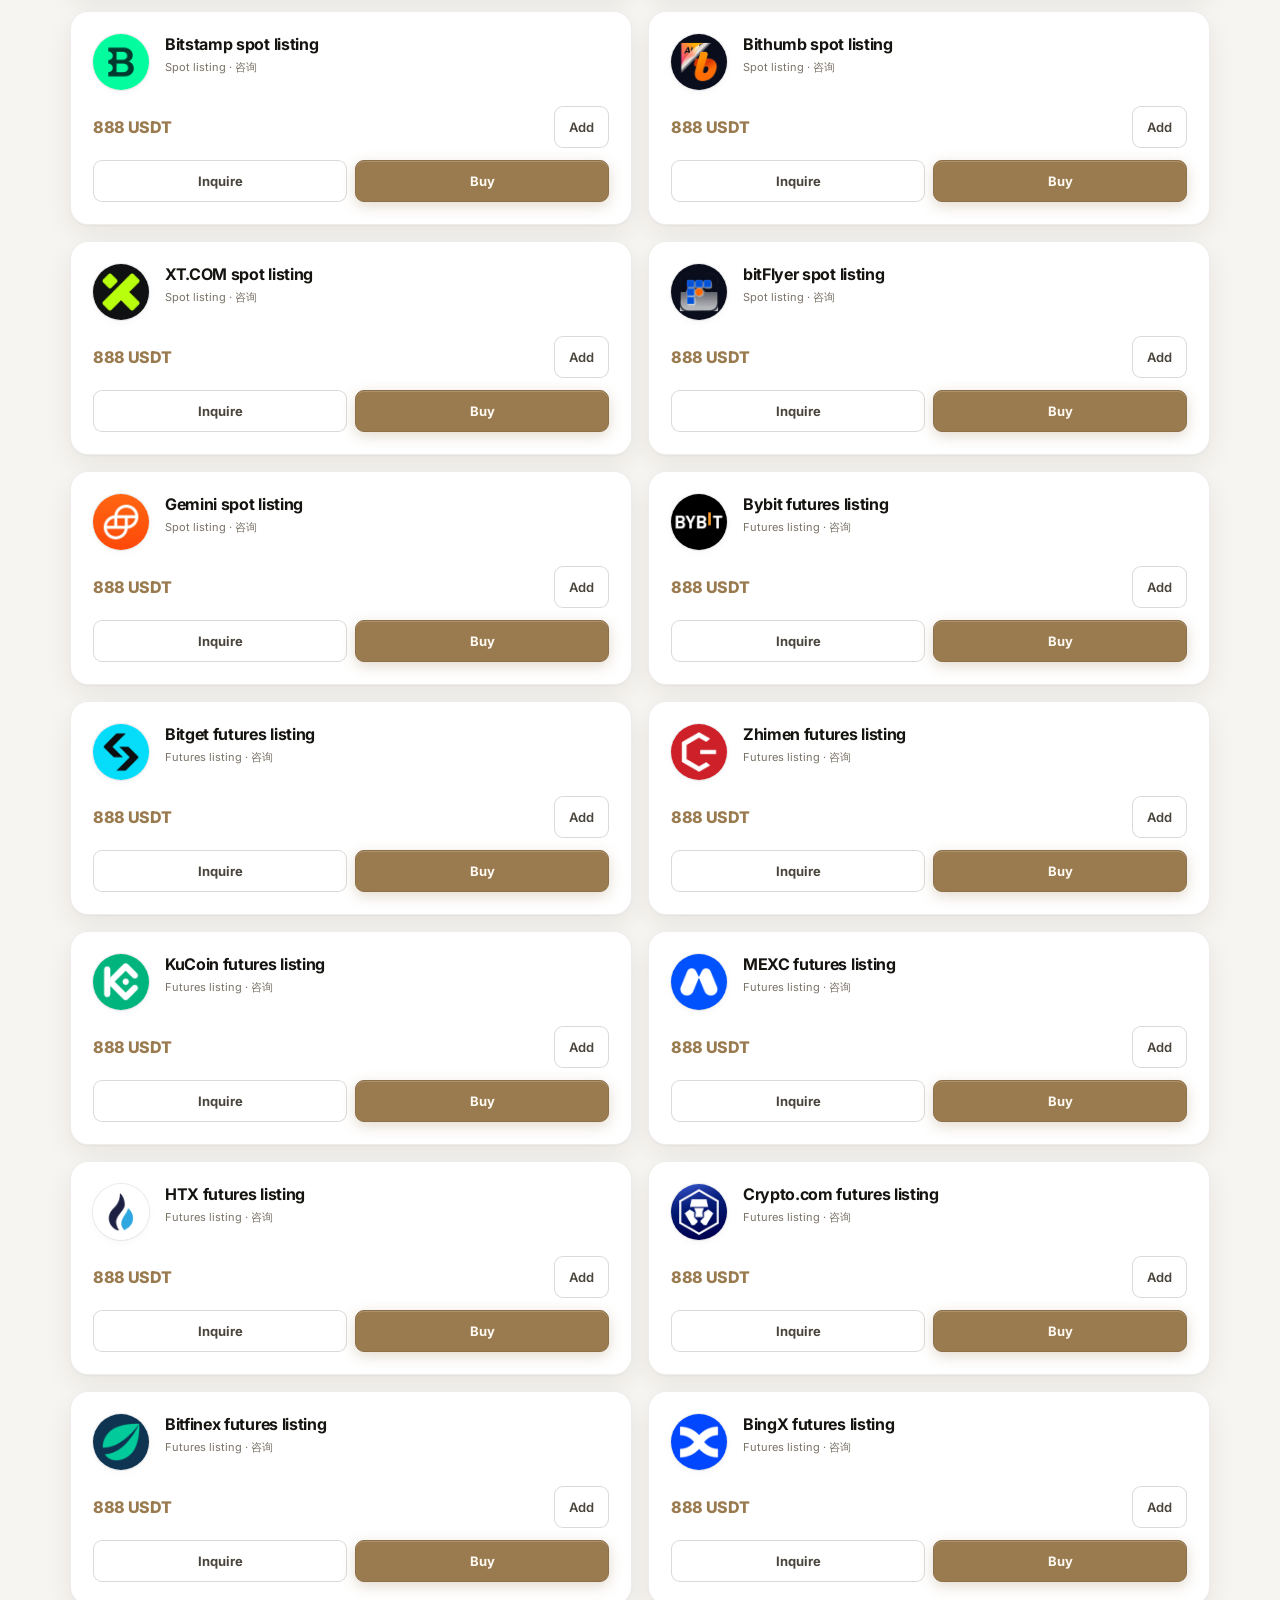
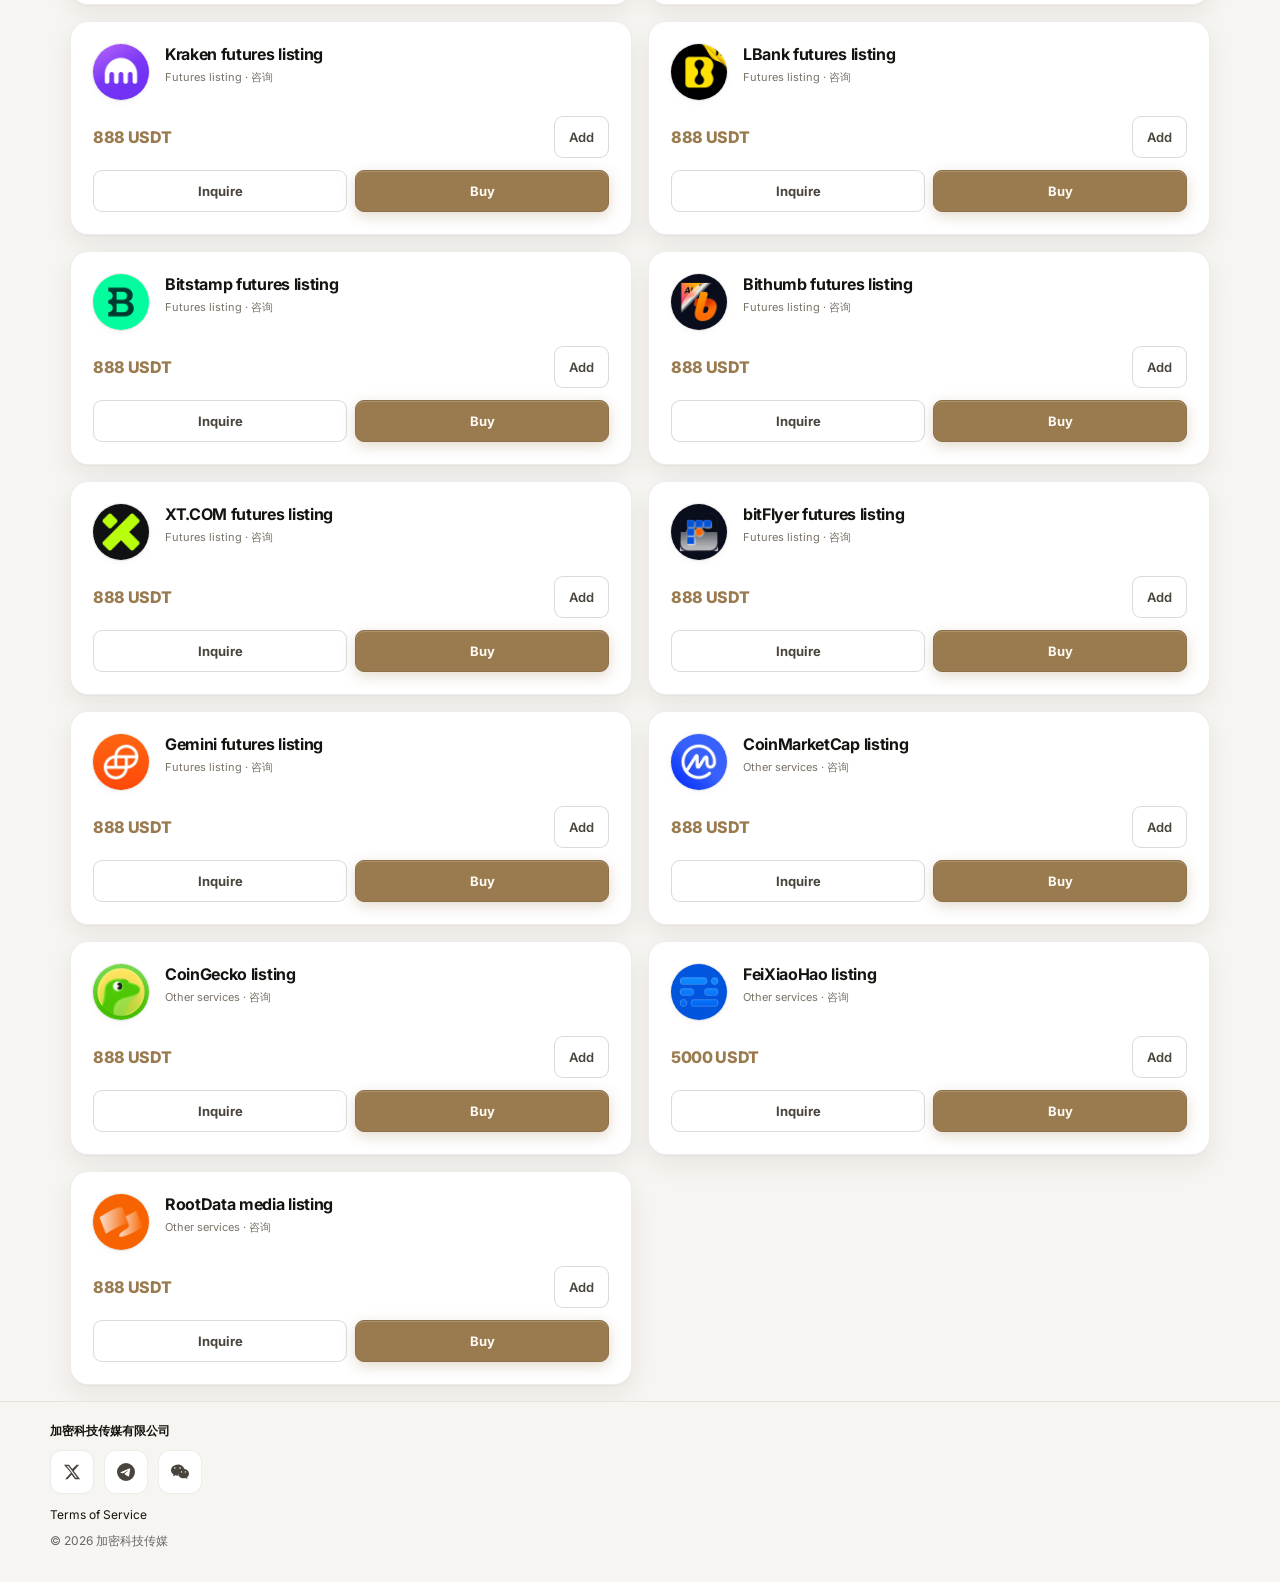
==== commit 44b48dd2: "v61: high-end UI upgrade with warmer theme and thicker cards Warm off-white and light gold by day, l" ====
--- a/index.html
+++ b/index.html
@@ -3,24 +3,24 @@
 <head>
   <script>document.documentElement.setAttribute('data-region-pending','1');</script>
   <style>html[data-region-pending] body{visibility:hidden!important}</style>
-  <script src="assets/region-gate.js?v=20261107v59"></script>
-  <script src="assets/theme.js?v=20261107v59"></script>
-  <script src="assets/i18n.js?v=20261107v59"></script>
+  <script src="assets/region-gate.js?v=20261127v61"></script>
+  <script src="assets/theme.js?v=20261127v61"></script>
+  <script src="assets/i18n.js?v=20261127v61"></script>
 
   <meta charset="UTF-8" />
   <meta http-equiv="Cache-Control" content="no-cache, no-store, must-revalidate" />
   <meta name="viewport" content="width=device-width, initial-scale=1, viewport-fit=cover" />
-  <meta name="theme-color" content="#ffffff" />
+  <meta name="theme-color" content="#f7f5f1" />
   <meta name="description" content="加密货币商城 · 加密科技传媒：头像信息收录、热搜和广告、交易所上现货、上合约、Alpha、审计、宣发、开发、其他业务。USDT 定价 / 询价，付款验证或联系人工客服。" />
   <title data-i18n="title.index">加密货币商城 · 加密科技传媒</title>
   <link rel="preconnect" href="https://fonts.googleapis.com" />
   <link rel="preconnect" href="https://fonts.gstatic.com" crossorigin />
   <link href="https://fonts.googleapis.com/css2?family=Inter:wght@400;500;600;700;800&display=swap" rel="stylesheet" />
-  <link rel="icon" type="image/png" sizes="32x32" href="assets/favicon-32.png?v=20261107v59" />
-  <link rel="icon" type="image/png" sizes="16x16" href="assets/favicon-16.png?v=20261107v59" />
-  <link rel="apple-touch-icon" href="assets/apple-touch-icon.png?v=20261107v59" />
-  <link rel="shortcut icon" href="favicon.ico?v=20261107v59" />
-  <link rel="stylesheet" href="assets/app.css?v=20261107v59" />
+  <link rel="icon" type="image/png" sizes="32x32" href="assets/favicon-32.png?v=20261127v61" />
+  <link rel="icon" type="image/png" sizes="16x16" href="assets/favicon-16.png?v=20261127v61" />
+  <link rel="apple-touch-icon" href="assets/apple-touch-icon.png?v=20261127v61" />
+  <link rel="shortcut icon" href="favicon.ico?v=20261127v61" />
+  <link rel="stylesheet" href="assets/app.css?v=20261127v61" />
 </head>
 <body>
   <header class="site-header">
@@ -51,7 +51,14 @@
     <div class="hero">
       <div class="min-w-0">
         <h1 data-i18n="hero.title">加密货币商城</h1>
-        <p data-i18n="hero.tagline">购买流程 - 选择业务 - 付USDT - 有任何问题直接联系人工客服</p>
+        <div class="hero-flow" id="hero-flow">
+          <p class="hero-kicker">购买流程</p>
+          <ol class="hero-steps">
+            <li>选择业务</li>
+            <li>付USDT</li>
+            <li>有任何问题直接联系人工客服</li>
+          </ol>
+        </div>
       </div>
     </div>
 
@@ -144,7 +151,7 @@
 
   <div id="toast-root"></div>
 
-  <script src="assets/verify.js?v=20261107v59"></script>
+  <script src="assets/verify.js?v=20261127v61"></script>
   <script>
   function tr(key, vars) {
     return (window.CryptoMallI18n && CryptoMallI18n.t) ? CryptoMallI18n.t(key, vars) : (typeof vars === 'string' ? vars : key);
@@ -260,6 +267,12 @@
     location.href = 'pay.html?order=' + encodeURIComponent(order.orderId);
   }
 
+  function inquireOne(id) {
+    const p = CATALOG.products.find(x => x.id === id);
+    if (!p) return;
+    location.href = 'inquire.html?id=' + encodeURIComponent(p.id);
+  }
+
   function buyOne(id) {
     const p = CATALOG.products.find(x => x.id === id);
     if (!p) return;
@@ -347,7 +360,13 @@
 
   function productRowHtml(p, compact) {
     const priceLabel = formatPrice(p);
-    const buyLabel = isContactPrice(p) ? tr('btn.inquire') : tr('btn.buy');
+    const buyLabel = escapeHtml(tr('btn.buy'));
+    const inquireLabel = escapeHtml(tr('btn.inquire'));
+    const actionBtns = `
+          <div class="action-btns">
+            <button type="button" data-inquire="${p.id}" class="btn btn-ghost btn-xs btn-inquire" aria-label="${inquireLabel}">${inquireLabel}</button>
+            <button type="button" data-buy="${p.id}" class="btn btn-primary btn-xs btn-buy" aria-label="${buyLabel}">${buyLabel}</button>
+          </div>`;
     if (compact) {
       return `
       <article class="hot-card">
@@ -364,9 +383,7 @@
         </div>
         <div class="hot-card-bottom">
           <div class="price">${priceLabel}</div>
-          <div class="action-btns">
-            <button type="button" data-buy="${p.id}" class="btn btn-primary btn-xs btn-buy" aria-label="${buyLabel}">${buyLabel}</button>
-          </div>
+          ${actionBtns}
         </div>
       </article>`;
     }
@@ -383,11 +400,11 @@
           <div class="row-meta">${escapeHtml(catName(p.category))}${p.speed ? ' · ' + escapeHtml(p.speed) : ''}</div>
         </div>
         <div class="row-actions">
-          <div class="price">${priceLabel}</div>
-          <div class="action-btns">
+          <div class="row-actions-top">
+            <div class="price">${priceLabel}</div>
             <button type="button" data-cart="${p.id}" class="btn btn-ghost btn-xs btn-add" aria-label="${escapeHtml(tr('btn.add_aria'))}">${escapeHtml(tr('btn.add'))}</button>
-            <button type="button" data-buy="${p.id}" class="btn btn-primary btn-xs btn-buy" aria-label="${buyLabel}">${buyLabel}</button>
           </div>
+          ${actionBtns}
         </div>
       </article>`;
   }
@@ -486,9 +503,25 @@
     document.getElementById('cart-overlay').classList.remove('open');
   }
 
+  function renderHeroFlow() {
+    const el = document.getElementById('hero-flow');
+    if (!el) return;
+    const raw = tr('hero.tagline');
+    const parts = String(raw).split(/\s[-–—]\s/).map(s => s.trim()).filter(Boolean);
+    if (parts.length < 2) {
+      el.innerHTML = '<p class="hero-kicker">' + escapeHtml(raw) + '</p>';
+      return;
+    }
+    const kicker = parts[0];
+    const steps = parts.slice(1);
+    el.innerHTML = '<p class="hero-kicker">' + escapeHtml(kicker) + '</p>' +
+      '<ol class="hero-steps">' + steps.map(s => '<li>' + escapeHtml(s) + '</li>').join('') + '</ol>';
+  }
+
   async function init() {
+    renderHeroFlow();
     document.getElementById('year').textContent = new Date().getFullYear();
-    CATALOG = await (await fetch('products.json?v=20261107v59')).json();
+    CATALOG = await (await fetch('products.json?v=20261127v61')).json();
     renderTabs();
     renderProducts();
     updateCartUI();
@@ -521,6 +554,8 @@
       if (e.key === 'Escape') closeCategorySheet();
     });
     document.getElementById('product-grid').addEventListener('click', e => {
+      const inquire = e.target.closest('[data-inquire]');
+      if (inquire) { inquireOne(inquire.dataset.inquire); return; }
       const buy = e.target.closest('[data-buy]');
       if (buy) { buyOne(buy.dataset.buy); return; }
       const add = e.target.closest('[data-cart]');
@@ -557,6 +592,7 @@
     sync();
   }
   document.addEventListener('mall-langchange', function () {
+    renderHeroFlow();
     if (CATALOG && CATALOG.products) {
       renderTabs();
       renderProducts();
@@ -564,6 +600,7 @@
     }
     if (window.CryptoMallI18n) CryptoMallI18n.apply();
   });
+  renderHeroFlow();
   init().catch(() => toast(tr('toast.catalog_fail')));
 
   </script>
--- a/assets/app.css
+++ b/assets/app.css
@@ -1,35 +1,40 @@
-/* 加密货币商城 · Luxury White Theme · 20261107v59 */
+/* 加密货币商城 · Visual upgrade · 20261127v61 */
 :root {
-  --bg: #ffffff;
-  --bg-elevated: #ffffff;
+  --bg: #f7f5f1;
+  --bg-elevated: #fffcf8;
   --card: #ffffff;
-  --card-hover: #fafafa;
-  --border: rgba(0, 0, 0, 0.07);
-  --border-hi: rgba(0, 0, 0, 0.04);
-  --border-strong: rgba(0, 0, 0, 0.16);
-  --border-gold: rgba(0, 0, 0, 0.12);
-  --cyan: #111111;
-  --cyan-bright: #000000;
-  --cyan-dim: rgba(0, 0, 0, 0.04);
-  --cyan-mid: rgba(0, 0, 0, 0.08);
-  --mint: #111111;
-  --mint-dim: rgba(0, 0, 0, 0.05);
-  --gold: #6b6b6b;
-  --gold-dim: rgba(0, 0, 0, 0.04);
+  --card-hover: #fffdf9;
+  --header-bg: rgba(247, 245, 241, 0.88);
+  --tabs-bg: rgba(247, 245, 241, 0.94);
+  --border: rgba(40, 30, 16, 0.08);
+  --border-hi: rgba(40, 30, 16, 0.05);
+  --border-strong: rgba(40, 30, 16, 0.16);
+  --border-gold: rgba(154, 123, 79, 0.32);
+  --cyan: #3f3a32;
+  --cyan-bright: #1c1915;
+  --cyan-dim: rgba(154, 123, 79, 0.08);
+  --cyan-mid: rgba(154, 123, 79, 0.14);
+  --mint: #3f3a32;
+  --mint-dim: rgba(154, 123, 79, 0.08);
+  --gold: #9a7b4f;
+  --gold-soft: #b08d57;
+  --gold-dim: rgba(154, 123, 79, 0.12);
   --green: #166534;
   --rose: #b91c1c;
   --amber: #92400e;
-  --text: #0a0a0a;
-  --text-secondary: #3f3f3f;
-  --text-muted: #6b6b6b;
-  --price: #0a0a0a;
-  --radius: 16px;
+  --text: #161410;
+  --text-secondary: #4a453c;
+  --text-muted: #7a7368;
+  --price: #9a7b4f;
+  --ink: #1c1915;
+  --on-ink: #ffffff;
+  --radius: 18px;
   --radius-sm: 12px;
   --radius-pill: 999px;
-  --shadow: 0 10px 30px rgba(0, 0, 0, 0.05), 0 1px 2px rgba(0, 0, 0, 0.04);
-  --shadow-card: 0 1px 0 rgba(255,255,255,0.9) inset, 0 1px 2px rgba(0, 0, 0, 0.03), 0 6px 18px rgba(0, 0, 0, 0.035);
-  --shadow-card-hover: 0 1px 0 rgba(255,255,255,0.95) inset, 0 12px 28px rgba(0, 0, 0, 0.07), 0 0 0 1px rgba(0, 0, 0, 0.08);
-  --glow: 0 0 0 1px rgba(0, 0, 0, 0.08), 0 10px 24px rgba(0, 0, 0, 0.05);
+  --shadow: 0 12px 32px rgba(40, 30, 16, 0.07), 0 1px 2px rgba(40, 30, 16, 0.04);
+  --shadow-card: 0 1px 0 rgba(255,255,255,0.9) inset, 0 1px 2px rgba(40, 30, 16, 0.04), 0 10px 28px rgba(40, 30, 16, 0.07);
+  --shadow-card-hover: 0 1px 0 rgba(255,255,255,0.95) inset, 0 16px 36px rgba(40, 30, 16, 0.10), 0 0 0 1px rgba(154, 123, 79, 0.18);
+  --glow: 0 0 0 1px rgba(154, 123, 79, 0.16), 0 10px 24px rgba(40, 30, 16, 0.06);
   --font: Inter, "PingFang SC", "Noto Sans SC", "Microsoft YaHei", system-ui, -apple-system, sans-serif;
   --header-h: 60px;
   --tap: 44px;
@@ -64,10 +69,10 @@
   inset: 0;
   pointer-events: none;
   z-index: 0;
-  opacity: 0.025;
+  opacity: 0.035;
   background-image:
-    linear-gradient(rgba(0, 0, 0, 0.04) 1px, transparent 1px),
-    linear-gradient(90deg, rgba(0, 0, 0, 0.04) 1px, transparent 1px);
+    linear-gradient(rgba(40, 30, 16, 0.045) 1px, transparent 1px),
+    linear-gradient(90deg, rgba(40, 30, 16, 0.045) 1px, transparent 1px);
   background-size: 48px 48px;
   mask-image: radial-gradient(ellipse 80% 70% at 50% 20%, #000 15%, transparent 75%);
   -webkit-mask-image: radial-gradient(ellipse 80% 70% at 50% 20%, #000 15%, transparent 75%);
@@ -80,7 +85,7 @@
 body > * { position: relative; z-index: 1; }
 
 a { color: var(--text); text-decoration: none; }
-a:hover { color: #000; text-decoration: underline; text-underline-offset: 2px; }
+a:hover { color: var(--text); text-decoration: underline; text-underline-offset: 2px; }
 
 img { display: block; max-width: 100%; }
 
@@ -88,7 +93,7 @@
 button:disabled { opacity: 0.55; cursor: not-allowed; }
 
 :focus-visible {
-  outline: 2px solid rgba(0, 0, 0, 0.45);
+  outline: 2px solid rgba(154, 123, 79, 0.55);
   outline-offset: 2px;
 }
 .btn:focus-visible,
@@ -98,7 +103,7 @@
 .btn-support:focus-visible,
 .social:focus-visible,
 .qty-btn:focus-visible {
-  outline: 2px solid rgba(0, 0, 0, 0.45);
+  outline: 2px solid rgba(154, 123, 79, 0.55);
   outline-offset: 2px;
 }
 
@@ -110,7 +115,7 @@
 .wrap-wide { max-width: var(--max-wide); }
 
 .glass {
-  background: rgba(255, 255, 255, 0.92);
+  background: var(--header-bg);
   backdrop-filter: blur(16px);
   -webkit-backdrop-filter: blur(16px);
   border: 1px solid var(--border);
@@ -139,11 +144,11 @@
   top: 0;
   z-index: 50;
   height: var(--header-h);
-  border-bottom: 1px solid rgba(0, 0, 0, 0.06);
-  background: rgba(255, 255, 255, 0.86);
+  border-bottom: 1px solid var(--border);
+  background: var(--header-bg);
   backdrop-filter: blur(22px) saturate(1.1);
   -webkit-backdrop-filter: blur(22px) saturate(1.1);
-  box-shadow: 0 1px 0 rgba(255,255,255,0.8) inset;
+  box-shadow: 0 1px 0 rgba(255,255,255,0.55) inset;
 }
 .site-header .inner {
   height: 100%;
@@ -209,26 +214,26 @@
 }
 .btn:active:not(:disabled) { transform: scale(0.97); }
 .btn-primary {
-  background: #111111;
-  color: #ffffff;
-  border: 1px solid #111111;
-  box-shadow: 0 1px 2px rgba(0,0,0,0.08);
+  background: var(--gold);
+  color: #fffaf3;
+  border: 1px solid #8d7048;
+  box-shadow: 0 1px 0 rgba(255,255,255,0.18) inset, 0 4px 14px rgba(154, 123, 79, 0.28);
 }
 .btn-primary:hover:not(:disabled) {
-  background: #000000;
-  border-color: #000000;
-  color: #ffffff;
+  background: var(--gold-soft);
+  border-color: var(--gold);
+  color: #fffaf3;
   filter: none;
 }
 .btn-ghost {
   border: 1px solid var(--border-strong);
   color: var(--text-secondary);
-  background: #ffffff;
+  background: var(--card);
 }
 .btn-ghost:hover:not(:disabled) {
   color: var(--text);
-  border-color: rgba(0, 0, 0, 0.28);
-  background: #f7f7f7;
+  border-color: var(--border-strong);
+  background: var(--card-hover);
 }
 .btn-sm {
   min-height: 40px;
@@ -253,12 +258,12 @@
   font-weight: 600;
   color: var(--text-secondary);
   border: 1px solid var(--border-strong);
-  background: #ffffff;
+  background: var(--card);
 }
 .btn-add:hover:not(:disabled) {
   color: var(--text);
-  border-color: rgba(0, 0, 0, 0.3);
-  background: #f7f7f7;
+  border-color: var(--border-strong);
+  background: var(--card-hover);
 }
 .btn-icon {
   position: relative;
@@ -267,10 +272,10 @@
   padding: 0;
   border-radius: 12px;
   border: 1px solid var(--border);
-  background: #ffffff;
+  background: var(--card);
   color: var(--text-secondary);
 }
-.btn-icon:hover { color: var(--text); border-color: rgba(0,0,0,0.2); background: #f7f7f7; }
+.btn-icon:hover { color: var(--text); border-color: var(--border-strong); background: var(--card-hover); }
 
 .badge {
   position: absolute;
@@ -280,15 +285,15 @@
   height: 18px;
   padding: 0 5px;
   border-radius: var(--radius-pill);
-  background: #111111;
-  color: #ffffff;
+  background: var(--ink);
+  color: var(--on-ink);
   font-size: 10px;
   font-weight: 800;
   display: flex;
   align-items: center;
   justify-content: center;
   line-height: 1;
-  box-shadow: 0 0 0 2px #ffffff;
+  box-shadow: 0 0 0 2px var(--bg);
 }
 
 /* Category pills */
@@ -298,7 +303,7 @@
   z-index: 40;
   margin: 0 -14px;
   padding: 8px 0 10px;
-  background: rgba(255, 255, 255, 0.94);
+  background: var(--tabs-bg);
   backdrop-filter: blur(16px);
   -webkit-backdrop-filter: blur(16px);
   border-bottom: 1px solid var(--border);
@@ -316,11 +321,11 @@
 }
 .tabs-fade::before {
   left: 0;
-  background: linear-gradient(90deg, rgba(255,255,255,0.98), transparent);
+  background: linear-gradient(90deg, var(--tabs-bg), transparent);
 }
 .tabs-fade::after {
   right: 0;
-  background: linear-gradient(270deg, rgba(255,255,255,0.98), transparent);
+  background: linear-gradient(270deg, var(--tabs-bg), transparent);
 }
 .tabs-scroll {
   display: flex;
@@ -341,19 +346,20 @@
   font-size: 12px;
   font-weight: 600;
   color: var(--text-secondary);
-  border: 1px solid rgba(0, 0, 0, 0.14);
-  background: #ffffff;
+  border: 1px solid var(--border-strong);
+  background: var(--card);
   transition: all .15s ease;
   white-space: nowrap;
   -webkit-tap-highlight-color: transparent;
-}
-.pill:hover { color: var(--text); border-color: rgba(0,0,0,0.28); background: #f7f7f7; }
+  box-shadow: 0 1px 2px rgba(40, 30, 16, 0.04);
+}
+.pill:hover { color: var(--text); border-color: var(--border-strong); background: var(--card-hover); }
 .pill.active {
-  color: #ffffff;
-  border-color: #111111;
-  background: #111111;
+  color: var(--on-ink);
+  border-color: var(--ink);
+  background: var(--ink);
   font-weight: 700;
-  box-shadow: none;
+  box-shadow: 0 1px 0 rgba(255,255,255,0.12) inset, 0 4px 12px rgba(40, 30, 16, 0.12);
 }
 
 .cat-trigger {
@@ -366,8 +372,9 @@
   min-height: 52px;
   padding: 10px 14px;
   border-radius: var(--radius);
-  border: 1px solid rgba(0, 0, 0, 0.14);
-  background: #ffffff;
+  border: 1px solid var(--border-strong);
+  background: var(--card);
+  box-shadow: var(--shadow-card);
   text-align: left;
   -webkit-tap-highlight-color: transparent;
 }
@@ -425,9 +432,9 @@
   pointer-events: auto;
 }
 .cat-sheet-panel {
-  background: #ffffff;
+  background: var(--bg-elevated);
   border-radius: 20px 20px 0 0;
-  box-shadow: 0 -8px 30px rgba(0,0,0,0.08);
+  box-shadow: 0 -8px 30px rgba(0,0,0,0.18);
   max-height: min(80vh, 640px);
   display: flex;
   flex-direction: column;
@@ -467,17 +474,17 @@
   padding: 12px 16px;
   border-radius: 12px;
   border: 1px solid transparent;
-  background: #ffffff;
+  background: var(--card);
   text-align: left;
   font-size: 15px;
   font-weight: 600;
   color: var(--text);
   -webkit-tap-highlight-color: transparent;
 }
-.cat-sheet-item:hover { background: #f7f7f7; }
+.cat-sheet-item:hover { background: var(--card-hover); }
 .cat-sheet-item.active {
-  background: #111111;
-  color: #ffffff;
+  background: var(--ink);
+  color: var(--on-ink);
   font-weight: 700;
 }
 .tabs-fade { display: none; }
@@ -488,7 +495,7 @@
 .hot-cats {
   display: flex;
   flex-direction: column;
-  gap: 8px;
+  gap: 10px;
   margin: 10px 14px 0;
 }
 .hot-cats-label {
@@ -500,32 +507,35 @@
 .hot-cats-list {
   display: flex;
   flex-wrap: wrap;
-  gap: 8px;
+  gap: 10px;
 }
 .hot-cat {
   display: inline-flex;
   align-items: center;
   justify-content: center;
-  flex: 1 1 calc(50% - 8px);
+  flex: 1 1 calc(50% - 10px);
   min-width: 0;
-  min-height: 40px;
-  padding: 8px 10px;
-  border-radius: var(--radius-pill);
+  min-height: 48px;
+  padding: 12px 14px;
+  border-radius: 14px;
   font-size: 13px;
-  font-weight: 600;
+  font-weight: 700;
   color: var(--text-secondary);
-  border: 1px solid rgba(0, 0, 0, 0.14);
-  background: #ffffff;
+  border: 1px solid var(--border);
+  background: var(--card);
+  box-shadow: var(--shadow-card);
   text-align: center;
   white-space: nowrap;
   -webkit-tap-highlight-color: transparent;
-}
-.hot-cat:hover { color: var(--text); border-color: rgba(0,0,0,0.28); background: #f7f7f7; }
+  transition: transform .18s ease, border-color .18s ease, box-shadow .18s ease, background .18s ease, color .18s ease;
+}
+.hot-cat:hover { color: var(--text); border-color: var(--border-gold); background: var(--card-hover); box-shadow: var(--shadow-card-hover); }
 .hot-cat.active {
-  color: #ffffff;
-  border-color: #111111;
-  background: #111111;
+  color: var(--on-ink);
+  border-color: var(--ink);
+  background: var(--ink);
   font-weight: 700;
+  box-shadow: 0 1px 0 rgba(255,255,255,0.1) inset, 0 6px 16px rgba(40, 30, 16, 0.16);
 }
 @media (min-width: 640px) {
   .hot-cats { margin-left: 20px; margin-right: 20px; }
@@ -533,8 +543,8 @@
 @media (min-width: 900px) {
   .hot-cat {
     flex: 0 1 auto;
-    min-height: 36px;
-    padding: 8px 16px;
+    min-height: 48px;
+    padding: 12px 18px;
   }
 }
 
@@ -549,18 +559,25 @@
 }
 .meta-row strong { color: var(--price); font-weight: 700; }
 .product-list {
-  display: flex;
-  flex-direction: column;
-  gap: 8px;
+  display: grid;
+  grid-template-columns: 1fr;
+  gap: 14px;
+}
+@media (min-width: 900px) {
+  .product-list {
+    grid-template-columns: 1fr 1fr;
+    gap: 16px;
+  }
 }
 
 .product-row {
   display: flex;
-  align-items: center;
-  gap: 12px;
-  padding: 12px 14px;
+  flex-wrap: wrap;
+  align-items: flex-start;
+  gap: 14px 16px;
+  padding: 20px;
   border-radius: var(--radius);
-  background: #ffffff;
+  background: var(--card);
   border: 1px solid var(--border);
   box-shadow: var(--shadow-card);
   transition: transform .18s ease, border-color .18s ease, box-shadow .18s ease, background .18s ease;
@@ -568,9 +585,9 @@
 }
 .product-row:hover,
 .product-row:active {
-  transform: translateY(-1px);
-  border-color: rgba(0, 0, 0, 0.14);
-  background: #fafafa;
+  transform: translateY(-2px);
+  border-color: var(--border-gold);
+  background: var(--card-hover);
   box-shadow: var(--shadow-card-hover);
 }
 .product-row:hover .logo-circle,
@@ -579,8 +596,8 @@
 }
 
 .logo-circle {
-  width: 50px;
-  height: 50px;
+  width: 56px;
+  height: 56px;
   border-radius: 50%;
   overflow: hidden;
   flex-shrink: 0;
@@ -612,9 +629,9 @@
   flex-wrap: wrap;
   gap: 6px;
   font-weight: 700;
-  font-size: 14px;
-  letter-spacing: -0.015em;
-  line-height: 1.3;
+  font-size: 15px;
+  letter-spacing: -0.02em;
+  line-height: 1.35;
   color: var(--text);
 }
 .row-name span.name {
@@ -631,11 +648,11 @@
   align-items: center;
   font-size: 9px;
   font-weight: 800;
-  padding: 2px 6px;
+  padding: 3px 7px;
   border-radius: 6px;
-  background: #111111;
-  color: #ffffff;
-  border: 1px solid #111111;
+  background: var(--ink);
+  color: var(--on-ink);
+  border: 1px solid var(--ink);
   letter-spacing: 0.03em;
 }
 .row-meta {
@@ -648,21 +665,41 @@
 }
 
 .row-actions {
-  flex-shrink: 0;
+  flex: 1 1 100%;
   display: flex;
   flex-direction: column;
-  align-items: flex-end;
-  gap: 7px;
+  align-items: stretch;
+  gap: 12px;
+  min-width: 0;
 }
 .price {
   font-weight: 800;
-  font-size: 13px;
+  font-size: 16px;
   color: var(--price);
   letter-spacing: -0.02em;
   line-height: 1;
   text-shadow: none;
 }
-.action-btns { display: flex; gap: 6px; align-items: center; }
+.product-row .row-actions-top {
+  display: flex;
+  align-items: center;
+  justify-content: space-between;
+  gap: 10px;
+}
+.action-btns {
+  display: flex;
+  gap: 8px;
+  align-items: stretch;
+  width: 100%;
+}
+.action-btns .btn {
+  flex: 1;
+  min-width: 0;
+}
+.action-btns .btn-add {
+  flex: 0 0 auto;
+  min-width: 52px;
+}
 
 .empty-state {
   text-align: center;
@@ -680,7 +717,7 @@
   padding: 12px;
   border-radius: 14px;
   border: 1px solid var(--border);
-  background: #fafafa;
+  background: var(--card);
   overflow: hidden;
   position: relative;
 }
@@ -714,15 +751,18 @@
 }
 .skeleton-hot {
   display: grid;
-  grid-template-columns: 1fr 1fr;
-  gap: 8px;
+  grid-template-columns: 1fr;
+  gap: 14px;
   margin-bottom: 8px;
+}
+@media (min-width: 900px) {
+  .skeleton-hot { grid-template-columns: 1fr 1fr; gap: 16px; }
 }
 .skeleton-hot .skeleton-tile {
   min-height: 148px;
   border-radius: 14px;
   border: 1px solid var(--border);
-  background: #fafafa;
+  background: var(--card);
   position: relative;
   overflow: hidden;
 }
@@ -737,9 +777,9 @@
 /* Hero */
 .hero {
   display: flex;
-  align-items: center;
-  gap: 12px;
-  padding: 18px 0 8px;
+  align-items: flex-start;
+  gap: 16px;
+  padding: 32px 0 28px;
   scroll-margin-top: calc(var(--header-h) + 16px);
 }
 .hero-logo {
@@ -752,19 +792,53 @@
 }
 .hero h1 {
   margin: 0;
-  font-size: clamp(18px, 4.4vw, 24px);
+  font-size: clamp(28px, 5.2vw, 40px);
   font-weight: 800;
-  letter-spacing: -0.035em;
-  line-height: 1.25;
+  letter-spacing: -0.045em;
+  line-height: 1.15;
   color: var(--text);
 }
 .hero p {
   margin: 3px 0 0;
-  font-size: clamp(10px, 2.8vw, 12px);
+  font-size: clamp(12px, 2.8vw, 14px);
   color: var(--text-secondary);
   opacity: 1;
+  line-height: 1.5;
+  word-break: break-word;
+}
+.hero-flow { margin-top: 14px; }
+.hero-kicker {
+  margin: 0 0 10px;
+  font-size: 12px;
+  font-weight: 700;
+  letter-spacing: 0.08em;
+  color: var(--gold);
+  line-height: 1.3;
+}
+.hero-steps {
+  list-style: none;
+  margin: 0;
+  padding: 0;
+  display: flex;
+  flex-wrap: wrap;
+  align-items: center;
+  gap: 8px 0;
+}
+.hero-steps li {
+  display: inline-flex;
+  align-items: center;
+  font-size: 13px;
+  font-weight: 600;
+  color: var(--text-secondary);
   line-height: 1.45;
-  word-break: break-word;
+  max-width: 100%;
+}
+.hero-steps li:not(:last-child)::after {
+  content: "→";
+  margin: 0 10px;
+  color: var(--gold);
+  font-weight: 500;
+  opacity: 0.85;
 }
 
 /* Footer */
@@ -783,7 +857,7 @@
   height: var(--tap);
   border-radius: 12px;
   border: 1px solid var(--border);
-  background: #ffffff;
+  background: var(--card);
   color: var(--text-secondary);
   display: inline-flex;
   align-items: center;
@@ -791,7 +865,7 @@
   transition: all .15s ease;
   text-decoration: none;
 }
-.social:hover { color: var(--text); border-color: rgba(0,0,0,0.22); background: #f7f7f7; text-decoration: none; }
+.social:hover { color: var(--text); border-color: var(--border-strong); background: var(--card-hover); text-decoration: none; }
 .social svg { width: 18px; height: 18px; }
 
 /* Cart drawer */
@@ -813,7 +887,7 @@
   height: 100%;
   width: min(100%, 400px);
   z-index: 70;
-  background: #ffffff;
+  background: var(--bg-elevated);
   backdrop-filter: none;
   border-left: 1px solid var(--border);
   transform: translateX(100%);
@@ -845,7 +919,7 @@
   color: var(--text-muted);
   font-size: 18px;
 }
-.drawer-close:hover { color: var(--text); background: #f5f5f5; }
+.drawer-close:hover { color: var(--text); background: var(--card-hover); }
 .drawer-body { flex: 1; overflow-y: auto; padding: 14px 16px; -webkit-overflow-scrolling: touch; }
 .drawer-foot {
   border-top: 1px solid var(--border);
@@ -853,16 +927,16 @@
   display: flex;
   flex-direction: column;
   gap: 10px;
-  background: #ffffff;
+  background: var(--bg-elevated);
 }
 .cart-item {
   display: flex;
   gap: 12px;
   align-items: center;
-  padding: 12px;
+  padding: 14px;
   border-radius: 14px;
   border: 1px solid var(--border);
-  background: #ffffff;
+  background: var(--card);
   margin-bottom: 8px;
   box-shadow: var(--shadow-card);
 }
@@ -877,18 +951,18 @@
   border-radius: 10px;
   border: 1px solid var(--border);
   color: var(--text);
-  background: #ffffff;
+  background: var(--card);
   font-size: 16px;
   font-weight: 600;
   display: inline-flex;
   align-items: center;
   justify-content: center;
 }
-.qty-btn:hover { border-color: rgba(0,0,0,0.28); color: var(--text); background: #f7f7f7; }
+.qty-btn:hover { border-color: var(--border-strong); color: var(--text); background: var(--card-hover); }
 
 /* Forms / pay */
 .panel {
-  background: #ffffff;
+  background: var(--card);
   border: 1px solid var(--border);
   border-radius: 16px;
   padding: 16px;
@@ -906,9 +980,9 @@
   min-height: var(--tap);
   font-size: 14px;
   font-family: ui-monospace, SFMono-Regular, Menlo, Consolas, monospace;
-  background: #ffffff !important;
-  border: 1px solid rgba(0, 0, 0, 0.14) !important;
-  color: #0a0a0a !important;
+  background: var(--card) !important;
+  border: 1px solid var(--border-strong) !important;
+  color: var(--text) !important;
   outline: none;
 }
 .field:focus {
@@ -928,41 +1002,59 @@
   padding: 12px 10px;
   font-size: 13px;
   font-weight: 600;
-  border: 1px solid rgba(0, 0, 0, 0.14);
+  border: 1px solid var(--border-strong);
   color: var(--text-secondary);
-  background: #ffffff;
+  background: var(--card);
   transition: all .15s ease;
   -webkit-tap-highlight-color: transparent;
 }
-.net-btn:hover { border-color: rgba(0,0,0,0.28); color: var(--text); background: #f7f7f7; }
+.net-btn:hover { border-color: var(--border-strong); color: var(--text); background: var(--card-hover); }
 .net-btn.active {
-  border-color: #111111;
-  background: #111111;
-  color: #ffffff;
+  border-color: var(--ink);
+  background: var(--ink);
+  color: var(--on-ink);
   font-weight: 700;
   box-shadow: none;
 }
 
 .addr-box {
   display: flex;
+  flex-wrap: wrap;
   gap: 8px;
   align-items: stretch;
 }
 .addr-code {
-  flex: 1;
+  flex: 1 1 auto;
   font-size: 12px;
-  word-break: break-all;
-  color: var(--text);
-  background: #f7f7f7;
+  color: var(--text);
+  background: var(--bg);
   border-radius: 12px;
   padding: 12px 13px;
-  border: 1px solid rgba(0, 0, 0, 0.1);
+  border: 1px solid var(--border-strong);
   line-height: 1.5;
   box-shadow: none;
+  white-space: nowrap;
+  overflow-x: auto;
+  overflow-y: hidden;
+  word-break: normal;
+  overflow-wrap: normal;
+  -webkit-overflow-scrolling: touch;
+  scrollbar-width: thin;
 }
 .addr-box .btn {
+  flex: 0 0 auto;
   align-self: stretch;
-  min-width: 64px;
+  min-width: 72px;
+}
+@media (max-width: 639px) {
+  .addr-box {
+    flex-direction: column;
+    align-items: stretch;
+  }
+  .addr-box .btn {
+    width: 100%;
+    min-height: 44px;
+  }
 }
 .warn {
   margin-top: 10px;
@@ -1005,7 +1097,7 @@
   padding: 12px 14px;
   border-radius: 14px;
   border: 1px solid var(--border);
-  background: #ffffff;
+  background: var(--card);
   box-shadow: var(--shadow-card);
 }
 .pay-step {
@@ -1025,19 +1117,19 @@
   font-size: 11px;
   font-weight: 800;
   flex-shrink: 0;
-  background: #f5f5f5;
+  background: var(--bg);
   border: 1px solid var(--border);
   color: var(--text-muted);
 }
 .pay-step.active .pay-step-num {
-  background: #111111;
-  border-color: #111111;
-  color: #ffffff;
+  background: var(--gold);
+  border-color: var(--gold);
+  color: #fffaf3;
 }
 .pay-step.done .pay-step-num {
-  background: #111111;
-  border-color: #111111;
-  color: #ffffff;
+  background: var(--gold);
+  border-color: var(--gold);
+  color: #fffaf3;
 }
 .pay-step-label {
   font-size: 11px;
@@ -1089,7 +1181,7 @@
   padding: 16px;
   min-height: 72px;
   border-radius: 16px;
-  background: #ffffff;
+  background: var(--card);
   border: 1px solid var(--border);
   color: var(--text);
   transition: all .15s ease;
@@ -1097,8 +1189,8 @@
   text-decoration: none;
 }
 .contact-card:hover {
-  border-color: rgba(0, 0, 0, 0.16);
-  background: #fafafa;
+  border-color: var(--border-gold);
+  background: var(--card-hover);
   box-shadow: var(--shadow-card-hover);
   color: var(--text);
   text-decoration: none;
@@ -1115,11 +1207,11 @@
   flex-shrink: 0;
 }
 .ico-tg { background: #f0f9ff; color: #0369a1; }
-.ico-x { background: #f5f5f5; color: #111111; }
+.ico-x { background: var(--bg); color: var(--text); }
 .ico-wx { background: #f0fdf4; color: #15803d; font-size: 13px; }
 
 /* Terms prose */
-.prose-terms h1 { font-size: 20px; font-weight: 800; margin: 0 0 4px; letter-spacing: -0.02em; color: var(--text); }
+.prose-terms h1 { font-size: clamp(28px, 5vw, 36px); font-weight: 800; margin: 0 0 8px; letter-spacing: -0.04em; line-height: 1.15; color: var(--text); }
 .prose-terms h2 { font-size: 15px; font-weight: 700; color: var(--text); margin: 22px 0 8px; }
 .prose-terms p, .prose-terms li { font-size: 13px; line-height: 1.7; color: var(--text-secondary); }
 .prose-terms ul { list-style: disc; padding-left: 1.15rem; margin: .4rem 0 .8rem; }
@@ -1142,9 +1234,9 @@
 }
 .toast {
   pointer-events: auto;
-  background: #111111;
-  border: 1px solid #111111;
-  color: #ffffff;
+  background: var(--ink);
+  border: 1px solid var(--ink);
+  color: var(--on-ink);
   border-radius: 12px;
   padding: 12px 16px;
   font-size: 13px;
@@ -1173,19 +1265,20 @@
 .page-main {
   flex: 1 0 auto;
   width: 100%;
-  padding-top: 4px;
+  padding-top: 8px;
   padding-bottom: calc(28px + env(safe-area-inset-bottom, 0px));
 }
 
 @media (min-width: 640px) {
   .wrap { padding: 0 20px; }
-  .hero h1 { font-size: 22px; }
+  .hero { padding: 44px 0 36px; }
+  .hero h1 { font-size: clamp(32px, 4vw, 40px); }
   .hero-logo { width: 48px; height: 48px; }
-  .product-row { padding: 12px 14px; gap: 14px; }
-  .logo-circle { width: 52px; height: 52px; }
-  .row-name { font-size: 15px; }
-  .btn-xs { min-height: 38px; padding: 8px 14px; font-size: 12px; }
-  .product-list { gap: 9px; }
+  .product-row { padding: 22px; gap: 16px; }
+  .logo-circle { width: 56px; height: 56px; }
+  .row-name { font-size: 16px; }
+  .btn-xs { min-height: 42px; padding: 8px 14px; font-size: 13px; }
+  .product-list { gap: 16px; }
   .tabs-bar { margin: 0 -20px; }
   .tabs-scroll { padding-left: 20px; padding-right: 24px; }
 }
@@ -1209,16 +1302,16 @@
   font-size: 12px;
   font-weight: 700;
   color: var(--text-secondary);
-  border: 1px solid rgba(0, 0, 0, 0.14);
-  background: #ffffff;
+  border: 1px solid var(--border-strong);
+  background: var(--card);
   transition: all .15s ease;
   white-space: nowrap;
   text-decoration: none;
 }
 .btn-support:hover {
   color: var(--text);
-  background: #f7f7f7;
-  border-color: rgba(0, 0, 0, 0.28);
+  background: var(--card-hover);
+  border-color: var(--border-strong);
   box-shadow: none;
   text-decoration: none;
 }
@@ -1229,20 +1322,22 @@
 @media (max-width: 380px) {
   .btn-support .support-label { display: none; }
   .btn-support { padding: 8px 10px; min-width: 40px; justify-content: center; }
-  .btn-xs { min-width: 48px; padding: 8px 10px; }
-  .logo-circle { width: 44px; height: 44px; }
-  .product-row { gap: 10px; padding: 10px; }
+  .btn-xs { min-width: 44px; padding: 8px 10px; }
+  .logo-circle { width: 48px; height: 48px; }
+  .product-row { gap: 12px; padding: 16px; }
   .pay-step-label { font-size: 10px; }
+  .hero { padding: 26px 0 22px; }
+  .hero-steps li { font-size: 12px; }
 }
 
 /* Hot boutique shelf */
-.catalog-view { display: flex; flex-direction: column; gap: 14px; }
+.catalog-view { display: flex; flex-direction: column; gap: 22px; }
 .section-title {
-  font-size: 13px;
+  font-size: 15px;
   font-weight: 800;
-  letter-spacing: -0.01em;
-  color: var(--text);
-  margin: 2px 0 8px;
+  letter-spacing: -0.02em;
+  color: var(--text);
+  margin: 4px 0 12px;
   display: flex;
   align-items: center;
   gap: 8px;
@@ -1250,9 +1345,9 @@
 .section-title::before {
   content: "";
   width: 3px;
-  height: 12px;
+  height: 14px;
   border-radius: 2px;
-  background: #111111;
+  background: var(--gold);
   flex-shrink: 0;
 }
 .section-title-muted { color: var(--text-secondary); font-weight: 700; }
@@ -1260,18 +1355,14 @@
 
 .hot-grid {
   display: grid;
-  grid-template-columns: 1fr 1fr;
-  gap: 10px;
+  grid-template-columns: 1fr;
+  gap: 14px;
   align-items: stretch;
   grid-auto-rows: min-content;
 }
 @media (min-width: 900px) {
-  .hot-grid { grid-template-columns: repeat(3, 1fr); }
-  .skeleton-hot { grid-template-columns: repeat(3, 1fr); }
-}
-@media (min-width: 1100px) {
-  .hot-grid { grid-template-columns: repeat(4, 1fr); }
-  .skeleton-hot { grid-template-columns: repeat(4, 1fr); }
+  .hot-grid { grid-template-columns: 1fr 1fr; gap: 16px; }
+  .skeleton-hot { grid-template-columns: 1fr 1fr; }
 }
 .hot-card {
   display: flex;
@@ -1279,18 +1370,19 @@
   min-width: 0;
   height: auto;
   min-height: 0;
-  padding: 12px;
+  padding: 20px;
   border-radius: var(--radius);
-  background: #ffffff;
+  background: var(--card);
   border: 1px solid var(--border);
   box-shadow: var(--shadow-card);
-  transition: transform .18s ease, border-color .18s ease, box-shadow .18s ease;
+  transition: transform .18s ease, border-color .18s ease, box-shadow .18s ease, background .18s ease;
   -webkit-tap-highlight-color: transparent;
 }
 .hot-card:hover,
 .hot-card:active {
   transform: translateY(-2px);
-  border-color: rgba(0, 0, 0, 0.14);
+  border-color: var(--border-gold);
+  background: var(--card-hover);
   box-shadow: var(--shadow-card-hover);
 }
 .hot-card:hover .logo-circle {
@@ -1303,8 +1395,8 @@
   min-width: 0;
 }
 .hot-card .logo-circle {
-  width: 48px;
-  height: 48px;
+  width: 56px;
+  height: 56px;
 }
 .hot-card-info {
   min-width: 0;
@@ -1318,7 +1410,7 @@
   white-space: normal;
   display: block;
   overflow: visible;
-  font-size: 13px;
+  font-size: 15px;
   line-height: 1.4;
   text-wrap: pretty;
   word-break: break-word;
@@ -1326,10 +1418,8 @@
 }
 @media (max-width: 899px) {
   .hot-card-top {
-    flex-direction: column;
     align-items: flex-start;
   }
-  .hot-card-info { width: 100%; }
 }
 .hot-card .row-meta {
   margin-top: 3px;
@@ -1339,24 +1429,28 @@
   display: flex;
   align-items: center;
   justify-content: space-between;
-  gap: 8px;
+  gap: 10px;
   margin-top: auto;
-  padding-top: 10px;
-  border-top: 1px solid rgba(0, 0, 0, 0.06);
-}
-.hot-card .price { font-size: 13px; }
-.hot-card .action-btns { gap: 5px; }
+  padding-top: 14px;
+  border-top: 1px solid var(--border);
+}
+.hot-card .price { font-size: 16px; }
+.hot-card .action-btns { gap: 8px; width: 100%; }
+.hot-card-bottom {
+  flex-wrap: wrap;
+}
+.hot-card-bottom .price { width: 100%; }
 .hot-card .btn-xs {
-  min-height: 32px;
-  min-width: 44px;
-  padding: 6px 9px;
-  font-size: 11px;
+  min-height: 42px;
+  min-width: 0;
+  padding: 8px 12px;
+  font-size: 13px;
 }
 
 @media (max-width: 380px) {
-  .hot-grid { gap: 8px; }
-  .hot-card { padding: 10px; }
-  .hot-card .btn-xs { min-width: 40px; padding: 6px 7px; }
+  .hot-grid { gap: 12px; }
+  .hot-card { padding: 16px; }
+  .hot-card .btn-xs { min-width: 0; padding: 8px 10px; }
 }
 
 /* Hide deed.page Free-plan badge / report chip */
@@ -1428,7 +1522,7 @@
   letter-spacing: -0.02em;
 }
 .btn-primary {
-  box-shadow: 0 1px 0 rgba(255,255,255,0.12) inset, 0 4px 12px rgba(0,0,0,0.08);
+  box-shadow: 0 1px 0 rgba(255,255,255,0.18) inset, 0 4px 14px rgba(154, 123, 79, 0.28);
 }
 .pill.active {
   box-shadow: 0 1px 0 rgba(255,255,255,0.15) inset, 0 4px 12px rgba(0,0,0,0.08);
@@ -1439,7 +1533,7 @@
   padding: 16px 18px;
   border-radius: var(--radius);
   border: 1px solid var(--border);
-  background: #fafafa;
+  background: var(--bg-elevated);
   display: flex;
   flex-wrap: wrap;
   align-items: center;
@@ -1466,16 +1560,16 @@
 .inquire-kicker {
   font-size: 12px;
   font-weight: 700;
-  color: var(--text-muted);
+  color: var(--gold);
   letter-spacing: 0.08em;
   margin: 0 0 8px;
 }
 .inquire-intro h1 {
-  font-size: 24px;
+  font-size: clamp(28px, 5vw, 36px);
   font-weight: 800;
-  letter-spacing: -0.03em;
+  letter-spacing: -0.04em;
   margin: 0 0 10px;
-  line-height: 1.25;
+  line-height: 1.2;
 }
 .inquire-lead {
   margin: 0;
@@ -1547,7 +1641,7 @@
 .inquire-warn {
   font-size: 13px;
   color: var(--text-secondary);
-  background: #fafafa;
+  background: var(--bg);
   border: 1px solid var(--border);
   border-radius: 12px;
   padding: 12px 14px;
@@ -1649,161 +1743,211 @@
   .lang-switch { font-size: 11px; gap: 4px; }
 }
 
-/* X Premium Lights Out — true black night theme */
+/* Night theme — lifted surfaces, not flat black-on-black */
 html { color-scheme: light; }
 html[data-theme="dark"] {
-  background: #000000;
+  background: #111111;
   color-scheme: dark;
-  --bg: #000000;
-  --bg-elevated: #000000;
-  --card: #000000;
-  --card-hover: #16181c;
-  --border: #2f3336;
-  --border-hi: rgba(231, 233, 234, 0.06);
-  --border-strong: rgba(231, 233, 234, 0.18);
-  --border-gold: rgba(231, 233, 234, 0.12);
-  --cyan: #e7e9ea;
-  --cyan-bright: #ffffff;
-  --cyan-dim: rgba(231, 233, 234, 0.06);
-  --cyan-mid: rgba(231, 233, 234, 0.1);
-  --mint: #e7e9ea;
-  --mint-dim: rgba(231, 233, 234, 0.08);
-  --gold: #8b98a5;
-  --gold-dim: rgba(231, 233, 234, 0.06);
-  --green: #00ba7c;
-  --rose: #f4212e;
-  --amber: #ffd400;
-  --text: #e7e9ea;
-  --text-secondary: #c7c9cc;
-  --text-muted: #71767b;
-  --price: #e7e9ea;
-  --shadow: none;
-  --shadow-card: none;
-  --shadow-card-hover: 0 0 0 1px #2f3336;
-  --glow: 0 0 0 1px #2f3336;
-}
-html[data-theme="dark"] body { background: #000000; }
+  --bg: #111111;
+  --bg-elevated: #161618;
+  --card: #1a1a1a;
+  --card-hover: #202022;
+  --header-bg: rgba(17, 17, 17, 0.88);
+  --tabs-bg: rgba(17, 17, 17, 0.94);
+  --border: rgba(255, 255, 255, 0.08);
+  --border-hi: rgba(255, 255, 255, 0.05);
+  --border-strong: rgba(255, 255, 255, 0.16);
+  --border-gold: rgba(196, 163, 107, 0.38);
+  --cyan: #e8e4dc;
+  --cyan-bright: #f7f3ea;
+  --cyan-dim: rgba(196, 163, 107, 0.10);
+  --cyan-mid: rgba(196, 163, 107, 0.16);
+  --mint: #e8e4dc;
+  --mint-dim: rgba(196, 163, 107, 0.10);
+  --gold: #c4a36b;
+  --gold-soft: #d4b57a;
+  --gold-dim: rgba(196, 163, 107, 0.14);
+  --green: #3dba8b;
+  --rose: #f07178;
+  --amber: #e6c36a;
+  --text: #f2efe8;
+  --text-secondary: #c4bfb5;
+  --text-muted: #8a857c;
+  --price: #c4a36b;
+  --ink: #f2efe8;
+  --on-ink: #161410;
+  --shadow: 0 12px 32px rgba(0, 0, 0, 0.38), 0 1px 2px rgba(0, 0, 0, 0.3);
+  --shadow-card: 0 1px 0 rgba(255,255,255,0.04) inset, 0 8px 24px rgba(0, 0, 0, 0.32);
+  --shadow-card-hover: 0 1px 0 rgba(255,255,255,0.06) inset, 0 16px 36px rgba(0, 0, 0, 0.42), 0 0 0 1px rgba(196, 163, 107, 0.22);
+  --glow: 0 0 0 1px rgba(196, 163, 107, 0.2), 0 10px 24px rgba(0, 0, 0, 0.3);
+}
+html[data-theme="dark"] body { background: var(--bg); }
 html[data-theme="dark"] body::before {
-  opacity: 0.035;
+  opacity: 0.04;
   background-image:
-    linear-gradient(rgba(231, 233, 234, 0.06) 1px, transparent 1px),
-    linear-gradient(90deg, rgba(231, 233, 234, 0.06) 1px, transparent 1px);
-}
-html[data-theme="dark"] a:hover { color: #ffffff; }
+    linear-gradient(rgba(242, 239, 232, 0.05) 1px, transparent 1px),
+    linear-gradient(90deg, rgba(242, 239, 232, 0.05) 1px, transparent 1px);
+}
+html[data-theme="dark"] a:hover { color: var(--text); }
 html[data-theme="dark"] .site-header {
-  background: rgba(0, 0, 0, 0.65);
-  border-bottom-color: #2f3336;
-  box-shadow: none;
+  background: var(--header-bg);
+  border-bottom-color: var(--border);
+  box-shadow: 0 1px 0 rgba(255,255,255,0.03) inset;
 }
 html[data-theme="dark"] .tabs-bar {
-  background: rgba(0, 0, 0, 0.86);
+  background: var(--tabs-bg);
 }
 html[data-theme="dark"] .glass {
-  background: rgba(0, 0, 0, 0.86);
+  background: var(--header-bg);
 }
 html[data-theme="dark"] .btn-primary {
-  background: #eff3f4;
-  color: #0f1419;
-  border-color: #eff3f4;
-  box-shadow: none;
+  background: var(--gold);
+  color: #161410;
+  border-color: #b08d57;
+  box-shadow: 0 1px 0 rgba(255,255,255,0.14) inset, 0 4px 14px rgba(0, 0, 0, 0.35);
 }
 html[data-theme="dark"] .btn-primary:hover:not(:disabled) {
-  background: #ffffff;
-  color: #0f1419;
-  border-color: #ffffff;
+  background: var(--gold-soft);
+  color: #161410;
+  border-color: var(--gold-soft);
 }
 html[data-theme="dark"] .btn-ghost,
 html[data-theme="dark"] .btn-add,
 html[data-theme="dark"] .btn-icon,
 html[data-theme="dark"] .btn-support,
 html[data-theme="dark"] .social {
-  background: #000000;
-  border-color: #2f3336;
+  background: var(--card);
+  border-color: var(--border-strong);
+  color: var(--text-secondary);
 }
 html[data-theme="dark"] .btn-ghost:hover:not(:disabled),
 html[data-theme="dark"] .btn-add:hover:not(:disabled),
-html[data-theme="dark"] .btn-icon:hover:not(:disabled) {
-  background: #16181c;
-  border-color: #536471;
-  color: #e7e9ea;
-}
-html[data-theme="dark"] .pill,
-html[data-theme="dark"] .cat-trigger,
-html[data-theme="dark"] .hot-cat,
-html[data-theme="dark"] .cat-sheet-panel,
-html[data-theme="dark"] .cat-sheet-item,
-html[data-theme="dark"] .hot-card,
-html[data-theme="dark"] .product-row,
-html[data-theme="dark"] .panel,
-html[data-theme="dark"] .drawer,
-html[data-theme="dark"] .field,
-html[data-theme="dark"] .addr-box,
-html[data-theme="dark"] .net-btn,
-html[data-theme="dark"] .contact-card,
-html[data-theme="dark"] .qty-btn,
-html[data-theme="dark"] .cart-item {
-  background: #000000;
-  border-color: #2f3336;
-  color: #e7e9ea;
-}
-html[data-theme="dark"] .pill:hover,
-html[data-theme="dark"] .hot-cat:hover,
-html[data-theme="dark"] .cat-sheet-item:hover,
-html[data-theme="dark"] .net-btn:hover,
-html[data-theme="dark"] .card-lift:hover,
-html[data-theme="dark"] .card-lift:active {
-  background: #16181c;
-  border-color: #536471;
+html[data-theme="dark"] .btn-icon:hover:not(:disabled),
+html[data-theme="dark"] .btn-support:hover,
+html[data-theme="dark"] .social:hover {
+  background: var(--card-hover);
+  border-color: var(--border-gold);
+  color: var(--text);
 }
 html[data-theme="dark"] .pill.active,
 html[data-theme="dark"] .hot-cat.active,
 html[data-theme="dark"] .cat-sheet-item.active,
 html[data-theme="dark"] .net-btn.active {
-  background: #eff3f4;
-  color: #0f1419;
-  border-color: #eff3f4;
+  background: var(--ink);
+  color: var(--on-ink);
+  border-color: var(--ink);
 }
 html[data-theme="dark"] .hot-tag {
-  background: #eff3f4;
-  color: #0f1419;
-  border-color: #eff3f4;
-}
-html[data-theme="dark"] .cat-sheet-handle { background: #2f3336; }
+  background: var(--ink);
+  color: var(--on-ink);
+  border-color: var(--ink);
+}
+html[data-theme="dark"] .cat-sheet-handle { background: rgba(255,255,255,0.18); }
 html[data-theme="dark"] .overlay,
-html[data-theme="dark"] .cat-sheet-overlay { background: rgba(0, 0, 0, 0.65); }
+html[data-theme="dark"] .cat-sheet-overlay { background: rgba(0, 0, 0, 0.62); }
 html[data-theme="dark"] .toast {
-  background: #16181c;
-  color: #e7e9ea;
-  border-color: #2f3336;
-}
-html[data-theme="dark"] .alert-ok { background: rgba(0, 186, 124, 0.12); color: #00ba7c; }
-html[data-theme="dark"] .alert-err,
-html[data-theme="dark"] .warn { background: rgba(244, 33, 46, 0.1); }
-html[data-theme="dark"] .site-footer { background: #000000; border-top-color: #2f3336; }
-html[data-theme="dark"] .badge { box-shadow: 0 0 0 2px #000000; }
-html[data-theme="dark"] .pay-step-sep { background: #2f3336; }
-html[data-theme="dark"] .field { color: #e7e9ea; }
-html[data-theme="dark"] .field::placeholder { color: #71767b; }
+  background: #2a2a2c;
+  color: var(--text);
+  border-color: var(--border-strong);
+}
+html[data-theme="dark"] .alert-ok {
+  background: rgba(61, 186, 139, 0.12);
+  color: #7ed0b0;
+  border-color: rgba(61, 186, 139, 0.28);
+  border-left-color: #3dba8b;
+}
+html[data-theme="dark"] .alert-err {
+  background: rgba(240, 113, 120, 0.1);
+  color: #f4a0a5;
+  border-color: rgba(240, 113, 120, 0.28);
+  border-left-color: #f07178;
+}
+html[data-theme="dark"] .warn {
+  background: rgba(196, 163, 107, 0.10);
+  color: #e6c36a;
+  border-color: rgba(196, 163, 107, 0.28);
+  border-left-color: #c4a36b;
+}
+html[data-theme="dark"] .site-footer { background: var(--bg); border-top-color: var(--border); }
+html[data-theme="dark"] .badge { box-shadow: 0 0 0 2px var(--bg); }
+html[data-theme="dark"] .pay-step-sep { background: var(--border-strong); }
+html[data-theme="dark"] .pay-step-num {
+  background: var(--bg);
+  border-color: var(--border);
+  color: var(--text-muted);
+}
+html[data-theme="dark"] .pay-step.active .pay-step-num,
+html[data-theme="dark"] .pay-step.done .pay-step-num {
+  background: var(--gold);
+  border-color: var(--gold);
+  color: #161410;
+}
+html[data-theme="dark"] .addr-code {
+  background: var(--bg);
+  border-color: var(--border-strong);
+  color: var(--text);
+}
+html[data-theme="dark"] .inquire-warn {
+  background: var(--bg-elevated);
+  border-color: var(--border);
+  color: var(--text-secondary);
+}
+html[data-theme="dark"] .ico-tg {
+  background: rgba(29, 155, 240, 0.12);
+  color: #1d9bf0;
+}
+html[data-theme="dark"] .ico-x {
+  background: var(--bg);
+  color: var(--text);
+}
+html[data-theme="dark"] .ico-wx {
+  background: rgba(61, 186, 139, 0.12);
+  color: #3dba8b;
+}
+html[data-theme="dark"] .field {
+  background: var(--bg-elevated) !important;
+  border: 1px solid var(--border-strong) !important;
+  color: var(--text) !important;
+}
+html[data-theme="dark"] .field:focus {
+  border-color: var(--gold) !important;
+  box-shadow: 0 0 0 3px rgba(196, 163, 107, 0.18);
+}
+html[data-theme="dark"] .field::placeholder { color: var(--text-muted); }
 html[data-theme="dark"] .sk-line,
 html[data-theme="dark"] .skeleton-tile,
 html[data-theme="dark"] .sk-circle,
 html[data-theme="dark"] .sk-btn {
-  background: #16181c !important;
+  background: #2a2a2c !important;
 }
 
 /* Night-only overlay for near-black logos: light ring + slight brighten. Image files unchanged. */
 html[data-theme="dark"] .logo-circle.logo-ring {
   box-shadow:
-    0 0 0 1px rgba(231, 233, 234, 0.28),
-    0 0 0 2px rgba(231, 233, 234, 0.7);
+    0 0 0 1px rgba(242, 239, 232, 0.28),
+    0 0 0 2px rgba(242, 239, 232, 0.7);
 }
 html[data-theme="dark"] .product-row:hover .logo-circle.logo-ring,
 html[data-theme="dark"] .product-row:active .logo-circle.logo-ring,
 html[data-theme="dark"] .hot-card:hover .logo-circle.logo-ring {
   box-shadow:
-    0 0 0 1px rgba(231, 233, 234, 0.38),
-    0 0 0 2px rgba(231, 233, 234, 0.88);
+    0 0 0 1px rgba(242, 239, 232, 0.38),
+    0 0 0 2px rgba(242, 239, 232, 0.88);
 }
 html[data-theme="dark"] .logo-circle.logo-ring img {
   filter: brightness(1.22) contrast(1.06);
 }
+
+/* Mobile hero steps: allow the last step to wrap cleanly */
+@media (max-width: 639px) {
+  .hero-steps {
+    flex-direction: column;
+    align-items: flex-start;
+    gap: 8px;
+  }
+  .hero-steps li { width: 100%; }
+  .hero-steps li:not(:last-child)::after {
+    content: "→";
+    margin-left: 10px;
+  }
+}
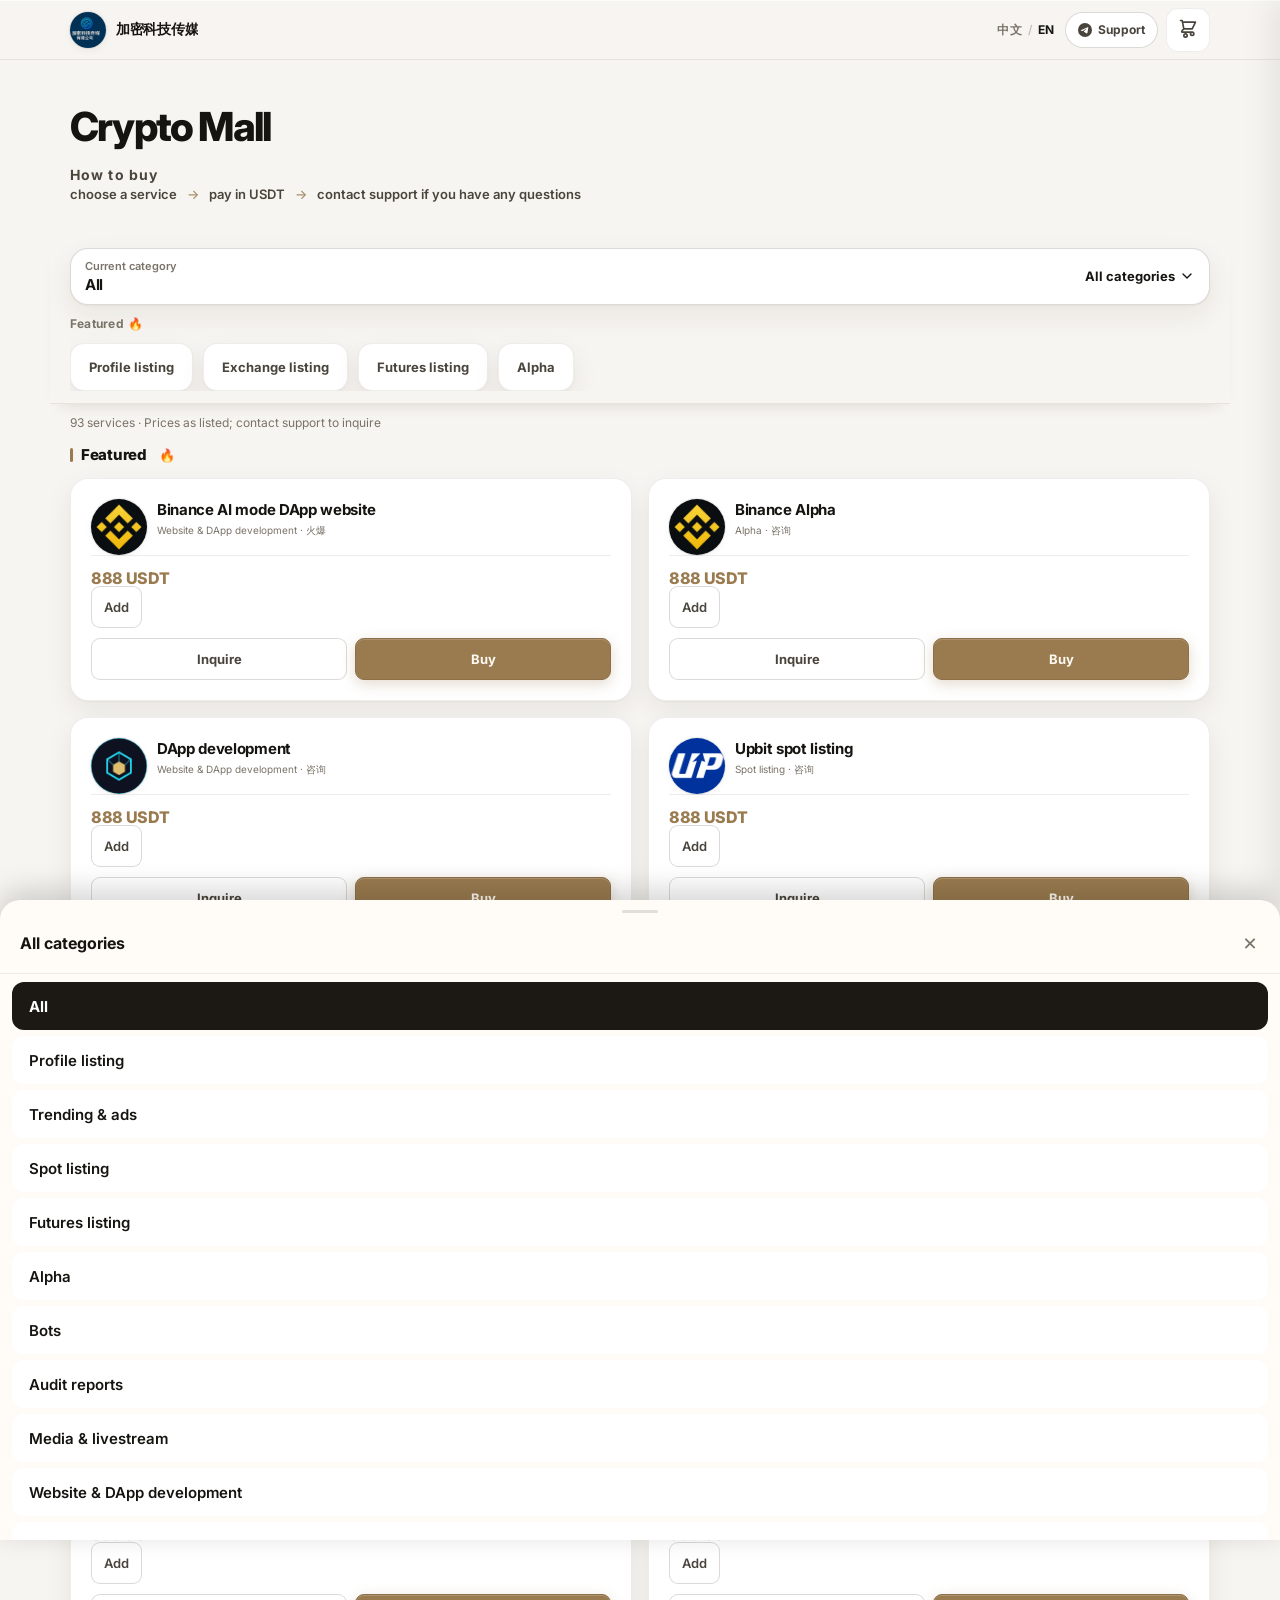
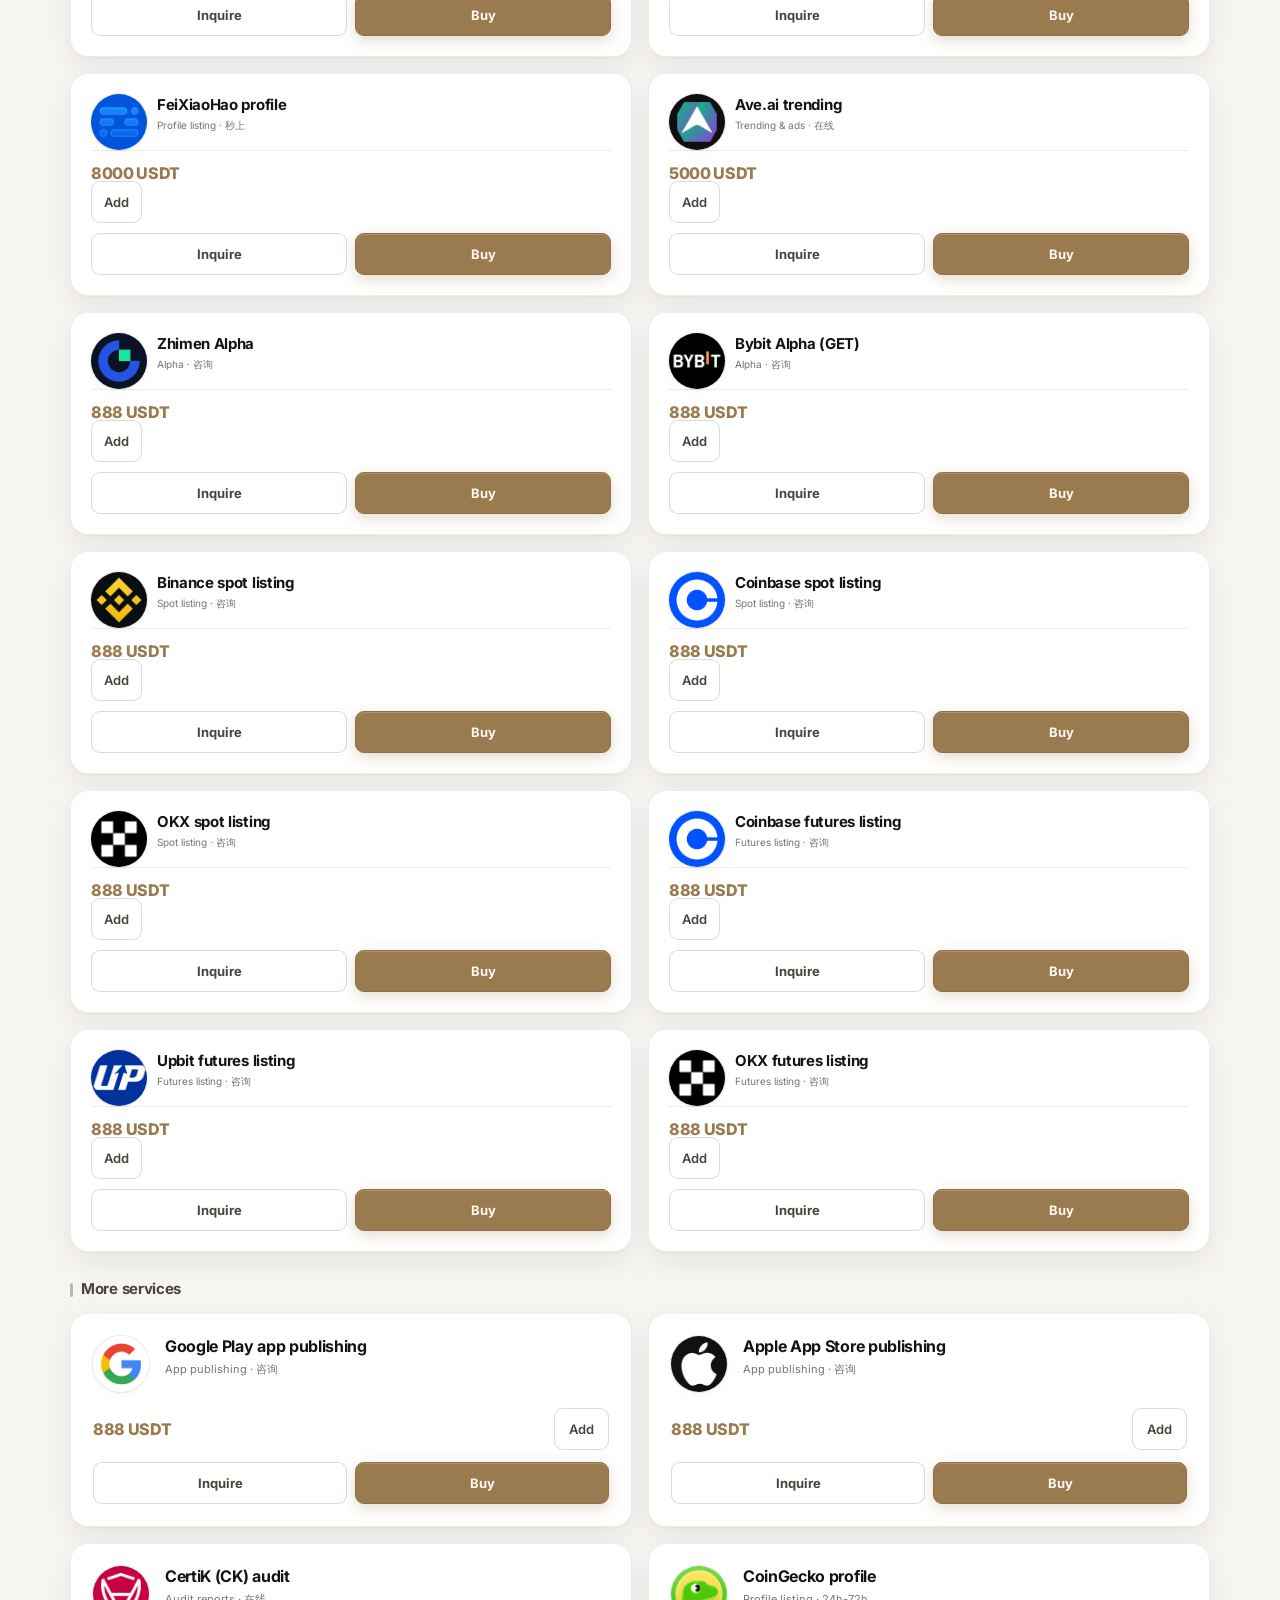
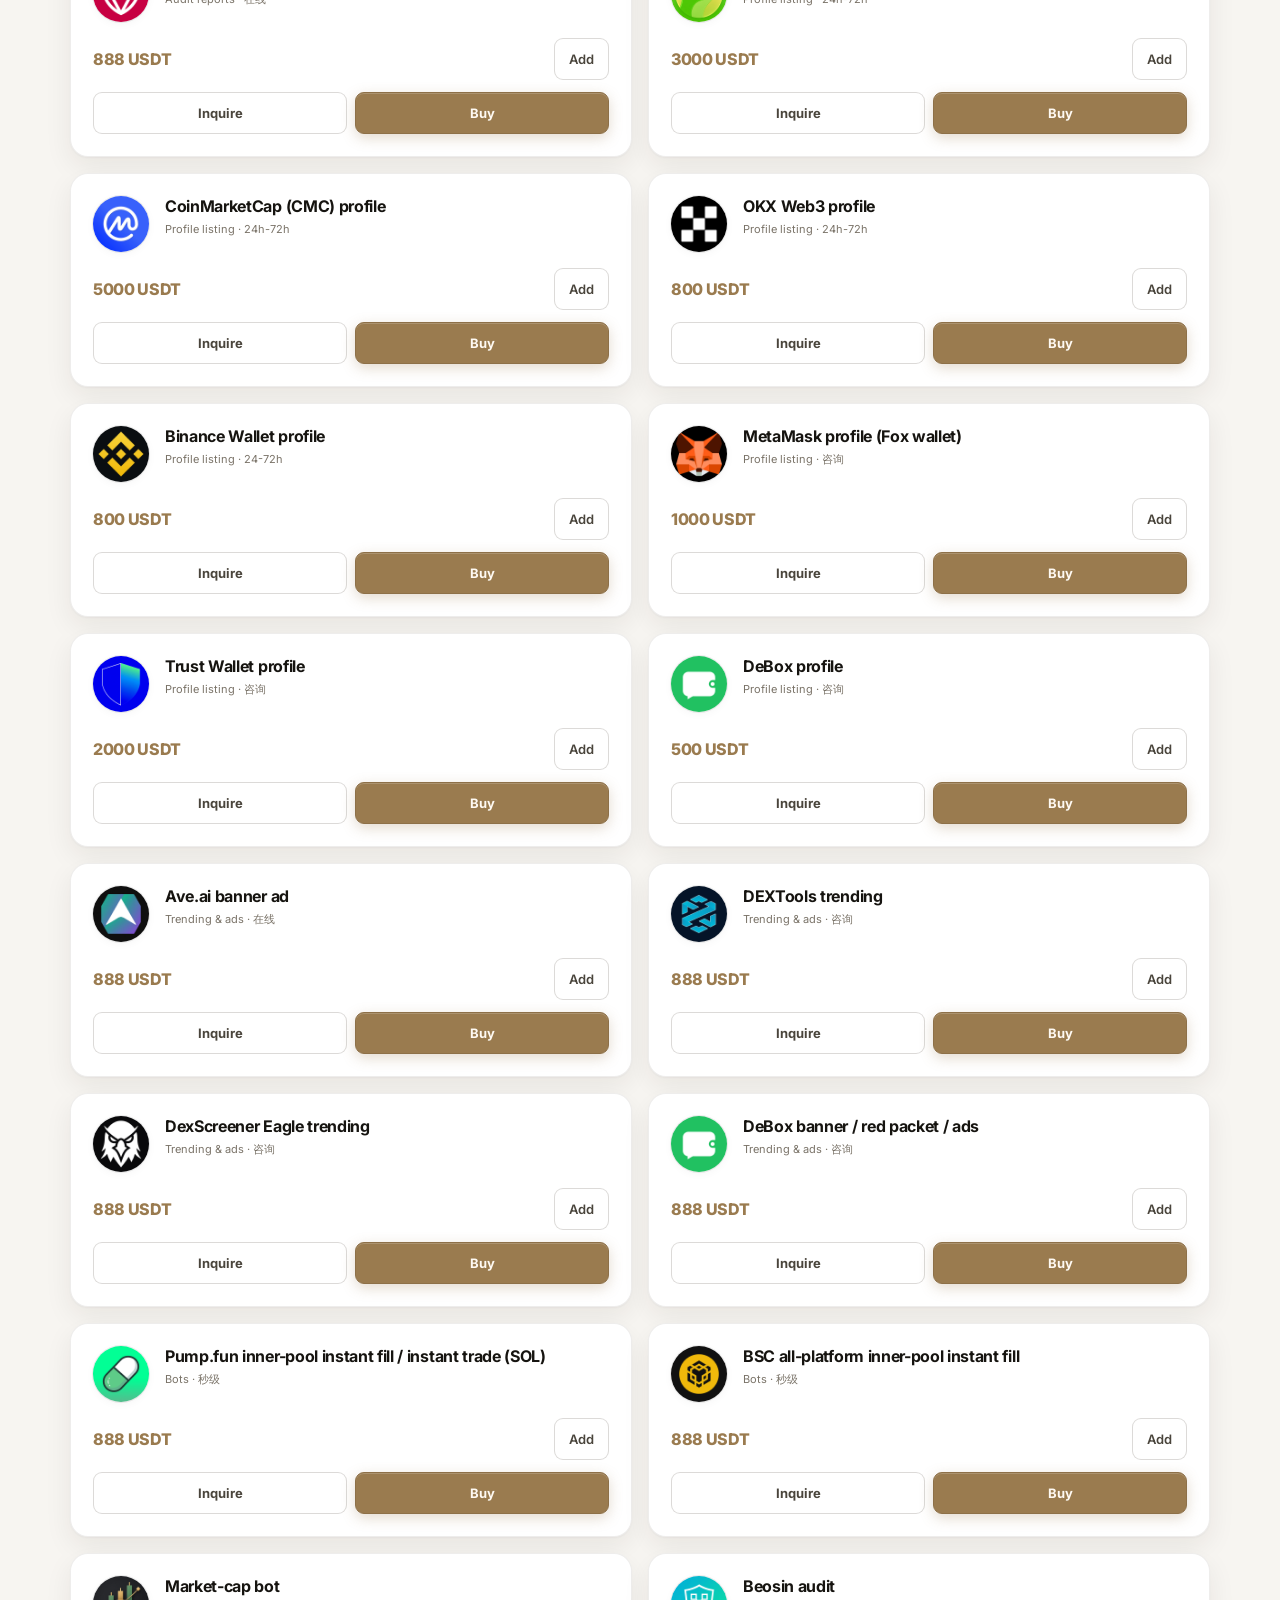
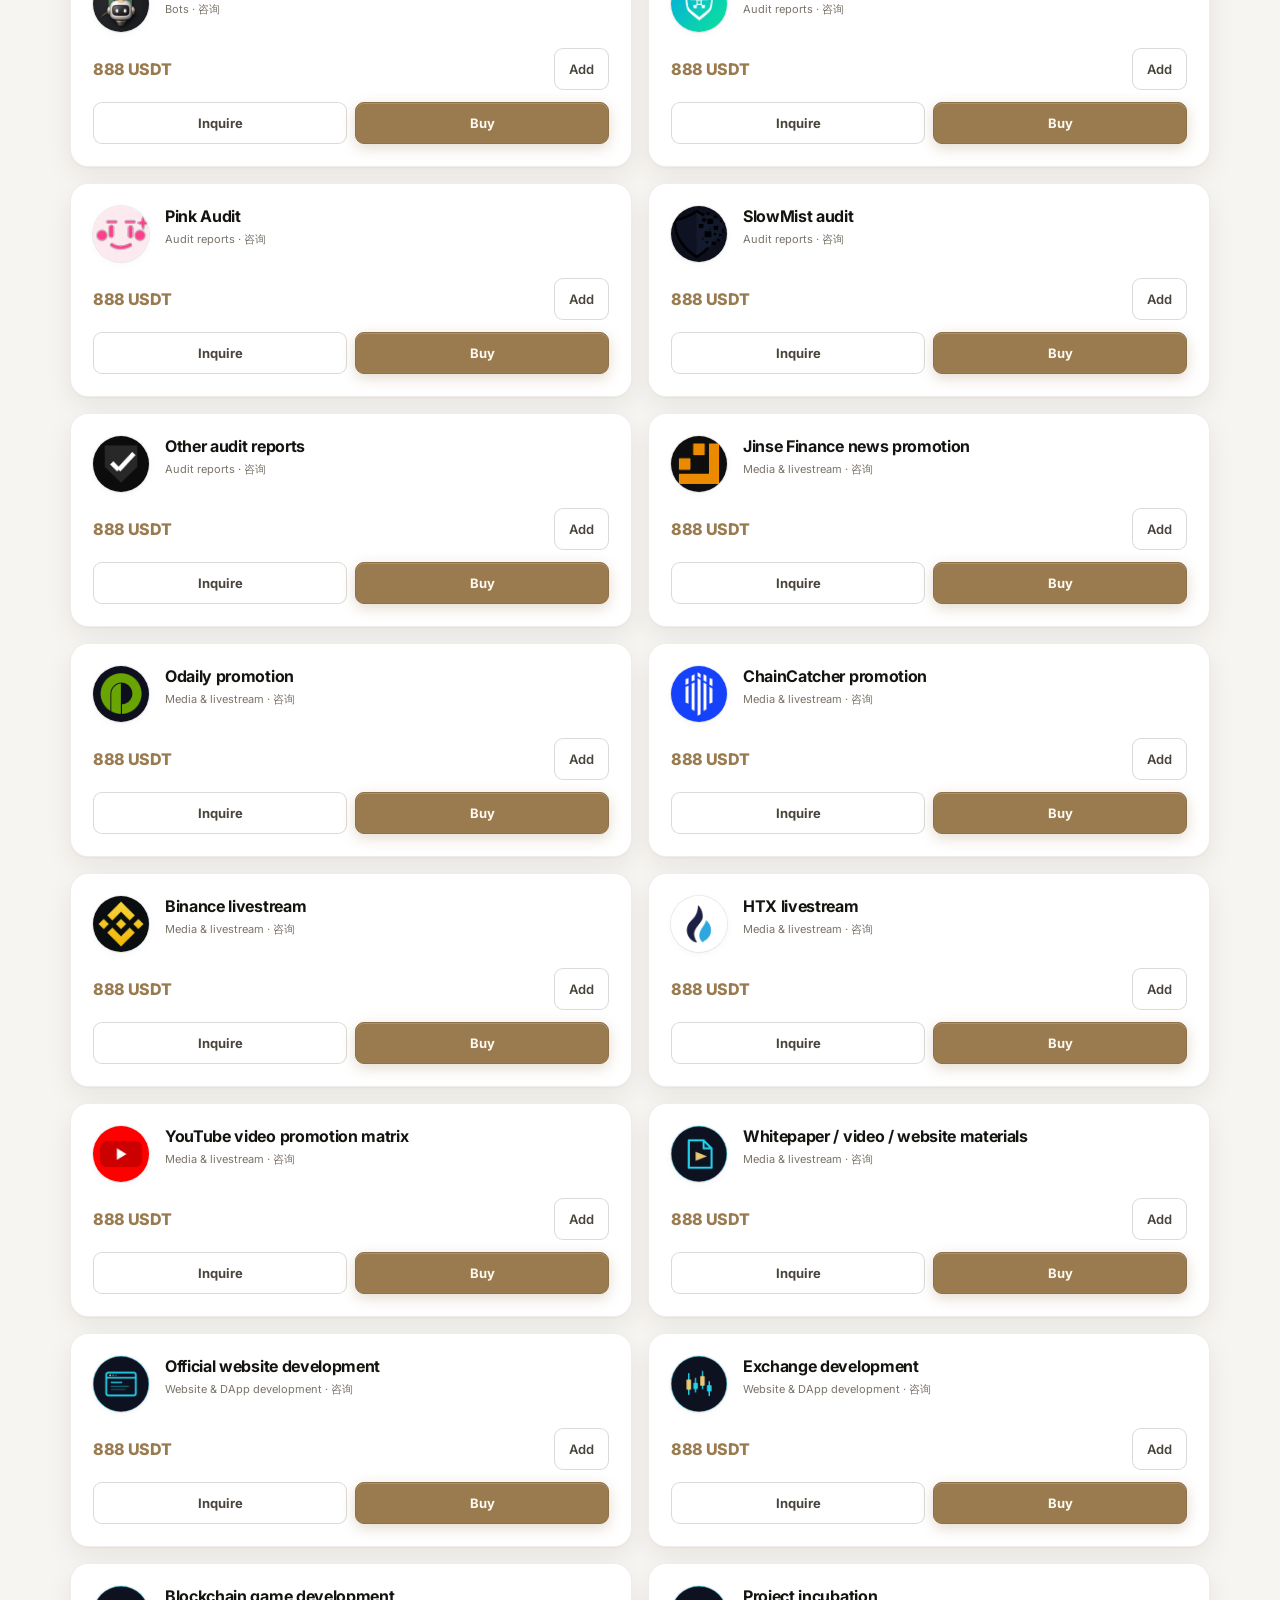
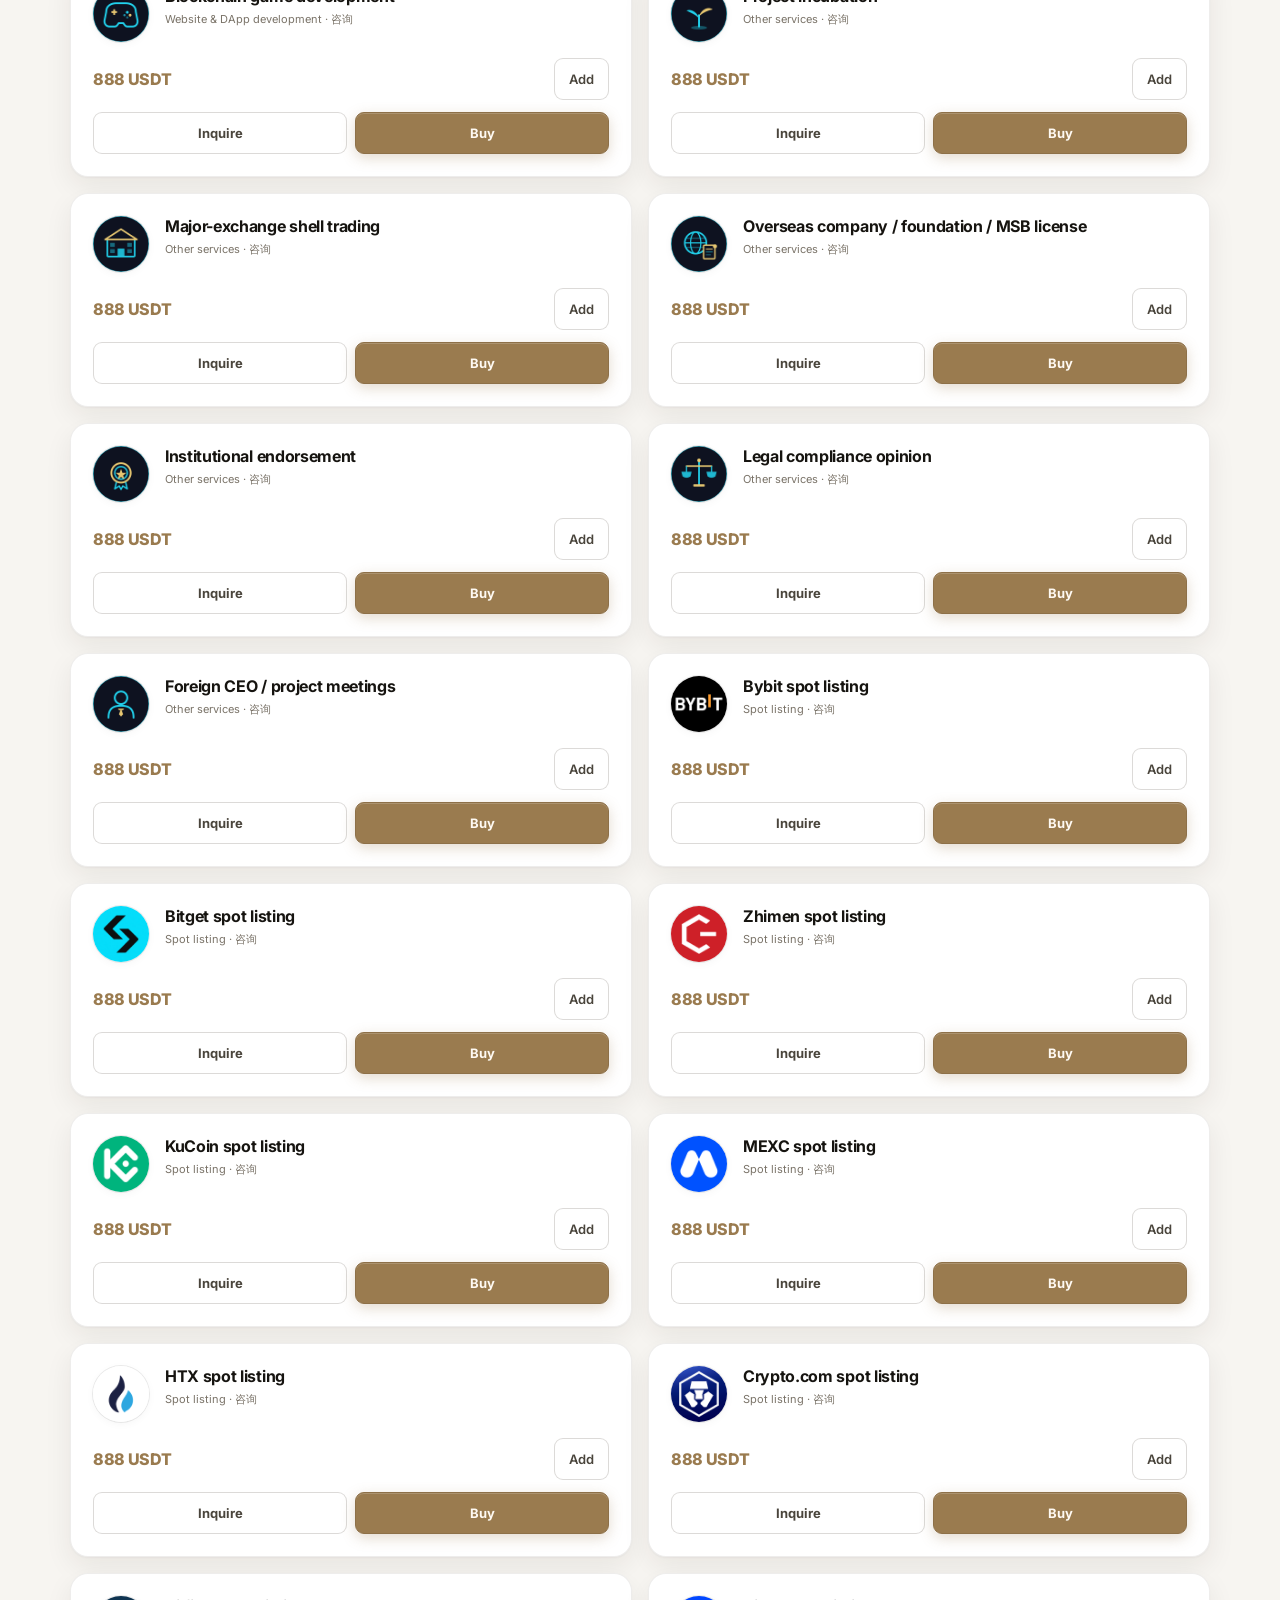
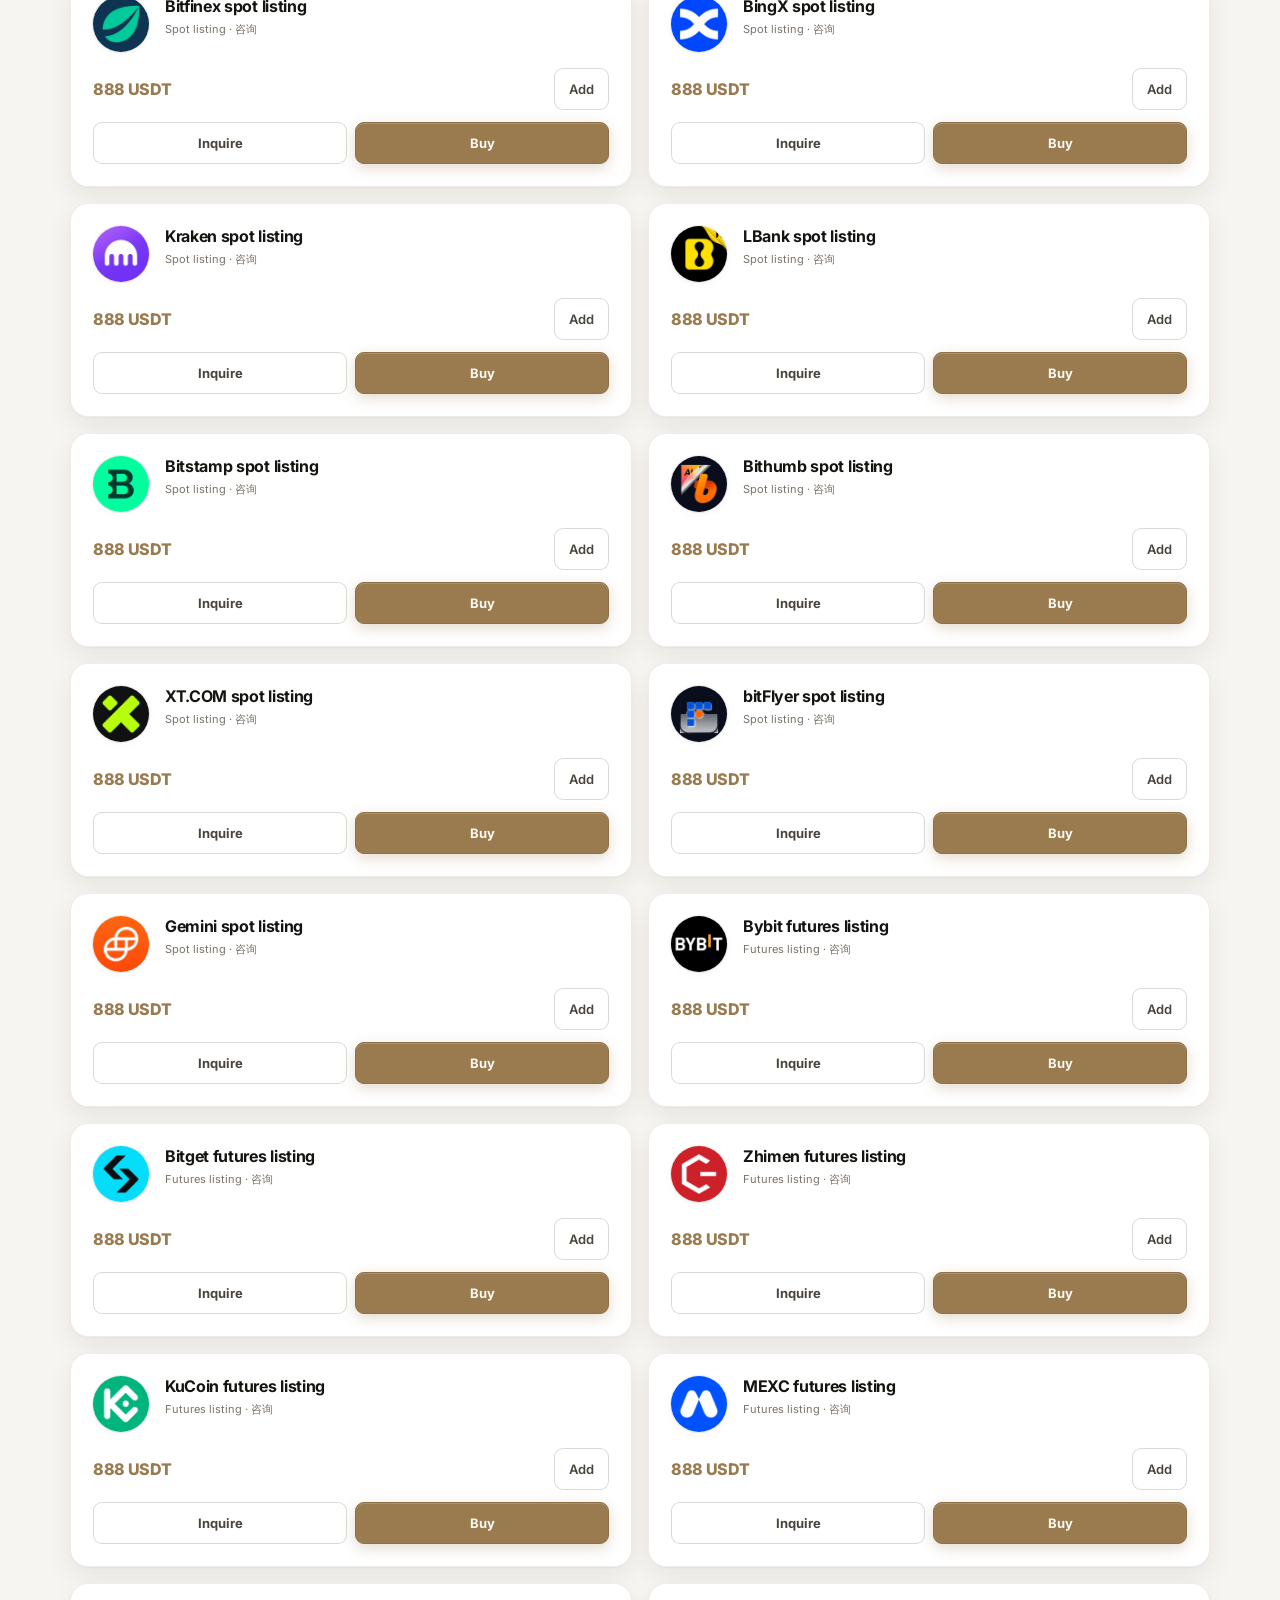
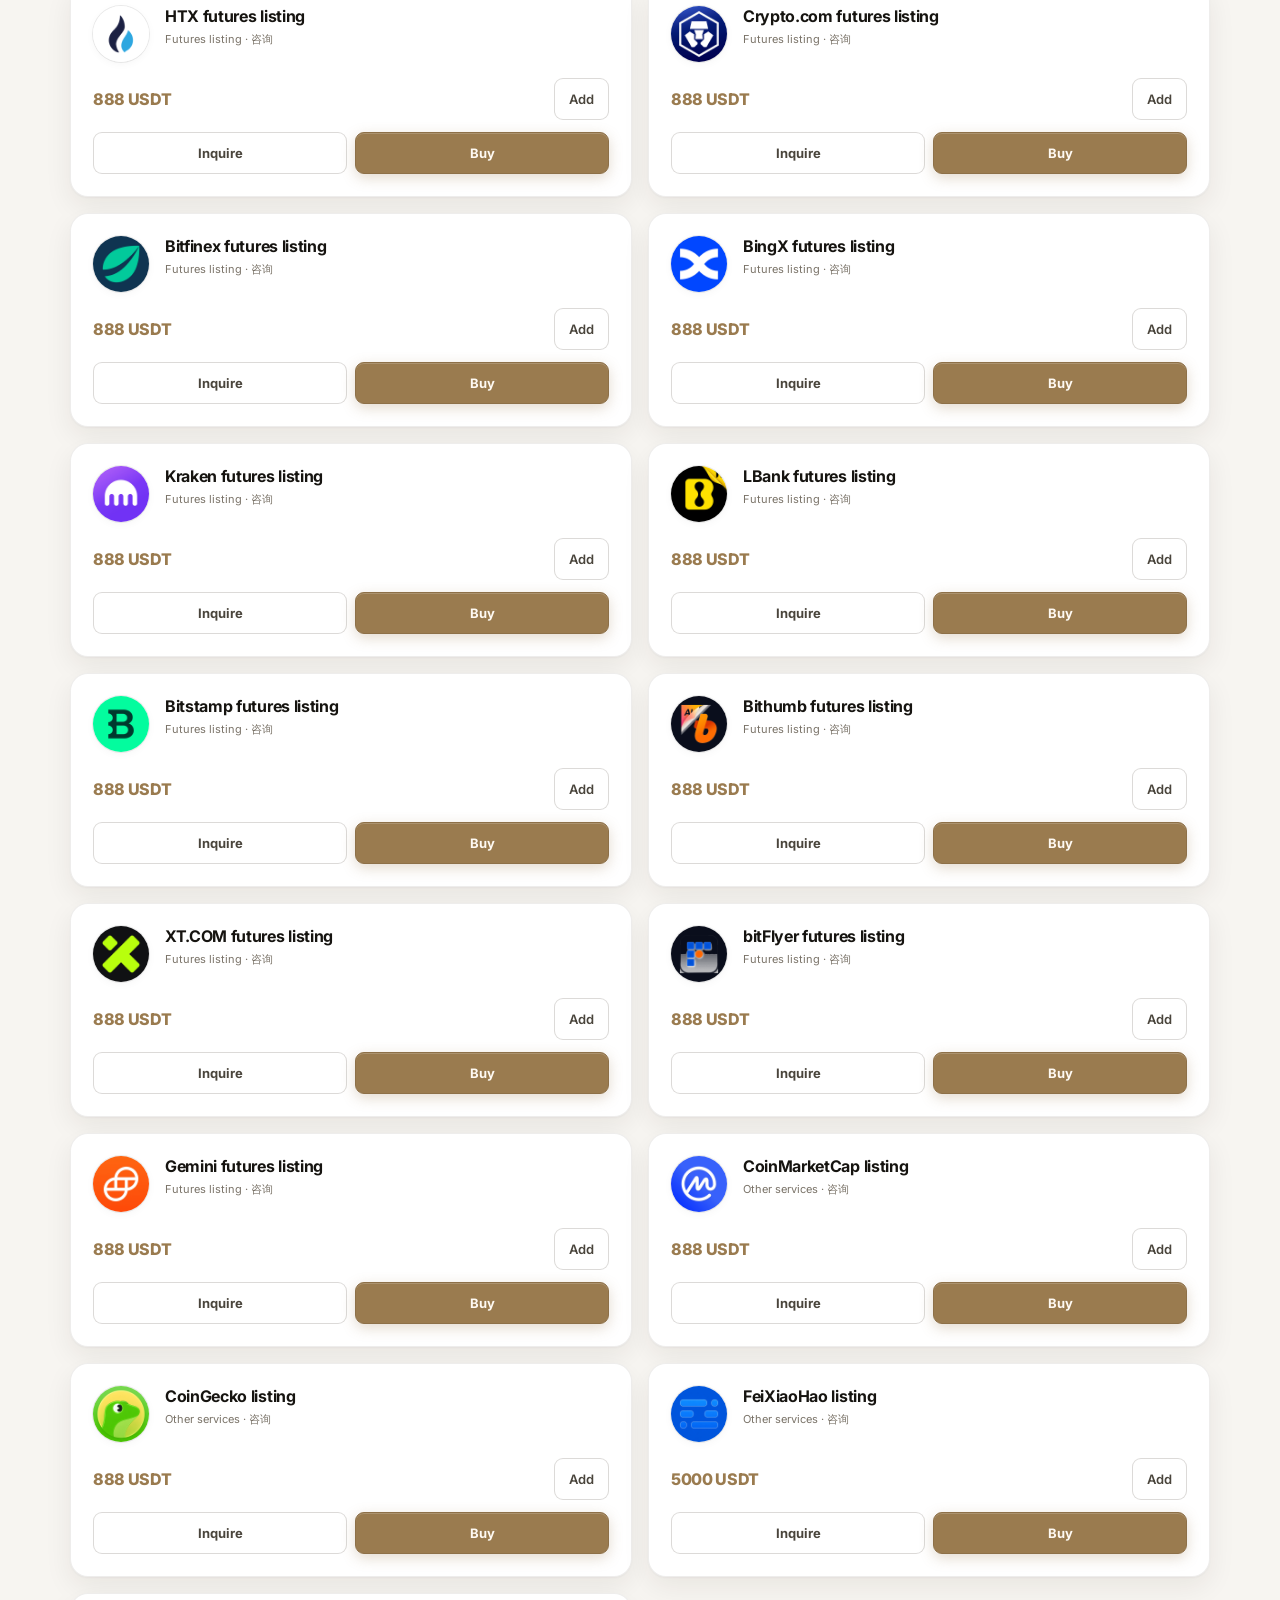
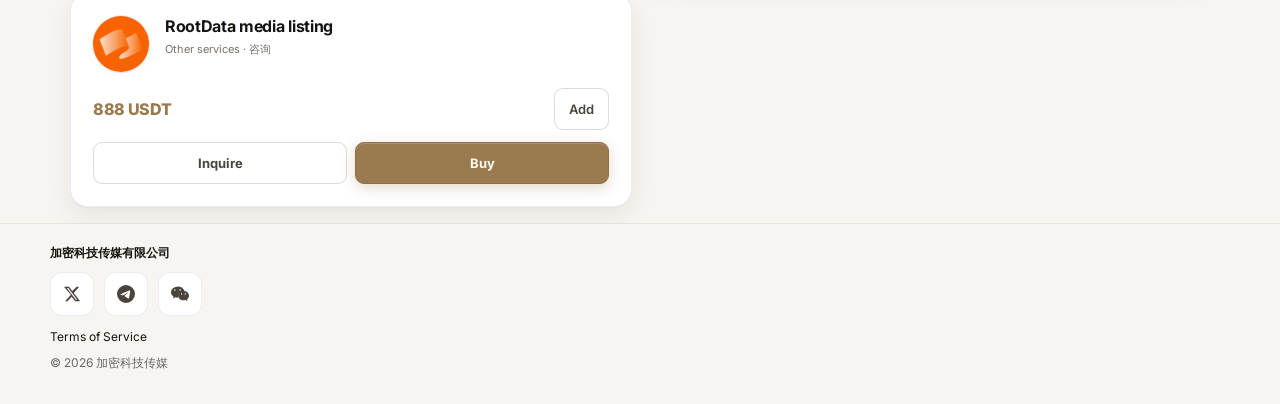
==== commit 1791d5a8: "v62: UI polish for hot-card add, sticky category bar, and mobile hero Add-to-cart on featured cards," ====
--- a/index.html
+++ b/index.html
@@ -3,9 +3,9 @@
 <head>
   <script>document.documentElement.setAttribute('data-region-pending','1');</script>
   <style>html[data-region-pending] body{visibility:hidden!important}</style>
-  <script src="assets/region-gate.js?v=20261127v61"></script>
-  <script src="assets/theme.js?v=20261127v61"></script>
-  <script src="assets/i18n.js?v=20261127v61"></script>
+  <script src="assets/region-gate.js?v=20261127v62"></script>
+  <script src="assets/theme.js?v=20261127v62"></script>
+  <script src="assets/i18n.js?v=20261127v62"></script>
 
   <meta charset="UTF-8" />
   <meta http-equiv="Cache-Control" content="no-cache, no-store, must-revalidate" />
@@ -16,11 +16,11 @@
   <link rel="preconnect" href="https://fonts.googleapis.com" />
   <link rel="preconnect" href="https://fonts.gstatic.com" crossorigin />
   <link href="https://fonts.googleapis.com/css2?family=Inter:wght@400;500;600;700;800&display=swap" rel="stylesheet" />
-  <link rel="icon" type="image/png" sizes="32x32" href="assets/favicon-32.png?v=20261127v61" />
-  <link rel="icon" type="image/png" sizes="16x16" href="assets/favicon-16.png?v=20261127v61" />
-  <link rel="apple-touch-icon" href="assets/apple-touch-icon.png?v=20261127v61" />
-  <link rel="shortcut icon" href="favicon.ico?v=20261127v61" />
-  <link rel="stylesheet" href="assets/app.css?v=20261127v61" />
+  <link rel="icon" type="image/png" sizes="32x32" href="assets/favicon-32.png?v=20261127v62" />
+  <link rel="icon" type="image/png" sizes="16x16" href="assets/favicon-16.png?v=20261127v62" />
+  <link rel="apple-touch-icon" href="assets/apple-touch-icon.png?v=20261127v62" />
+  <link rel="shortcut icon" href="favicon.ico?v=20261127v62" />
+  <link rel="stylesheet" href="assets/app.css?v=20261127v62" />
 </head>
 <body>
   <header class="site-header">
@@ -151,7 +151,7 @@
 
   <div id="toast-root"></div>
 
-  <script src="assets/verify.js?v=20261127v61"></script>
+  <script src="assets/verify.js?v=20261127v62"></script>
   <script>
   function tr(key, vars) {
     return (window.CryptoMallI18n && CryptoMallI18n.t) ? CryptoMallI18n.t(key, vars) : (typeof vars === 'string' ? vars : key);
@@ -362,6 +362,7 @@
     const priceLabel = formatPrice(p);
     const buyLabel = escapeHtml(tr('btn.buy'));
     const inquireLabel = escapeHtml(tr('btn.inquire'));
+    const addBtn = `<button type="button" data-cart="${p.id}" class="btn btn-ghost btn-xs btn-add" aria-label="${escapeHtml(tr('btn.add_aria'))}">${escapeHtml(tr('btn.add'))}</button>`;
     const actionBtns = `
           <div class="action-btns">
             <button type="button" data-inquire="${p.id}" class="btn btn-ghost btn-xs btn-inquire" aria-label="${inquireLabel}">${inquireLabel}</button>
@@ -382,7 +383,10 @@
           </div>
         </div>
         <div class="hot-card-bottom">
-          <div class="price">${priceLabel}</div>
+          <div class="row-actions-top">
+            <div class="price">${priceLabel}</div>
+            ${addBtn}
+          </div>
           ${actionBtns}
         </div>
       </article>`;
@@ -521,7 +525,7 @@
   async function init() {
     renderHeroFlow();
     document.getElementById('year').textContent = new Date().getFullYear();
-    CATALOG = await (await fetch('products.json?v=20261127v61')).json();
+    CATALOG = await (await fetch('products.json?v=20261127v62')).json();
     renderTabs();
     renderProducts();
     updateCartUI();
--- a/assets/app.css
+++ b/assets/app.css
@@ -1,11 +1,11 @@
-/* 加密货币商城 · Visual upgrade · 20261127v61 */
+/* 加密货币商城 · Visual upgrade · 20261127v62 */
 :root {
   --bg: #f7f5f1;
   --bg-elevated: #fffcf8;
   --card: #ffffff;
   --card-hover: #fffdf9;
   --header-bg: rgba(247, 245, 241, 0.88);
-  --tabs-bg: rgba(247, 245, 241, 0.94);
+  --tabs-bg: #f7f5f1;
   --border: rgba(40, 30, 16, 0.08);
   --border-hi: rgba(40, 30, 16, 0.05);
   --border-strong: rgba(40, 30, 16, 0.16);
@@ -254,6 +254,8 @@
   box-shadow: 0 1px 2px rgba(0,0,0,0.06);
 }
 .btn-add {
+  min-height: 44px;
+  min-width: 44px;
   opacity: 1;
   font-weight: 600;
   color: var(--text-secondary);
@@ -302,11 +304,10 @@
   top: var(--header-h);
   z-index: 40;
   margin: 0 -14px;
-  padding: 8px 0 10px;
+  padding: 8px 0 12px;
   background: var(--tabs-bg);
-  backdrop-filter: blur(16px);
-  -webkit-backdrop-filter: blur(16px);
   border-bottom: 1px solid var(--border);
+  box-shadow: 0 10px 16px -12px rgba(40, 30, 16, 0.18);
 }
 .tabs-fade { position: relative; }
 .tabs-fade::before,
@@ -843,12 +844,19 @@
 
 /* Footer */
 .site-footer {
+  width: 100%;
   margin-top: auto;
   border-top: 1px solid var(--border);
   background: var(--bg);
   padding-bottom: calc(12px + env(safe-area-inset-bottom, 0px));
 }
-.site-footer .inner { padding: 20px 0 20px; font-size: 12px; color: var(--text-muted); }
+.site-footer .inner {
+  margin-left: auto;
+  margin-right: auto;
+  padding: 20px 0 20px;
+  font-size: 12px;
+  color: var(--text-muted);
+}
 .footer-brand { color: var(--text); font-weight: 600; margin-bottom: 10px; }
 .ver { display: none !important; }
 .socials { display: flex; gap: 10px; margin: 10px 0 12px; }
@@ -992,7 +1000,7 @@
 
 .net-grid {
   display: grid;
-  grid-template-columns: 1fr 1fr;
+  grid-template-columns: repeat(3, minmax(0, 1fr));
   gap: 8px;
   margin-bottom: 14px;
 }
@@ -1221,10 +1229,11 @@
 /* Toast */
 #toast-root {
   position: fixed;
-  bottom: calc(72px + env(safe-area-inset-bottom, 0px));
+  top: calc(var(--header-h) + 12px);
+  bottom: auto;
   left: 50%;
   transform: translateX(-50%);
-  z-index: 100;
+  z-index: 55;
   width: 90%;
   max-width: 360px;
   display: flex;
@@ -1232,6 +1241,8 @@
   gap: 8px;
   pointer-events: none;
 }
+#cart-overlay { z-index: 60; }
+#cart-drawer { z-index: 70; }
 .toast {
   pointer-events: auto;
   background: var(--ink);
@@ -1319,9 +1330,11 @@
 
 .header-actions { display: flex; align-items: center; gap: 8px; flex-shrink: 0; }
 
-@media (max-width: 380px) {
+@media (max-width: 520px) {
   .btn-support .support-label { display: none; }
   .btn-support { padding: 8px 10px; min-width: 40px; justify-content: center; }
+}
+@media (max-width: 380px) {
   .btn-xs { min-width: 44px; padding: 8px 10px; }
   .logo-circle { width: 48px; height: 48px; }
   .product-row { gap: 12px; padding: 16px; }
@@ -1427,8 +1440,9 @@
 }
 .hot-card-bottom {
   display: flex;
-  align-items: center;
-  justify-content: space-between;
+  flex-direction: column;
+  align-items: stretch;
+  justify-content: flex-start;
   gap: 10px;
   margin-top: auto;
   padding-top: 14px;
@@ -1436,10 +1450,8 @@
 }
 .hot-card .price { font-size: 16px; }
 .hot-card .action-btns { gap: 8px; width: 100%; }
-.hot-card-bottom {
-  flex-wrap: wrap;
-}
-.hot-card-bottom .price { width: 100%; }
+.hot-card-bottom .row-actions-top { width: 100%; }
+.hot-card-bottom .price { width: auto; }
 .hot-card .btn-xs {
   min-height: 42px;
   min-width: 0;
@@ -1624,6 +1636,7 @@
   font-weight: 800;
   letter-spacing: -0.04em;
   line-height: 1.15;
+  color: var(--price);
 }
 .inquire-ref-note {
   display: block;
@@ -1753,7 +1766,7 @@
   --card: #1a1a1a;
   --card-hover: #202022;
   --header-bg: rgba(17, 17, 17, 0.88);
-  --tabs-bg: rgba(17, 17, 17, 0.94);
+  --tabs-bg: #111111;
   --border: rgba(255, 255, 255, 0.08);
   --border-hi: rgba(255, 255, 255, 0.05);
   --border-strong: rgba(255, 255, 255, 0.16);
@@ -1772,7 +1785,7 @@
   --amber: #e6c36a;
   --text: #f2efe8;
   --text-secondary: #c4bfb5;
-  --text-muted: #8a857c;
+  --text-muted: #b0aaa0;
   --price: #c4a36b;
   --ink: #f2efe8;
   --on-ink: #161410;
@@ -1938,16 +1951,27 @@
   filter: brightness(1.22) contrast(1.06);
 }
 
-/* Mobile hero steps: allow the last step to wrap cleanly */
+/* Mobile hero steps: vertical flow with down arrows */
 @media (max-width: 639px) {
   .hero-steps {
     flex-direction: column;
     align-items: flex-start;
-    gap: 8px;
+    gap: 0;
   }
-  .hero-steps li { width: 100%; }
+  .hero-steps li {
+    width: auto;
+    max-width: 100%;
+    position: relative;
+    padding-bottom: 20px;
+  }
+  .hero-steps li:last-child { padding-bottom: 0; }
   .hero-steps li:not(:last-child)::after {
-    content: "→";
-    margin-left: 10px;
+    content: "↓";
+    position: absolute;
+    left: 0;
+    bottom: 2px;
+    margin: 0;
+    line-height: 16px;
+    font-size: 11px;
   }
 }
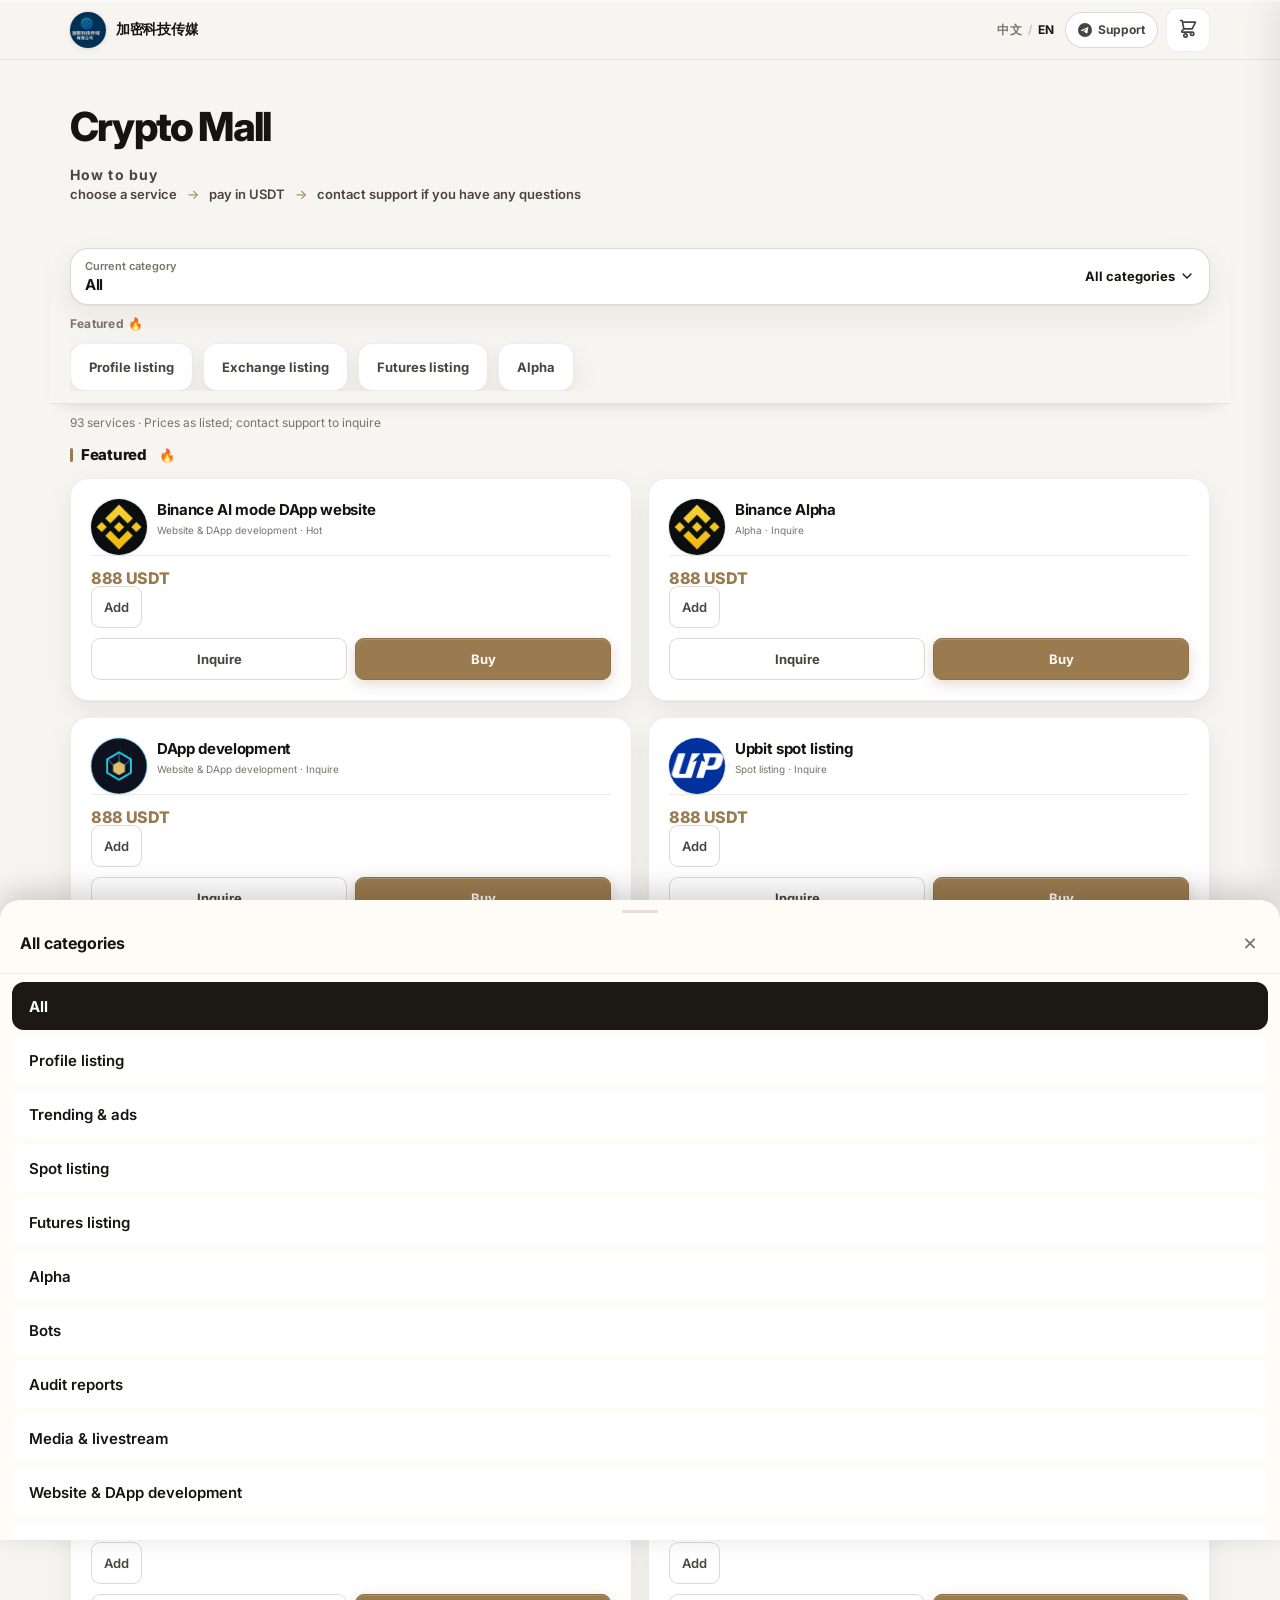
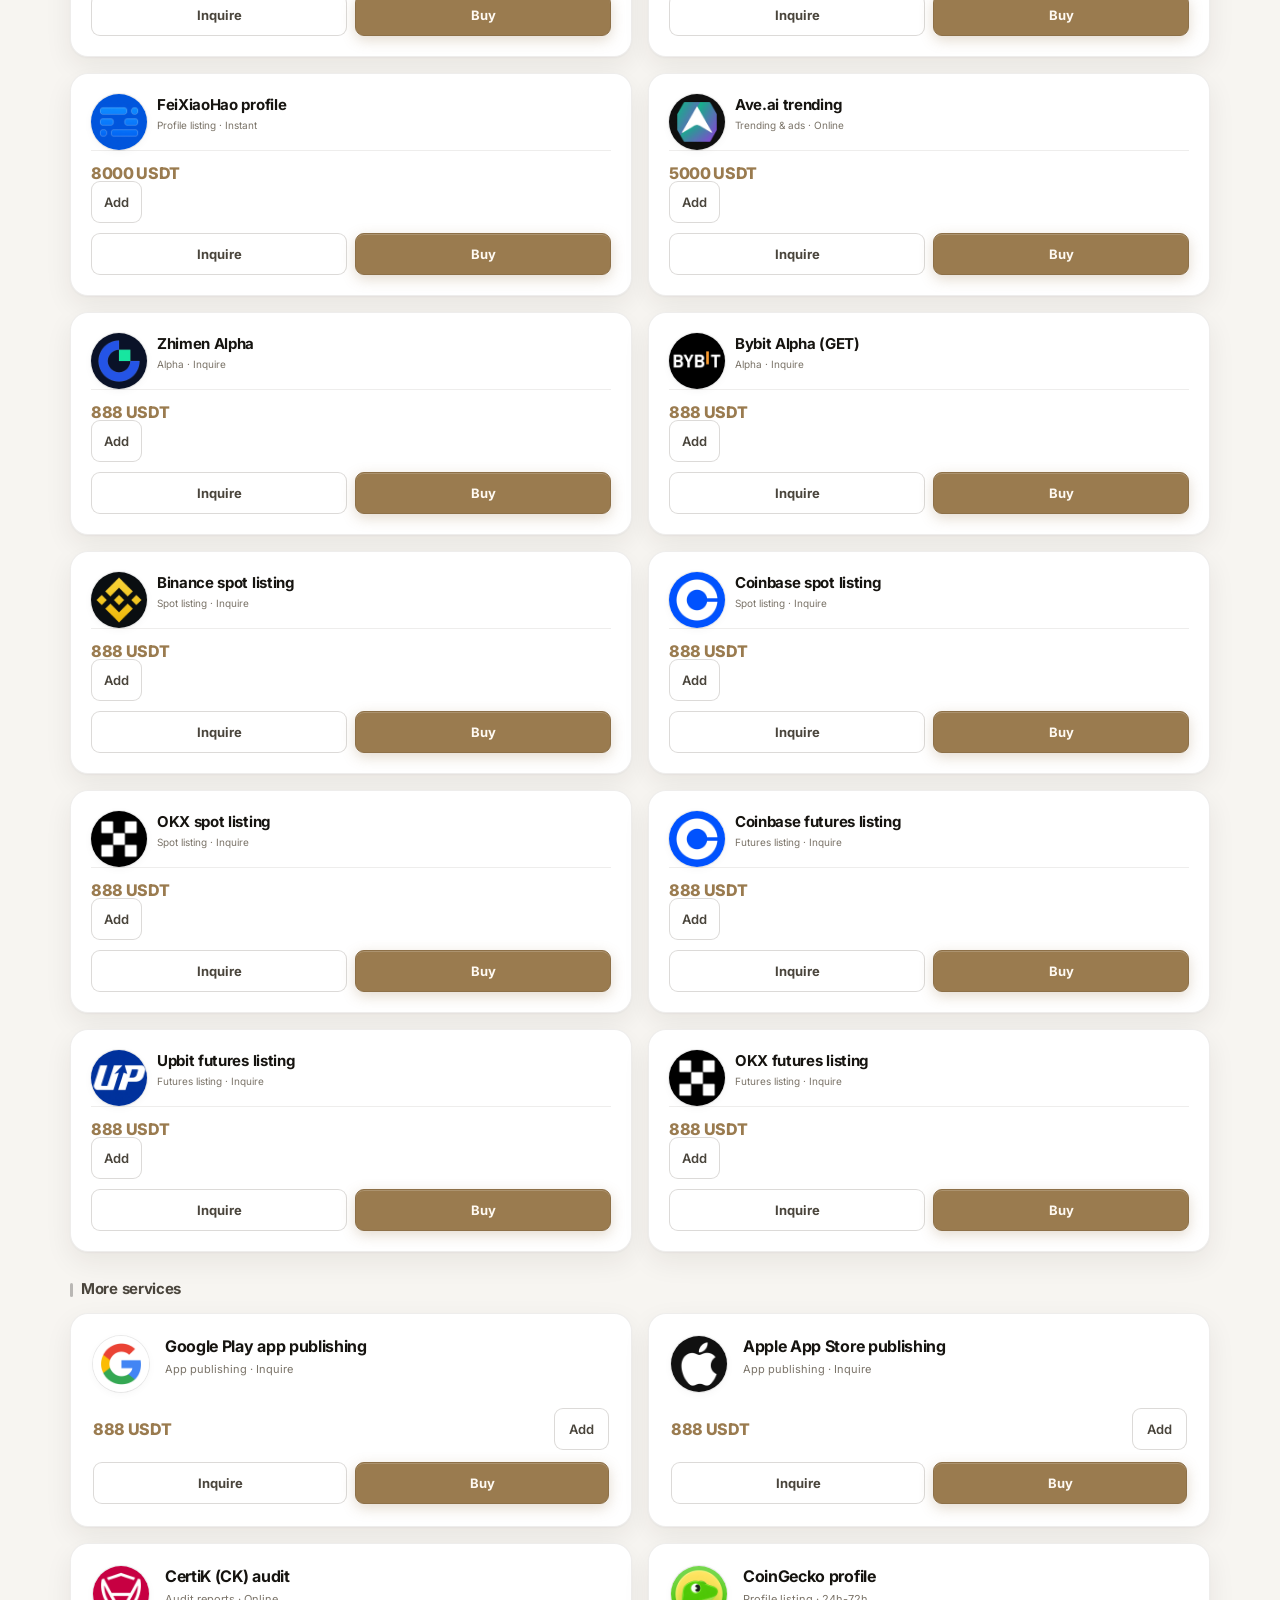
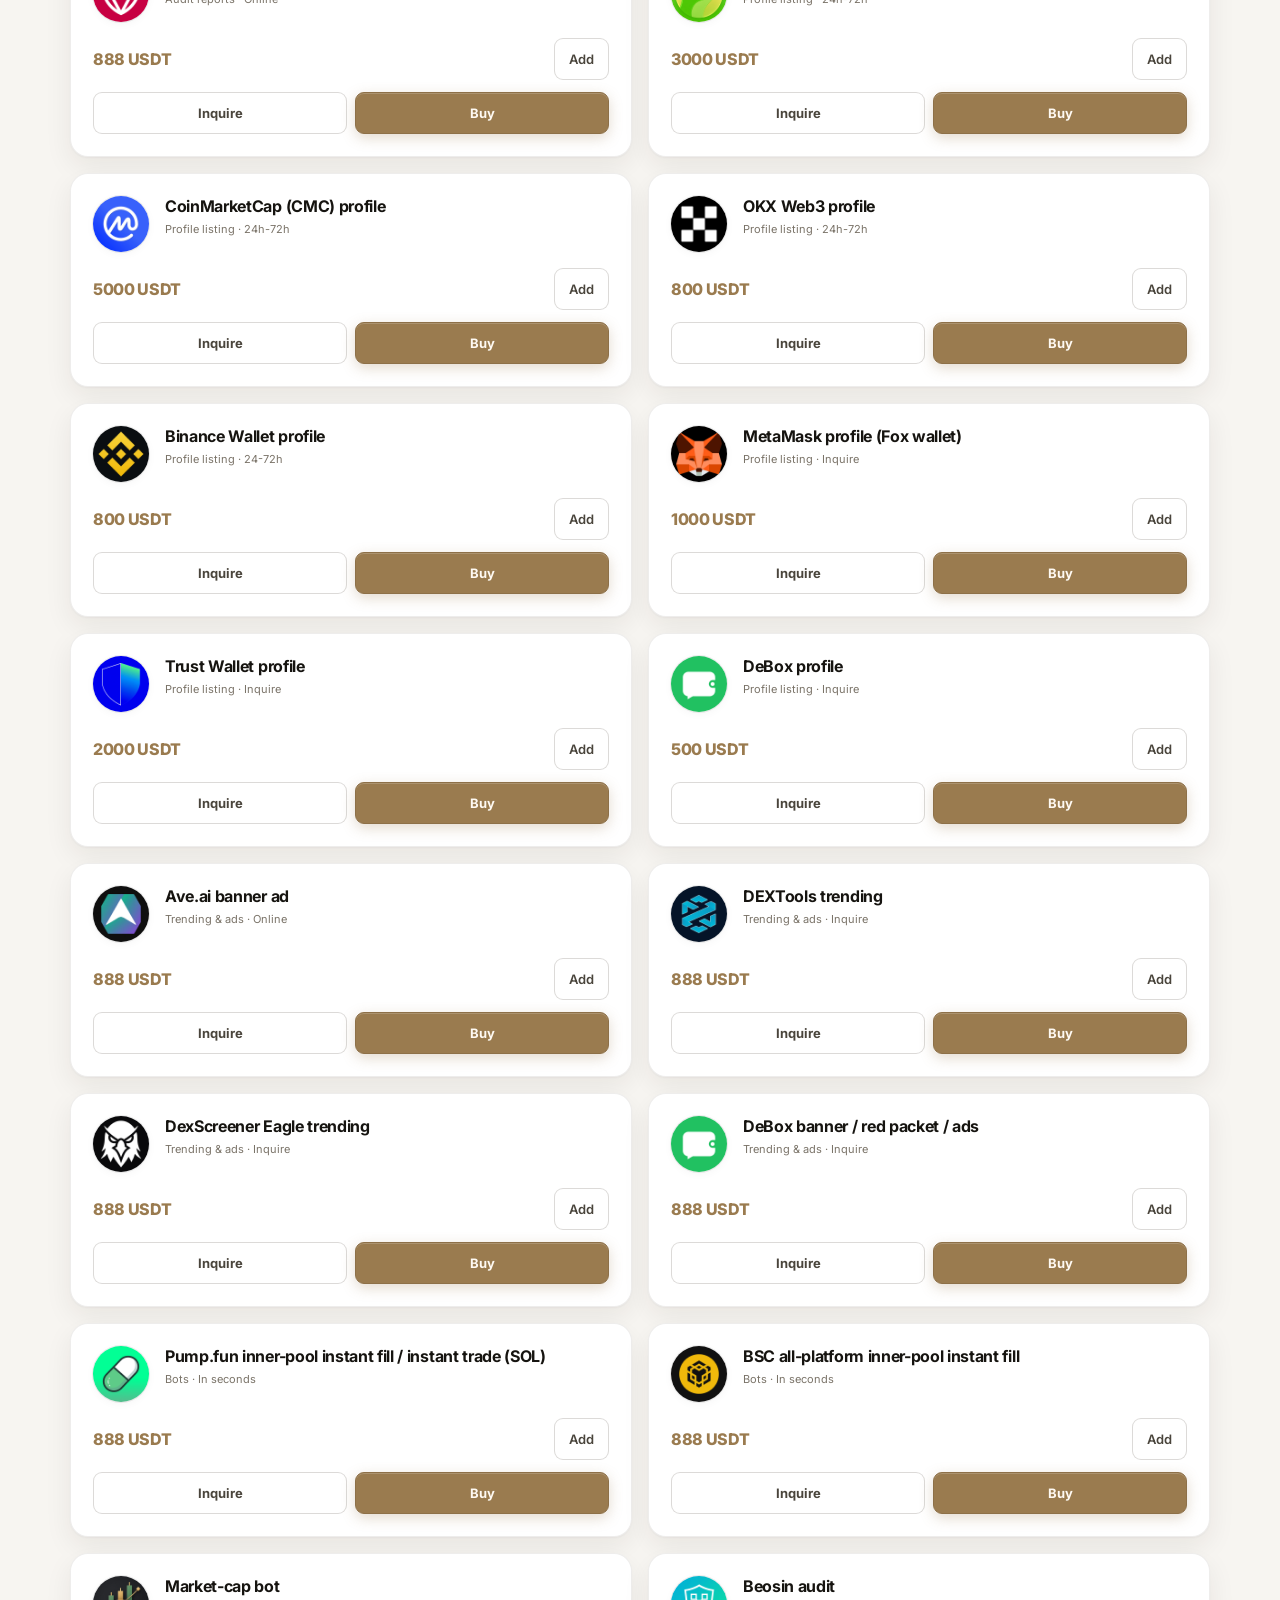
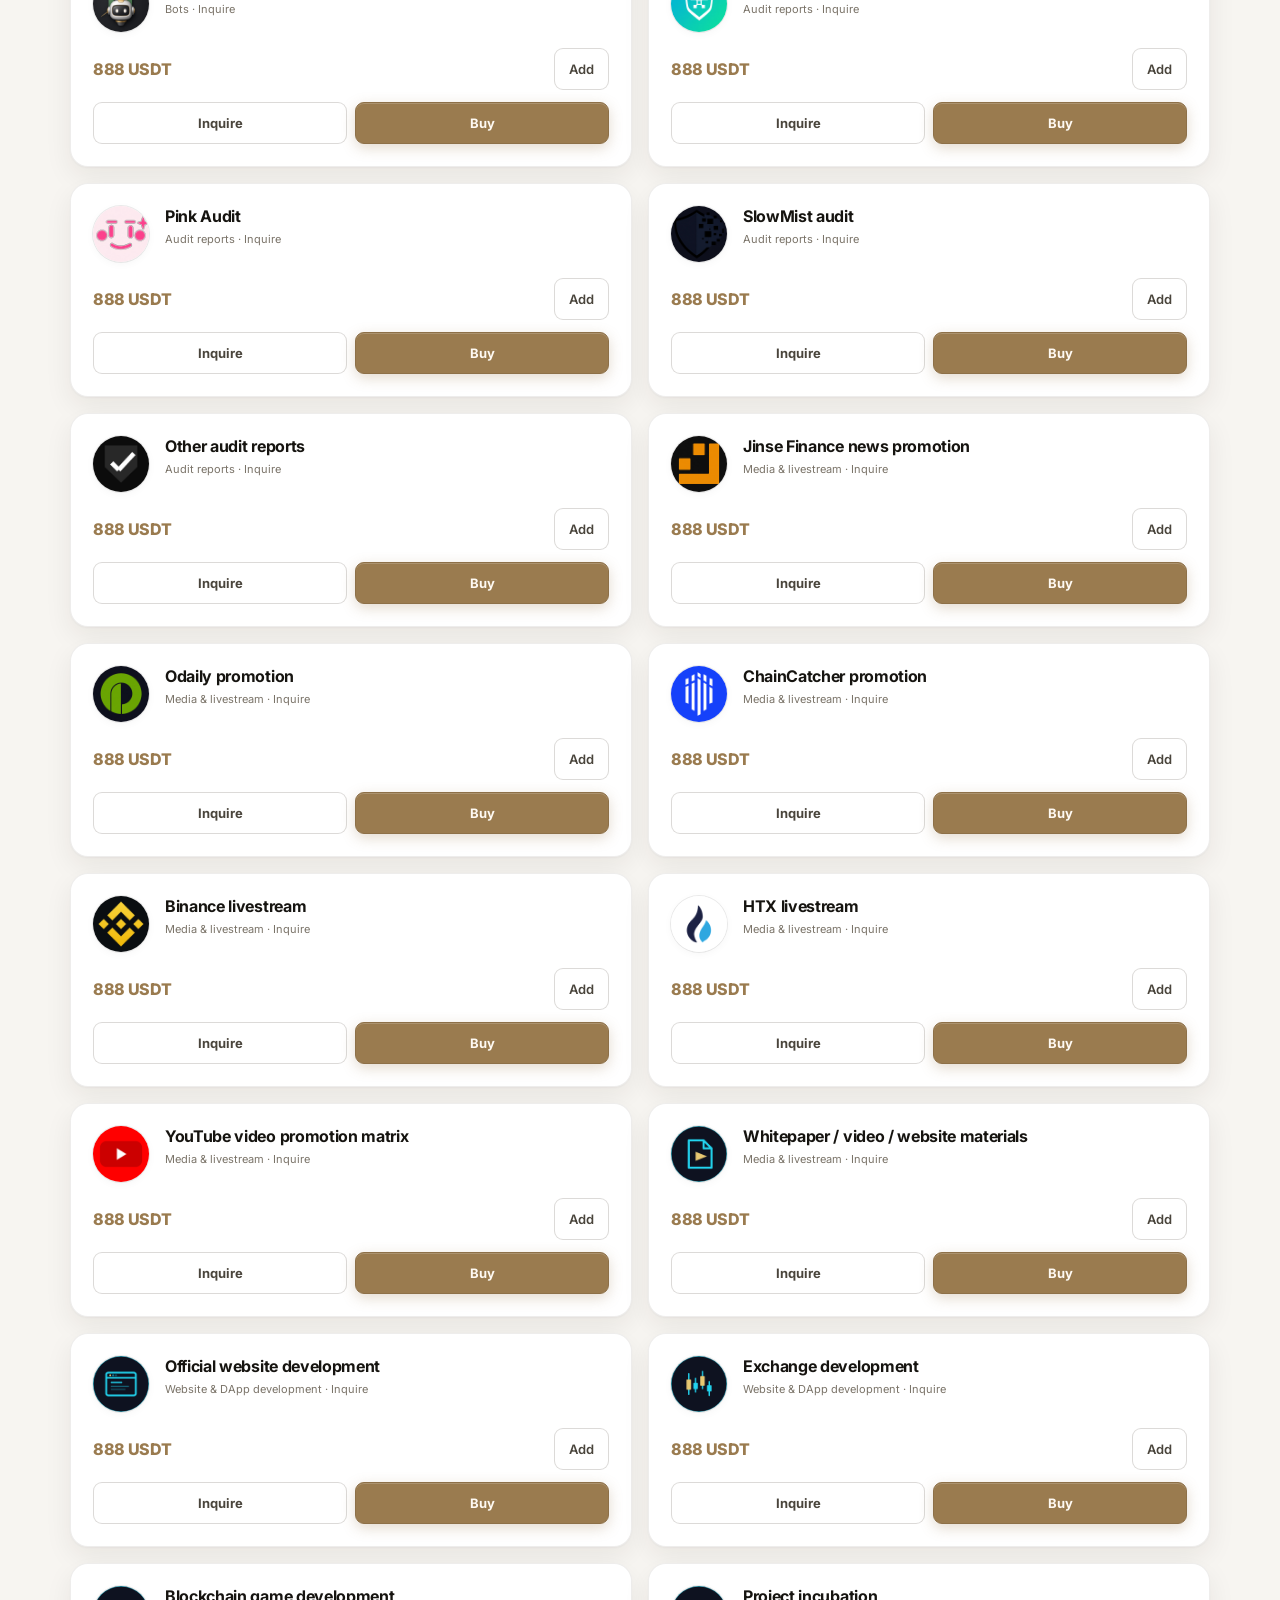
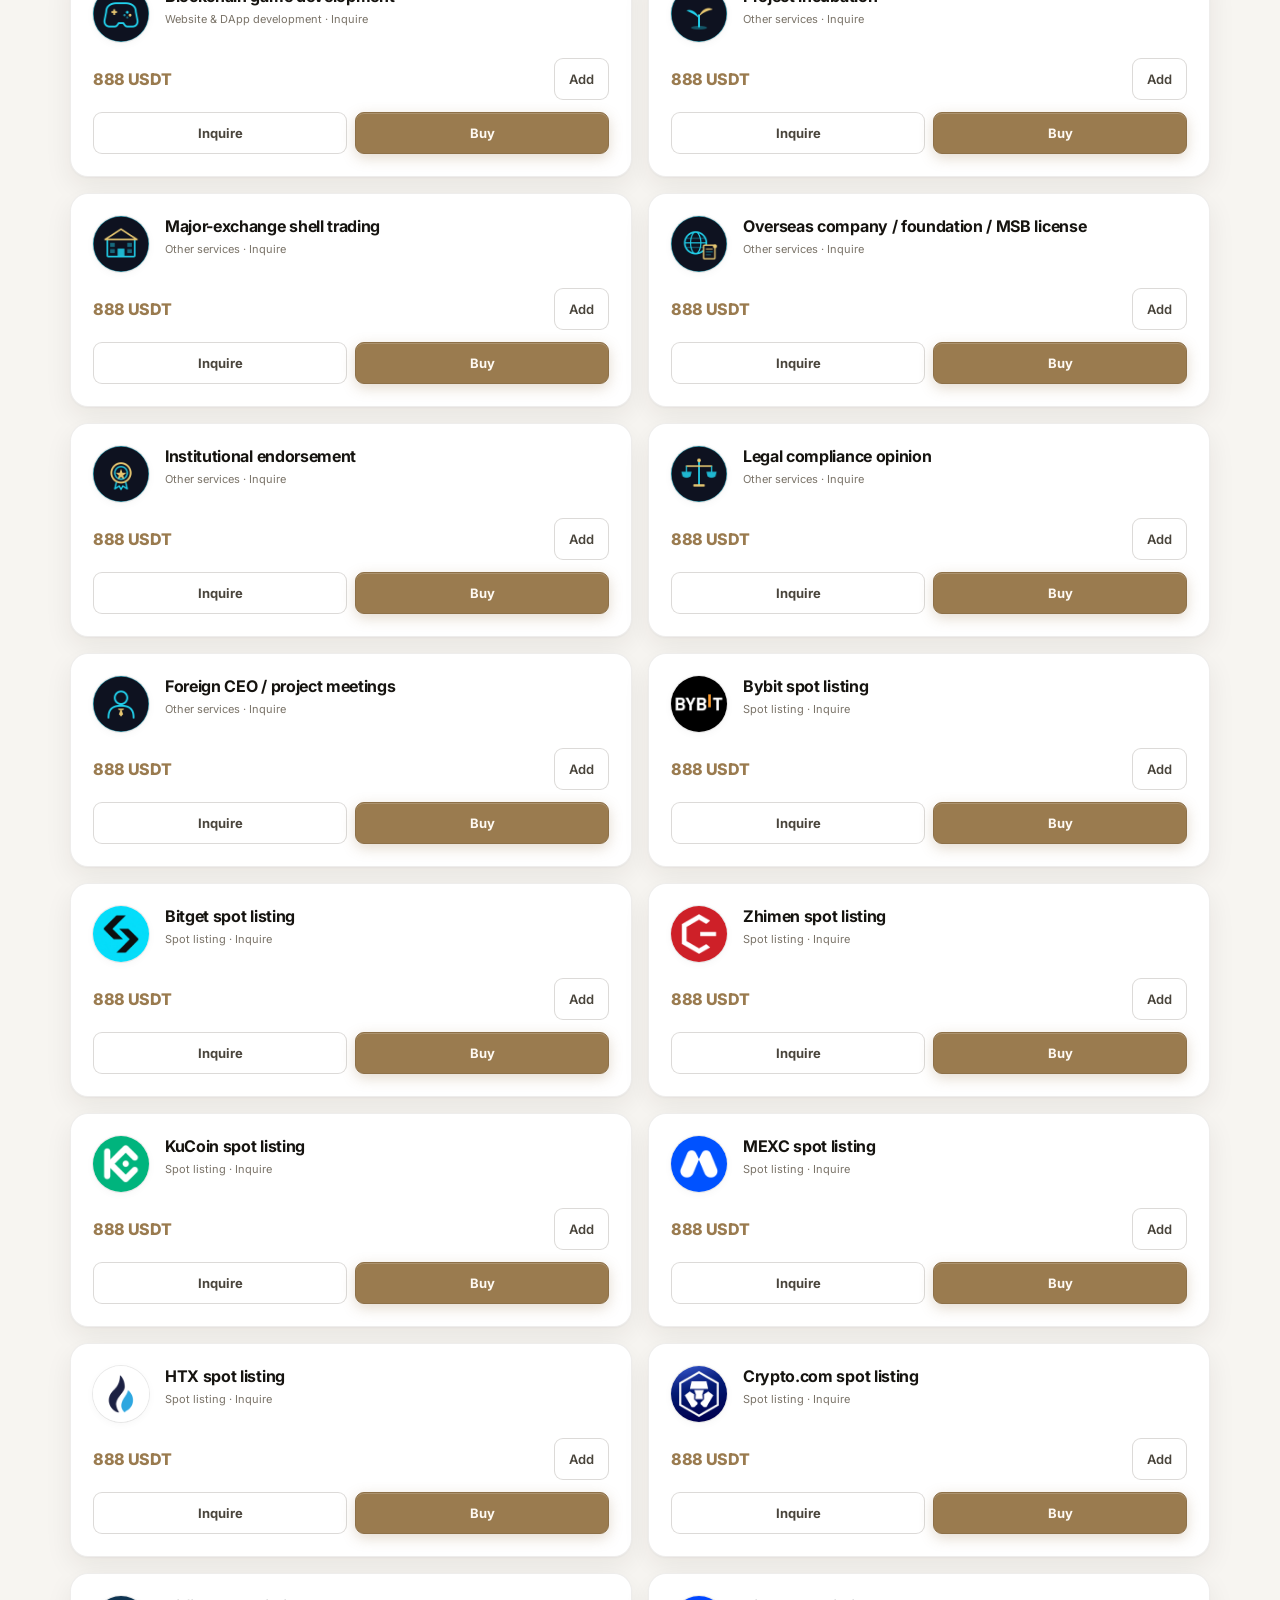
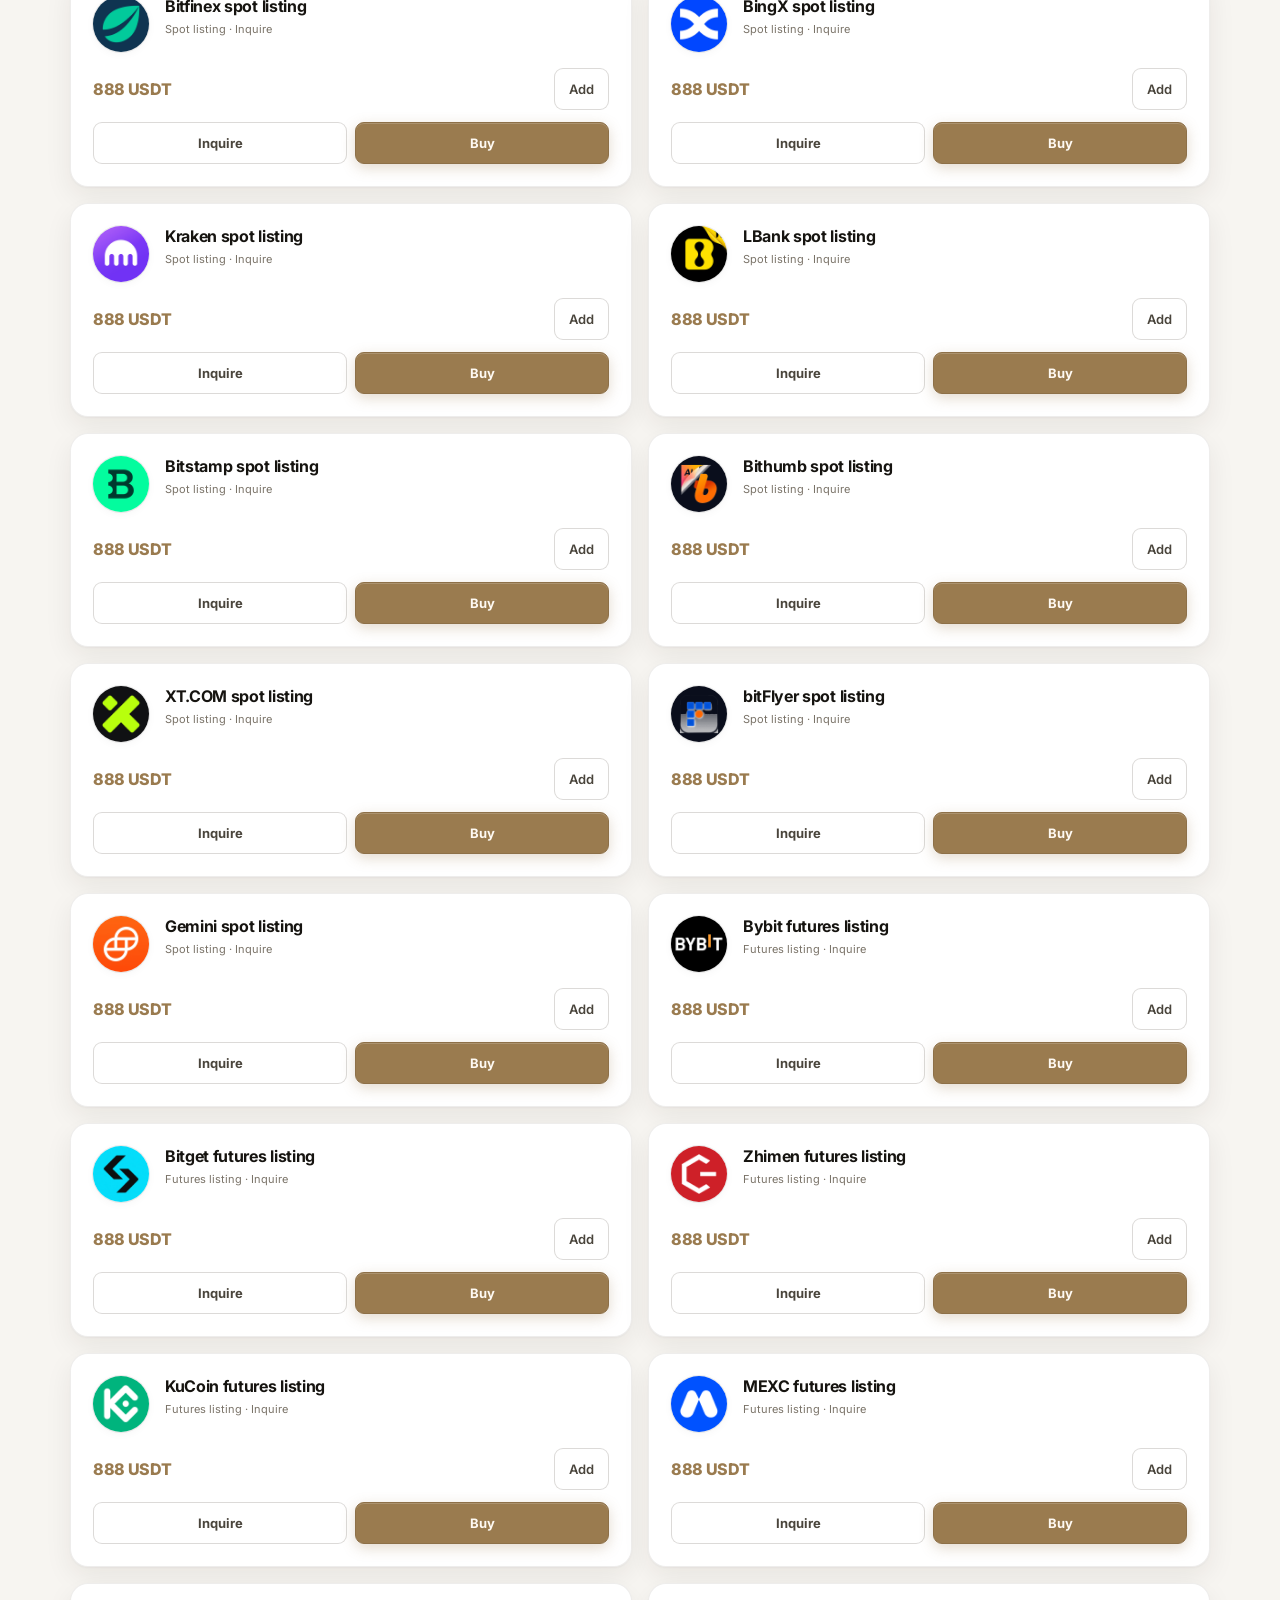
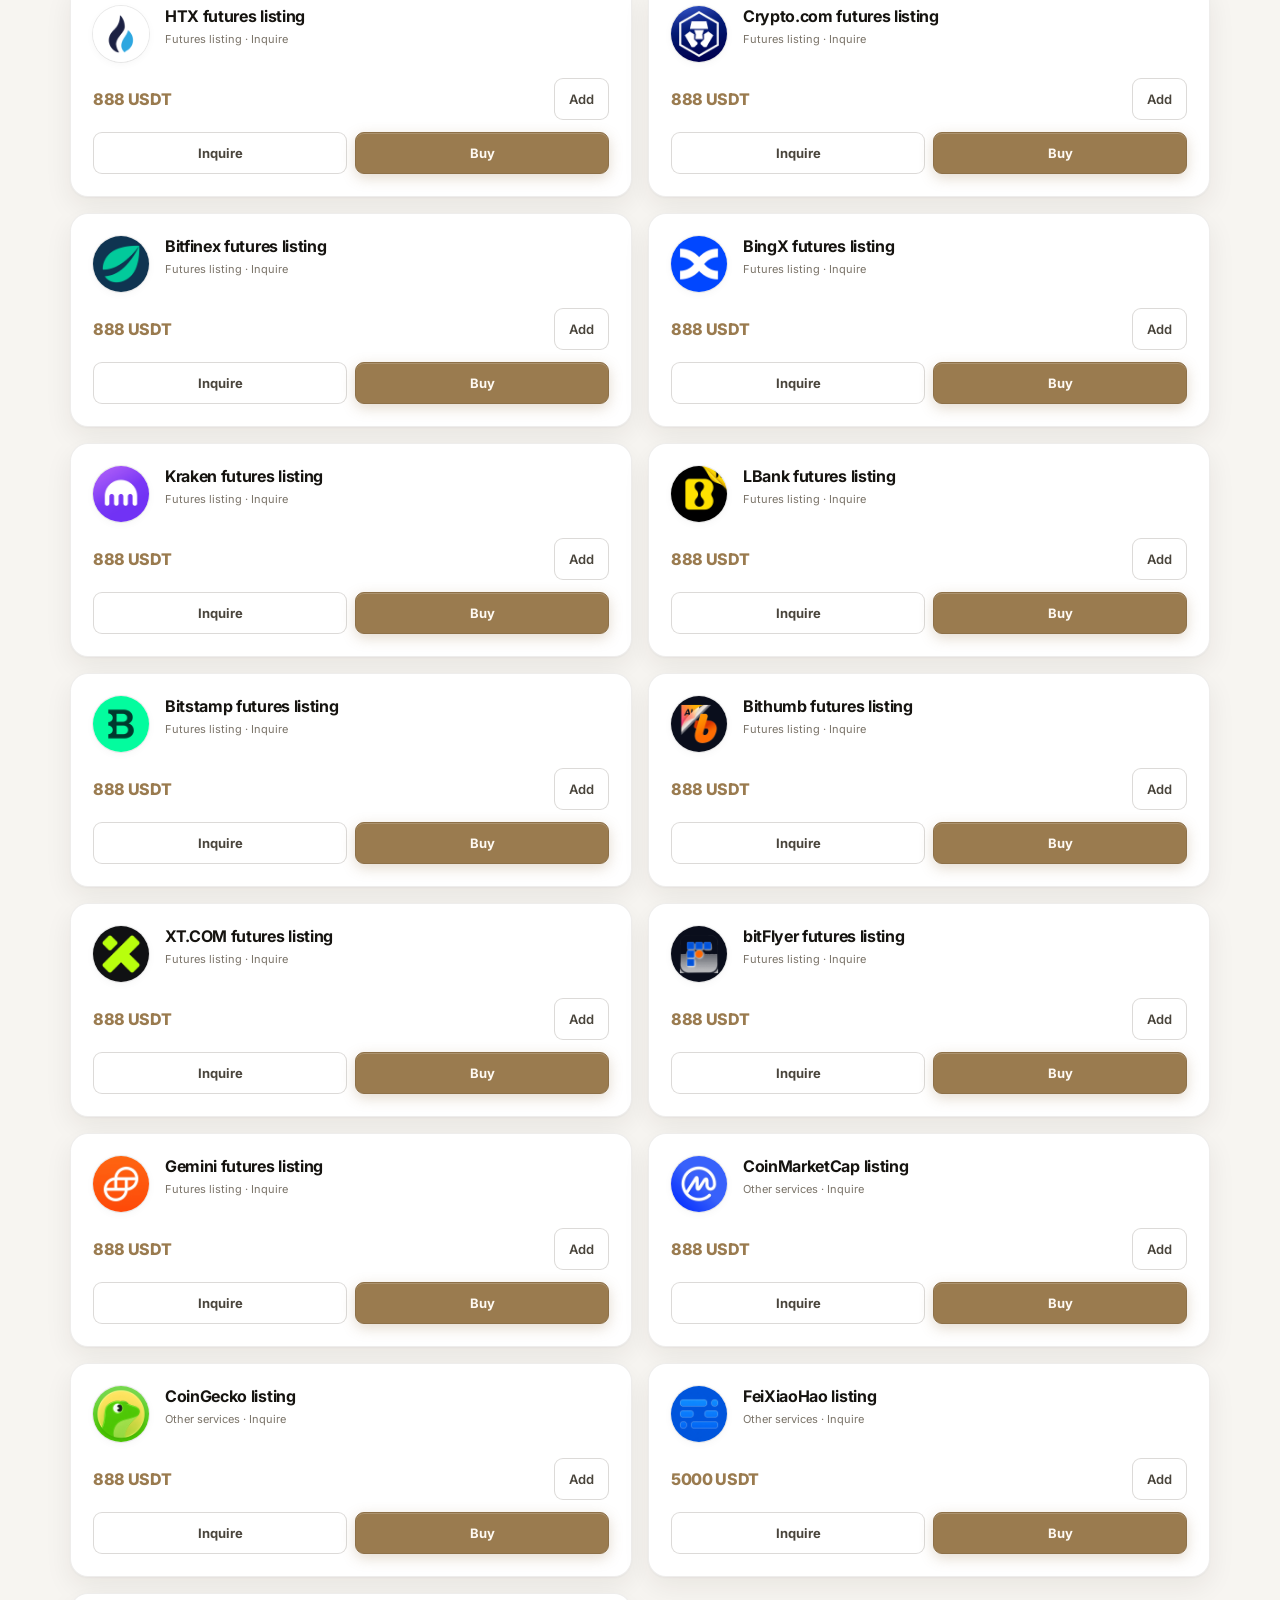
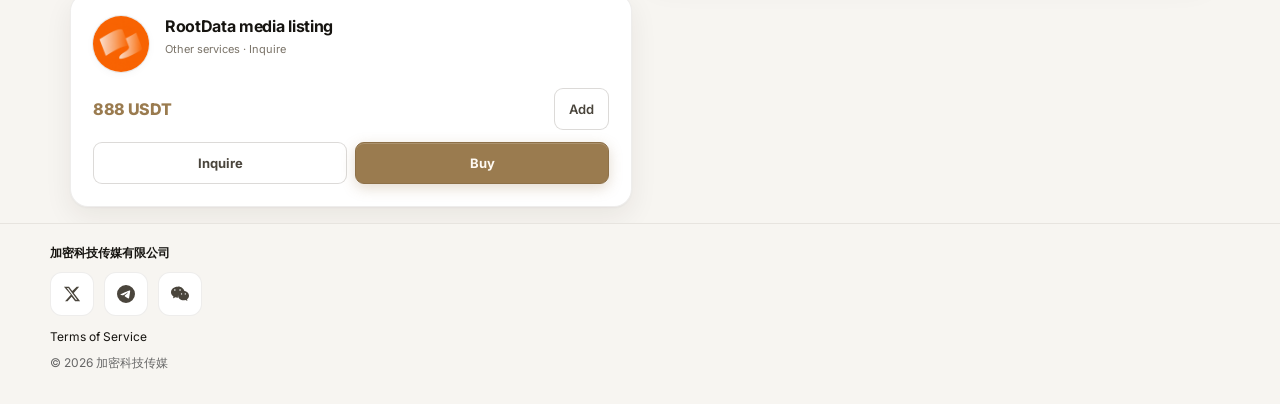
==== commit ab92937e: "v63: typography polish for English labels, pay steps, and sticky catalog Translate card speed labels" ====
--- a/index.html
+++ b/index.html
@@ -3,9 +3,9 @@
 <head>
   <script>document.documentElement.setAttribute('data-region-pending','1');</script>
   <style>html[data-region-pending] body{visibility:hidden!important}</style>
-  <script src="assets/region-gate.js?v=20261127v62"></script>
-  <script src="assets/theme.js?v=20261127v62"></script>
-  <script src="assets/i18n.js?v=20261127v62"></script>
+  <script src="assets/region-gate.js?v=20261127v63"></script>
+  <script src="assets/theme.js?v=20261127v63"></script>
+  <script src="assets/i18n.js?v=20261127v63"></script>
 
   <meta charset="UTF-8" />
   <meta http-equiv="Cache-Control" content="no-cache, no-store, must-revalidate" />
@@ -16,11 +16,11 @@
   <link rel="preconnect" href="https://fonts.googleapis.com" />
   <link rel="preconnect" href="https://fonts.gstatic.com" crossorigin />
   <link href="https://fonts.googleapis.com/css2?family=Inter:wght@400;500;600;700;800&display=swap" rel="stylesheet" />
-  <link rel="icon" type="image/png" sizes="32x32" href="assets/favicon-32.png?v=20261127v62" />
-  <link rel="icon" type="image/png" sizes="16x16" href="assets/favicon-16.png?v=20261127v62" />
-  <link rel="apple-touch-icon" href="assets/apple-touch-icon.png?v=20261127v62" />
-  <link rel="shortcut icon" href="favicon.ico?v=20261127v62" />
-  <link rel="stylesheet" href="assets/app.css?v=20261127v62" />
+  <link rel="icon" type="image/png" sizes="32x32" href="assets/favicon-32.png?v=20261127v63" />
+  <link rel="icon" type="image/png" sizes="16x16" href="assets/favicon-16.png?v=20261127v63" />
+  <link rel="apple-touch-icon" href="assets/apple-touch-icon.png?v=20261127v63" />
+  <link rel="shortcut icon" href="favicon.ico?v=20261127v63" />
+  <link rel="stylesheet" href="assets/app.css?v=20261127v63" />
 </head>
 <body>
   <header class="site-header">
@@ -151,7 +151,7 @@
 
   <div id="toast-root"></div>
 
-  <script src="assets/verify.js?v=20261127v62"></script>
+  <script src="assets/verify.js?v=20261127v63"></script>
   <script>
   function tr(key, vars) {
     return (window.CryptoMallI18n && CryptoMallI18n.t) ? CryptoMallI18n.t(key, vars) : (typeof vars === 'string' ? vars : key);
@@ -189,6 +189,11 @@
   }
   function escapeHtml(s) {
     return String(s).replace(/[&<>"']/g, c => ({'&':'&amp;','<':'&lt;','>':'&gt;','"':'&quot;',"'":'&#39;'}[c]));
+  }
+  function speedLabel(speed) {
+    if (!speed) return '';
+    if (window.CryptoMallI18n && CryptoMallI18n.speedLabel) return CryptoMallI18n.speedLabel(speed);
+    return tr('speed.' + speed, speed);
   }
   function catName(id) {
     if (!id) return '';
@@ -379,7 +384,7 @@
             <div class="row-name">
               <span class="name">${escapeHtml(pn(p))}</span>
             </div>
-            <div class="row-meta">${escapeHtml(catName(p.category))}${p.speed ? ' · ' + escapeHtml(p.speed) : ''}</div>
+            <div class="row-meta">${escapeHtml(catName(p.category))}${p.speed ? ' · ' + escapeHtml(speedLabel(p.speed)) : ''}</div>
           </div>
         </div>
         <div class="hot-card-bottom">
@@ -401,7 +406,7 @@
             <span class="name">${escapeHtml(pn(p))}</span>
             ${p.hot ? '<span class="hot-tag">' + escapeHtml(tr('tag.hot')) + '</span>' : ''}
           </div>
-          <div class="row-meta">${escapeHtml(catName(p.category))}${p.speed ? ' · ' + escapeHtml(p.speed) : ''}</div>
+          <div class="row-meta">${escapeHtml(catName(p.category))}${p.speed ? ' · ' + escapeHtml(speedLabel(p.speed)) : ''}</div>
         </div>
         <div class="row-actions">
           <div class="row-actions-top">
@@ -525,7 +530,7 @@
   async function init() {
     renderHeroFlow();
     document.getElementById('year').textContent = new Date().getFullYear();
-    CATALOG = await (await fetch('products.json?v=20261127v62')).json();
+    CATALOG = await (await fetch('products.json?v=20261127v63')).json();
     renderTabs();
     renderProducts();
     updateCartUI();
@@ -535,6 +540,7 @@
       if (!btn) return;
       activeCategory = btn.dataset.cat;
       renderTabs(); renderProducts();
+      revealCatalog();
     });
     document.getElementById('category-trigger').addEventListener('click', openCategorySheet);
     document.getElementById('category-overlay').addEventListener('click', closeCategorySheet);
@@ -546,6 +552,7 @@
       renderTabs();
       renderProducts();
       closeCategorySheet();
+      revealCatalog();
     });
     document.getElementById('hot-cats-list').addEventListener('click', e => {
       const btn = e.target.closest('[data-hot-cat]');
@@ -553,6 +560,7 @@
       activeCategory = btn.dataset.hotCat;
       renderTabs();
       renderProducts();
+      revealCatalog();
     });
     document.addEventListener('keydown', e => {
       if (e.key === 'Escape') closeCategorySheet();
@@ -585,14 +593,31 @@
     document.getElementById('btn-footer-wechat').onclick = () => copyText('The666TH', tr('toast.wechat'));
     setupHotCatsCollapse();
   }
+  function tabsChromeHeight() {
+    const headerH = parseFloat(getComputedStyle(document.documentElement).getPropertyValue('--header-h')) || 60;
+    const bar = document.querySelector('.tabs-bar');
+    const barH = bar ? bar.getBoundingClientRect().height : 0;
+    return headerH + barH;
+  }
+  function revealCatalog() {
+    const anchor = document.querySelector('.meta-row') || document.getElementById('product-grid');
+    if (!anchor) return;
+    const top = Math.max(0, anchor.getBoundingClientRect().top + window.scrollY - tabsChromeHeight() - 8);
+    const y = window.scrollY || document.documentElement.scrollTop || 0;
+    if (y > top + 2) {
+      window.scrollTo({ top: top, behavior: 'smooth' });
+    }
+  }
   function setupHotCatsCollapse() {
     const bar = document.querySelector('.tabs-bar');
     if (!bar) return;
+    const headerH = parseFloat(getComputedStyle(document.documentElement).getPropertyValue('--header-h')) || 60;
     const sync = () => {
-      const y = window.scrollY || document.documentElement.scrollTop || 0;
-      bar.classList.toggle('is-collapsed', y > 8);
+      const stuck = bar.getBoundingClientRect().top <= headerH + 1;
+      bar.classList.toggle('is-collapsed', stuck);
     };
     window.addEventListener('scroll', sync, { passive: true });
+    window.addEventListener('resize', sync);
     sync();
   }
   document.addEventListener('mall-langchange', function () {
--- a/assets/app.css
+++ b/assets/app.css
@@ -1,4 +1,4 @@
-/* 加密货币商城 · Visual upgrade · 20261127v62 */
+/* 加密货币商城 · Visual upgrade · 20261127v63 */
 :root {
   --bg: #f7f5f1;
   --bg-elevated: #fffcf8;
@@ -37,13 +37,14 @@
   --glow: 0 0 0 1px rgba(154, 123, 79, 0.16), 0 10px 24px rgba(40, 30, 16, 0.06);
   --font: Inter, "PingFang SC", "Noto Sans SC", "Microsoft YaHei", system-ui, -apple-system, sans-serif;
   --header-h: 60px;
+  --tabs-sticky-h: 128px;
   --tap: 44px;
   --max-wide: 1120px;
 }
 
 *, *::before, *::after { box-sizing: border-box; }
 
-html { -webkit-text-size-adjust: 100%; scroll-behavior: smooth; scroll-padding-top: calc(var(--header-h) + 12px); background: var(--bg); }
+html { -webkit-text-size-adjust: 100%; scroll-behavior: smooth; scroll-padding-top: calc(var(--header-h) + var(--tabs-sticky-h) + 8px); background: var(--bg); }
 
 body {
   margin: 0;
@@ -308,6 +309,9 @@
   background: var(--tabs-bg);
   border-bottom: 1px solid var(--border);
   box-shadow: 0 10px 16px -12px rgba(40, 30, 16, 0.18);
+}
+.tabs-bar.is-collapsed {
+  padding-bottom: 16px;
 }
 .tabs-fade { position: relative; }
 .tabs-fade::before,
@@ -557,6 +561,13 @@
   margin: 10px 0 8px;
   font-size: 12px;
   color: var(--text-muted);
+  scroll-margin-top: calc(var(--header-h) + var(--tabs-sticky-h) + 8px);
+}
+.catalog-view,
+.hot-section,
+.rest-section,
+#product-grid {
+  scroll-margin-top: calc(var(--header-h) + var(--tabs-sticky-h) + 8px);
 }
 .meta-row strong { color: var(--price); font-weight: 700; }
 .product-list {
@@ -1218,6 +1229,59 @@
 .ico-x { background: var(--bg); color: var(--text); }
 .ico-wx { background: #f0fdf4; color: #15803d; font-size: 13px; }
 
+/* Contact page — fill desktop without changing copy or contacts */
+.contact-lock {
+  text-align: center;
+  padding: 28px 20px;
+}
+.contact-lock-title {
+  font-size: 17px;
+  font-weight: 800;
+  color: #be123c;
+  margin-bottom: 8px;
+}
+.contact-methods {
+  display: flex;
+  flex-direction: column;
+  gap: 12px;
+}
+@media (min-width: 900px) {
+  .contact-shell {
+    max-width: 760px;
+  }
+  .contact-main {
+    padding-top: 28px;
+    min-height: calc(100svh - var(--header-h) - 140px);
+  }
+  body:has(#gate:not(.hidden)) .contact-main {
+    display: flex;
+    align-items: center;
+    justify-content: center;
+  }
+  .contact-lock {
+    width: 100%;
+    max-width: 560px;
+    margin: 0 auto;
+    padding: 48px 40px;
+  }
+  .contact-lock-title {
+    font-size: 22px;
+  }
+  .contact-methods {
+    display: grid;
+    grid-template-columns: 1fr 1fr;
+    gap: 14px;
+  }
+  .contact-methods .contact-card:last-child {
+    grid-column: 1 / -1;
+  }
+  #content.panel,
+  #content > .panel {
+    padding: 22px 24px;
+  }
+}
+
+
 /* Terms prose */
 .prose-terms h1 { font-size: clamp(28px, 5vw, 36px); font-weight: 800; margin: 0 0 8px; letter-spacing: -0.04em; line-height: 1.15; color: var(--text); }
 .prose-terms h2 { font-size: 15px; font-weight: 700; color: var(--text); margin: 22px 0 8px; }
@@ -1271,7 +1335,73 @@
   text-decoration: none;
 }
 .back-link:hover { text-decoration: underline; }
-.page-title { font-weight: 700; font-size: 14px; color: var(--text); }
+.header-title-group {
+  display: flex;
+  align-items: center;
+  gap: 12px;
+  min-width: 0;
+  flex: 1;
+}
+.page-title {
+  font-weight: 700;
+  font-size: 14px;
+  color: var(--text);
+  white-space: nowrap;
+  letter-spacing: -0.02em;
+}
+@media (max-width: 639px) {
+  html[data-lang="en"] .site-header {
+    height: auto;
+    min-height: var(--header-h);
+  }
+  html[data-lang="en"] .site-header .inner {
+    height: auto;
+    min-height: var(--header-h);
+    align-items: flex-start;
+    padding-top: 10px;
+    padding-bottom: 10px;
+    row-gap: 2px;
+  }
+  html[data-lang="en"] .header-title-group {
+    flex-wrap: wrap;
+    row-gap: 2px;
+  }
+  html[data-lang="en"] .page-title {
+    flex: 1 0 100%;
+    font-size: 13px;
+    line-height: 1.3;
+  }
+  html[data-lang="en"] .header-actions {
+    padding-top: 2px;
+  }
+}
+
+/* Pay stepper: show full English labels, no ellipsis */
+@media (max-width: 639px) {
+  .pay-steps {
+    align-items: flex-start;
+    padding: 12px 10px;
+    gap: 0;
+  }
+  .pay-step {
+    flex-direction: column;
+    align-items: center;
+    gap: 6px;
+    text-align: center;
+  }
+  .pay-step-label {
+    white-space: normal;
+    overflow: visible;
+    text-overflow: unset;
+    text-align: center;
+    line-height: 1.25;
+    font-size: 11px;
+  }
+  .pay-step-sep {
+    align-self: flex-start;
+    margin-top: 12px;
+  }
+}
 
 .page-main {
   flex: 1 0 auto;
@@ -1338,7 +1468,6 @@
   .btn-xs { min-width: 44px; padding: 8px 10px; }
   .logo-circle { width: 48px; height: 48px; }
   .product-row { gap: 12px; padding: 16px; }
-  .pay-step-label { font-size: 10px; }
   .hero { padding: 26px 0 22px; }
   .hero-steps li { font-size: 12px; }
 }
